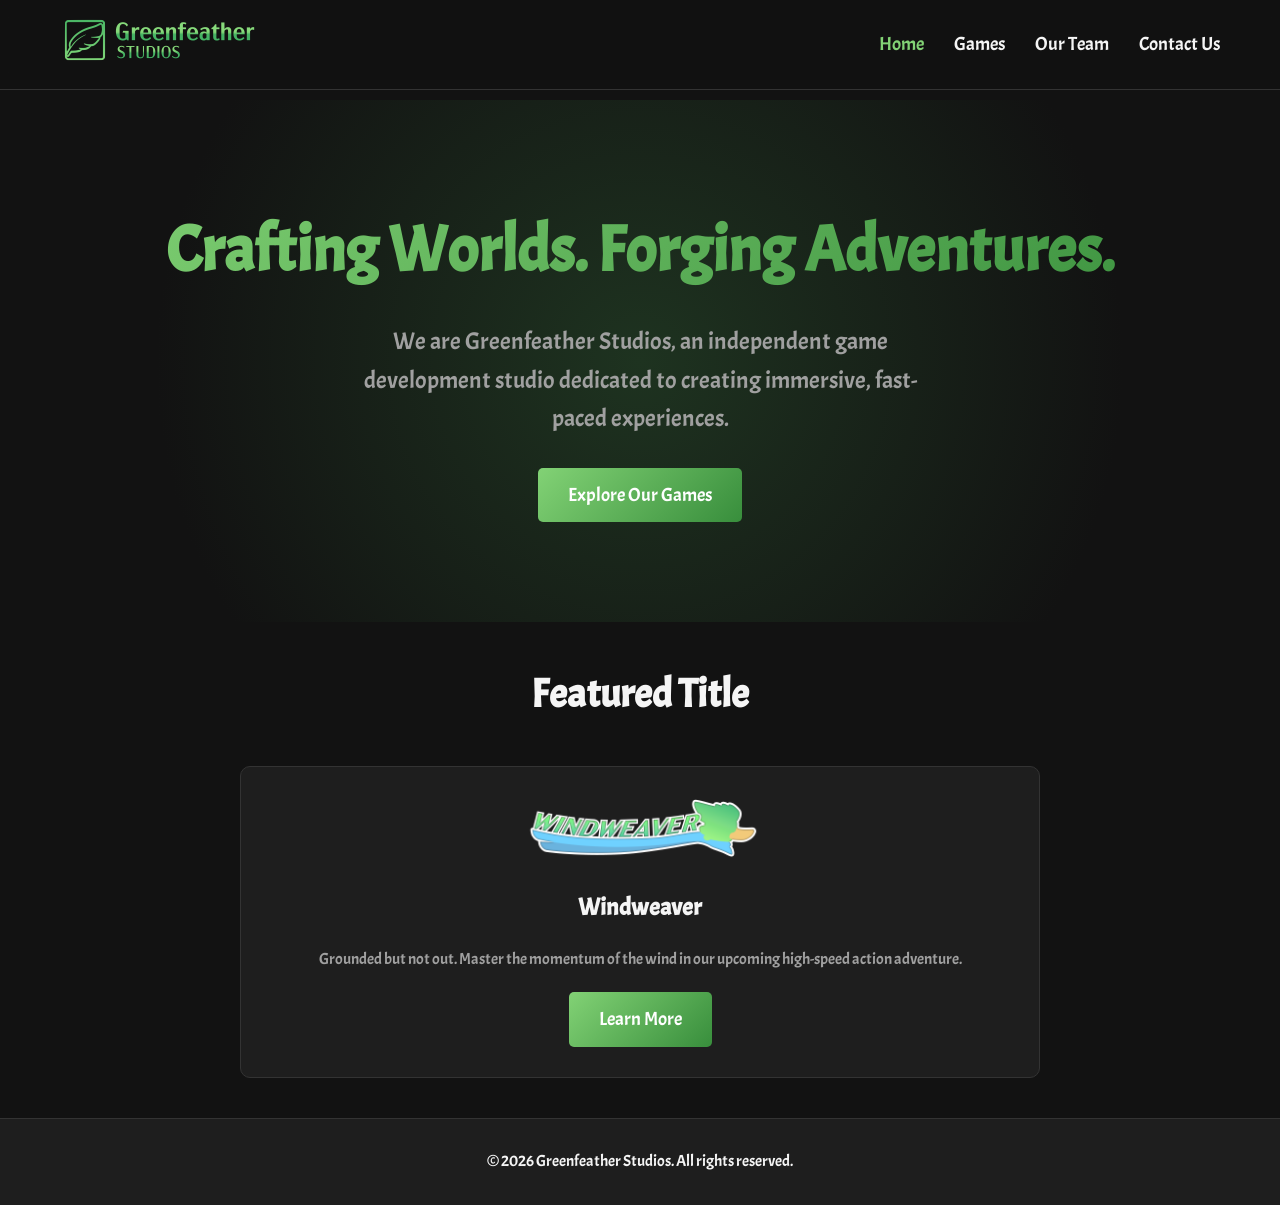
==== index.html @ 0ed8374e "updates" ====
<!DOCTYPE html>
<html lang="en">
<head>
    <meta charset="UTF-8">
    <meta name="viewport" content="width=device-width, initial-scale=1.0">
    <title>Greenfeather Studios</title>
    <link rel="icon" type="image/png" href="assets/images/GFS_Icon_Colored.png">
    <link rel="stylesheet" href="styles.css">
</head>
<body>
    <header>
        <nav>
            <div class="logo">
                <a href="index.html"><img src="assets/images/GFS_LongFull_Colored.png" alt="Greenfeather Studios Logo"></a>
            </div>
            <ul class="nav-links">
                <li><a href="index.html" style="color: var(--green-light);">Home</a></li>
                <li><a href="windweaver.html">Games</a></li>
                <li><a href="team.html">Our Team</a></li>
                <li><a href="contact.html">Contact Us</a></li>
            </ul>
        </nav>
    </header>

    <main>
        <section class="hero hidden">
            <h1>Crafting Worlds. Forging Adventures.</h1>
            <p>We are Greenfeather Studios, an independent game development studio dedicated to creating immersive, fast-paced experiences.</p>
            <a href="windweaver.html" class="btn">Explore Our Games</a>
        </section>

        <section class="container hidden">
            <h2 style="text-align: center; margin-bottom: 40px; font-size: 2.5rem;">Featured Title</h2>
            <div class="card" style="max-width: 800px; margin: 0 auto;">
                <img src="assets/images/Windweaver_FullLogo.png" alt="Windweaver Logo" style="max-width: 250px;">
                <h2>Windweaver</h2>
                <p style="margin: 20px 0; color: var(--text-muted);">Grounded but not out. Master the momentum of the wind in our upcoming high-speed action adventure.</p>
                <a href="windweaver.html" class="btn">Learn More</a>
            </div>
        </section>
    </main>

    <footer>
        <p>&copy; 2026 Greenfeather Studios. All rights reserved.</p>
    </footer>

    <script src="script.js"></script>
</body>
</html>
---- styles.css ----
@import url('https://fonts.googleapis.com/css2?family=Acme&display=swap');

:root {
    --bg-dark: #121212;
    --bg-surface: #1e1e1e;
    --text-main: #f5f5f5;
    --text-muted: #a0a0a0;
    --green-light: #82d275;
    --green-dark: #388e3c;
    --green-gradient: linear-gradient(135deg, var(--green-light), var(--green-dark));
}

* {
    margin: 0;
    padding: 0;
    box-sizing: border-box;
}

body {
    font-family: 'ACME Gothic', 'Acme', sans-serif;
    background-color: var(--bg-dark);
    color: var(--text-main);
    line-height: 1.6;
    overflow-x: hidden;
}

header {
    background-color: rgba(18, 18, 18, 0.95);
    backdrop-filter: blur(10px);
    position: fixed;
    width: 100%;
    top: 0;
    z-index: 1000;
    border-bottom: 1px solid #333;
}

nav {
    display: flex;
    justify-content: space-between;
    align-items: center;
    max-width: 1200px;
    margin: 0 auto;
    padding: 15px 20px;
}

.logo img {
    height: 50px;
    transition: transform 0.3s ease;
}

.logo img:hover {
    transform: scale(1.05);
}

.nav-links {
    list-style: none;
    display: flex;
    gap: 30px;
}

.nav-links a {
    color: var(--text-main);
    text-decoration: none;
    font-size: 1.2rem;
    transition: color 0.3s ease;
}

.nav-links a:hover {
    color: var(--green-light);
}

main {
    padding-top: 100px;
    min-height: calc(100vh - 80px);
}

.hero {
    text-align: center;
    padding: 100px 20px;
    background: radial-gradient(circle at center, #1e3320 0%, var(--bg-dark) 70%);
}

.hero h1 {
    font-size: 4rem;
    margin-bottom: 20px;
    background: var(--green-gradient);
    -webkit-background-clip: text;
    -webkit-text-fill-color: transparent;
}

.hero p {
    font-size: 1.5rem;
    color: var(--text-muted);
    max-width: 600px;
    margin: 0 auto 30px auto;
}

.btn {
    display: inline-block;
    padding: 12px 30px;
    background: var(--green-gradient);
    color: #fff;
    text-decoration: none;
    border-radius: 5px;
    font-size: 1.2rem;
    border: none;
    cursor: pointer;
    transition: transform 0.2s, box-shadow 0.2s;
}

.btn:hover {
    transform: translateY(-3px);
    box-shadow: 0 10px 20px rgba(56, 142, 60, 0.4);
}

.container {
    max-width: 1200px;
    margin: 0 auto;
    padding: 40px 20px;
}

.grid {
    display: grid;
    grid-template-columns: repeat(auto-fit, minmax(300px, 1fr));
    gap: 30px;
}

.card {
    background-color: var(--bg-surface);
    padding: 30px;
    border-radius: 10px;
    text-align: center;
    border: 1px solid #333;
    transition: transform 0.3s ease, border-color 0.3s ease;
}

.card:hover {
    transform: translateY(-10px);
    border-color: var(--green-light);
}

.card img {
    max-width: 100%;
    border-radius: 5px;
    margin-bottom: 20px;
}

.video-container {
    display: flex;
    justify-content: center;
    align-items: center;
    width: 100%;
    max-width: 800px;
    margin: 40px auto 0 auto;
    aspect-ratio: 16 / 9;
    border-radius: 10px;
    box-shadow: 0 10px 30px rgba(0, 0, 0, 0.5);
    overflow: hidden;
    position: relative;
    background-color: #000;
    cursor: pointer;
}

.video-container img {
    width: 100%;
    height: 100%;
    object-fit: cover;
    position: absolute;
    top: 0;
    left: 0;
    transition: opacity 0.3s ease;
}

.video-container:hover img {
    opacity: 0.7;
}

.play-button {
    width: 70px;
    height: 70px;
    background-color: rgba(255, 0, 0, 0.9);
    border-radius: 50%;
    position: relative;
    z-index: 10;
    display: flex;
    justify-content: center;
    align-items: center;
    transition: transform 0.2s ease, background-color 0.2s ease;
}

.play-button::after {
    content: '';
    border-style: solid;
    border-width: 12px 0 12px 20px;
    border-color: transparent transparent transparent white;
    margin-left: 5px;
}

.video-container:hover .play-button {
    transform: scale(1.1);
    background-color: #ff0000;
}

.video-container iframe {
    width: 100%;
    height: 100%;
    border: none;
    position: absolute;
    top: 0;
    left: 0;
}

.feature-section {
    display: flex;
    align-items: center;
    gap: 50px;
    margin-bottom: 80px;
}

.feature-section.reverse {
    flex-direction: row-reverse;
}

.feature-image {
    flex: 0 0 25%;
    display: flex;
    justify-content: center;
    position: relative;
    z-index: 1;
}

.feature-image img {
    width: 100%;
    position: relative;
    z-index: 2;
}

.feature-text {
    flex: 1;
}

.feature-text h2 {
    font-size: 2.5rem;
    margin-bottom: 20px;
    color: var(--green-light);
}

.feature-text p {
    font-size: 1.2rem;
    color: var(--text-muted);
    margin-bottom: 15px;
}

form {
    display: flex;
    flex-direction: column;
    gap: 15px;
    max-width: 600px;
    margin: 0 auto;
}

input, textarea {
    width: 100%;
    padding: 15px;
    background-color: var(--bg-surface);
    border: 1px solid #333;
    color: var(--text-main);
    border-radius: 5px;
    font-family: 'ACME Gothic', 'Acme', sans-serif;
    font-size: 1.1rem;
}

input:focus, textarea:focus {
    outline: none;
    border-color: var(--green-light);
}

footer {
    text-align: center;
    padding: 30px;
    background-color: var(--bg-surface);
    border-top: 1px solid #333;
    margin-top: auto;
}

.hidden {
    opacity: 0;
    transform: translateY(30px);
    transition: opacity 0.8s ease-out, transform 0.8s ease-out;
}

.hidden.slide-left {
    transform: translateX(-100px);
}

.hidden.slide-right {
    transform: translateX(100px);
}

.hidden.show {
    opacity: 1;
    transform: translate(0, 0);
}

.paintbrush-bg::before {
    content: '';
    position: absolute;
    top: 50%;
    left: 50%;
    width: 160%;
    height: 80%;
    z-index: 0;
    filter: blur(40px);
    border-radius: 100px;
    opacity: 0;
    transform: translate(-50%, -50%) scaleX(0);
    transition: transform 1s cubic-bezier(0.2, 0.8, 0.2, 1), opacity 0.8s ease-out;
}

.slide-left.paintbrush-bg::before {
    transform-origin: left center;
}

.slide-right.paintbrush-bg::before {
    transform-origin: right center;
}

.show.paintbrush-bg::before {
    opacity: 0.4;
    transform: translate(-50%, -50%) scaleX(1);
}

.paintbrush-green::before {
    background-color: #91FF82;
}

.paintbrush-orange::before {
    background-color: #FDA86B;
}

.gallery-grid {
    display: grid;
    grid-template-columns: repeat(auto-fit, minmax(300px, 1fr));
    gap: 20px;
}

.gallery-item {
    overflow: hidden;
    border-radius: 10px;
    border: 1px solid #333;
    cursor: pointer;
    transition: border-color 0.3s ease, box-shadow 0.3s ease;
}

.gallery-item img {
    width: 100%;
    height: 100%;
    object-fit: cover;
    aspect-ratio: 16 / 9;
    display: block;
    transition: transform 0.4s ease;
}

.gallery-item:hover {
    border-color: var(--green-light);
    box-shadow: 0 10px 20px rgba(0, 0, 0, 0.4);
}

.gallery-item:hover img {
    transform: scale(1.05);
}

.lightbox {
    position: fixed;
    top: 0;
    left: 0;
    width: 100%;
    height: 100%;
    background-color: rgba(0, 0, 0, 0.9);
    z-index: 2000;
    display: flex;
    justify-content: center;
    align-items: center;
    opacity: 0;
    pointer-events: none;
    transition: opacity 0.3s ease;
}

.lightbox.active {
    opacity: 1;
    pointer-events: auto;
}

.lightbox img {
    max-width: 90%;
    max-height: 90vh;
    border-radius: 5px;
    box-shadow: 0 0 30px rgba(0, 0, 0, 0.8);
    border: 2px solid #333;
}

.lightbox-close {
    position: absolute;
    top: 20px;
    right: 30px;
    color: #fff;
    font-size: 50px;
    font-family: sans-serif;
    cursor: pointer;
    line-height: 1;
    transition: color 0.2s ease;
}

.lightbox-close:hover {
    color: var(--green-light);
}

@media (max-width: 768px) {
    .feature-section, .feature-section.reverse {
        flex-direction: column;
        text-align: center;
    }
    
    .feature-image {
        flex: auto;
        max-width: 50%;
        margin: 0 auto 20px auto;
    }
    
    .feature-text h2 {
        font-size: 2rem;
    }
}
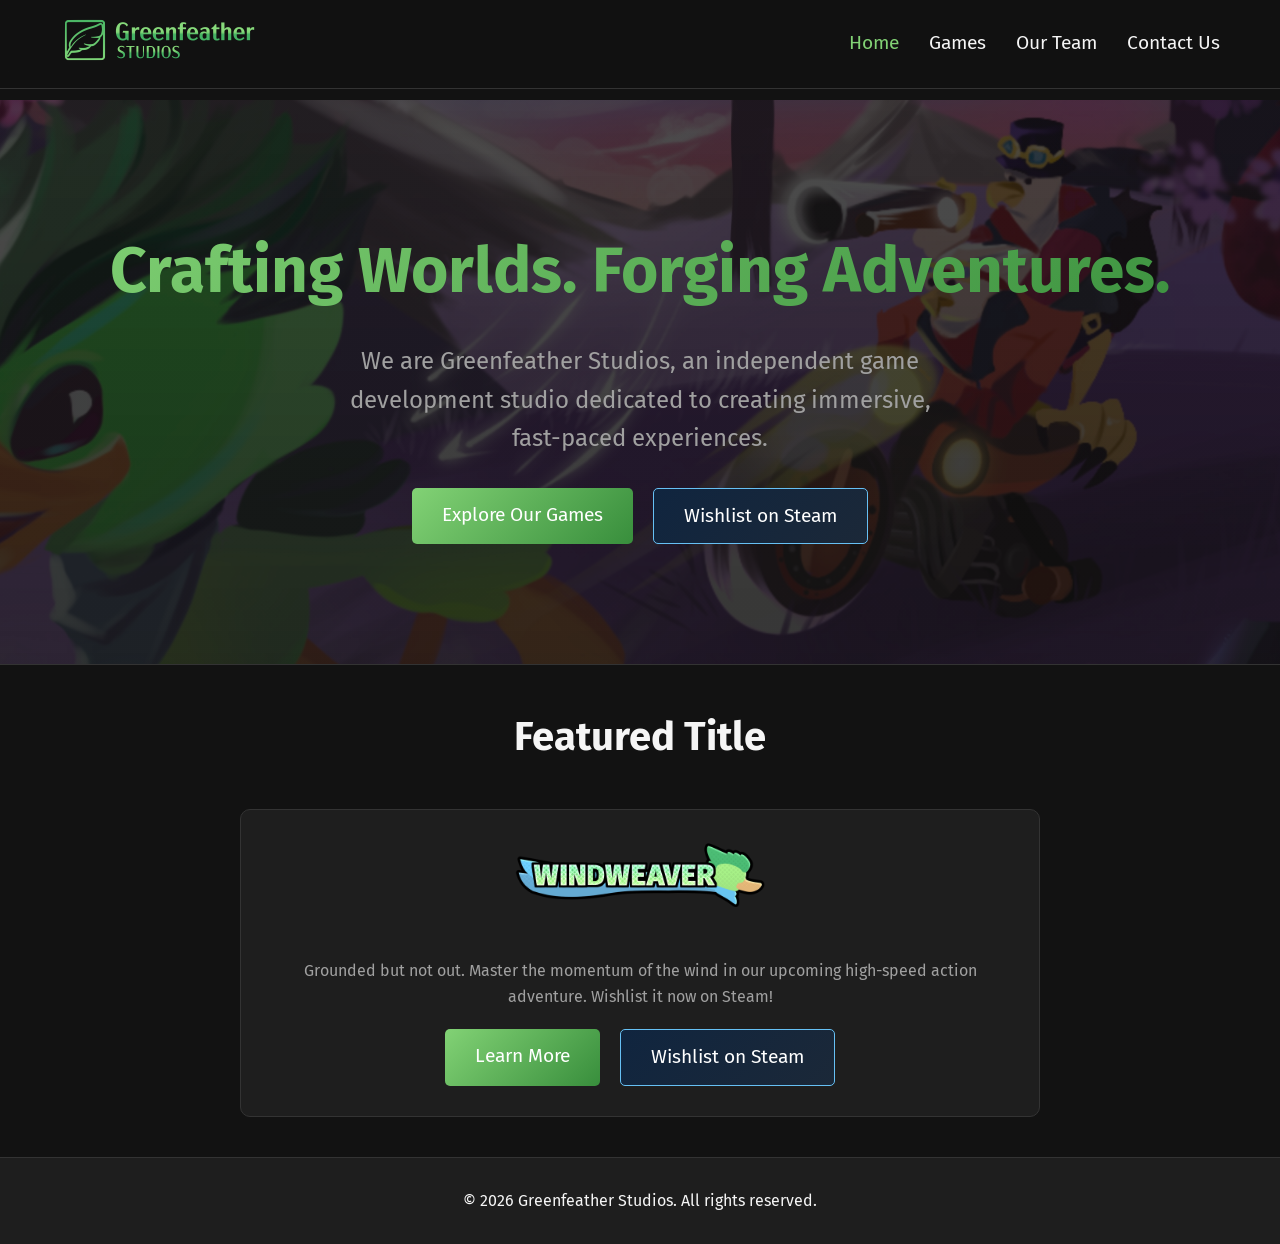
==== commit 1d256cb8: "WEBSITE UPDATE - WISHLIST NOW ON STEAM" ====
--- a/index.html
+++ b/index.html
@@ -26,16 +26,21 @@
         <section class="hero hidden">
             <h1>Crafting Worlds. Forging Adventures.</h1>
             <p>We are Greenfeather Studios, an independent game development studio dedicated to creating immersive, fast-paced experiences.</p>
-            <a href="windweaver.html" class="btn">Explore Our Games</a>
+            <div style="display: flex; justify-content: center; gap: 20px; flex-wrap: wrap;">
+                <a href="windweaver.html" class="btn">Explore Our Games</a>
+                <a href="https://store.steampowered.com/app/4012590/Windweaver/" target="_blank" class="btn btn-steam">Wishlist on Steam</a>
+            </div>
         </section>
 
         <section class="container hidden">
             <h2 style="text-align: center; margin-bottom: 40px; font-size: 2.5rem;">Featured Title</h2>
             <div class="card" style="max-width: 800px; margin: 0 auto;">
                 <img src="assets/images/Windweaver_FullLogo.png" alt="Windweaver Logo" style="max-width: 250px;">
-                <h2>Windweaver</h2>
-                <p style="margin: 20px 0; color: var(--text-muted);">Grounded but not out. Master the momentum of the wind in our upcoming high-speed action adventure.</p>
-                <a href="windweaver.html" class="btn">Learn More</a>
+                <p style="margin: 20px 0; color: var(--text-muted);">Grounded but not out. Master the momentum of the wind in our upcoming high-speed action adventure. Wishlist it now on Steam!</p>
+                <div style="display: flex; justify-content: center; gap: 20px; flex-wrap: wrap;">
+                    <a href="windweaver.html" class="btn">Learn More</a>
+                    <a href="https://store.steampowered.com/app/4012590/Windweaver/" target="_blank" class="btn btn-steam">Wishlist on Steam</a>
+                </div>
             </div>
         </section>
     </main>
--- a/styles.css
+++ b/styles.css
@@ -1,4 +1,4 @@
-@import url('https://fonts.googleapis.com/css2?family=Acme&display=swap');
+@import url('https://fonts.googleapis.com/css2?family=Fira+Sans:ital,wght@0,300;0,400;0,500;0,600;0,700;1,400&display=swap');
 
 :root {
     --bg-dark: #121212;
@@ -17,7 +17,7 @@
 }
 
 body {
-    font-family: 'ACME Gothic', 'Acme', sans-serif;
+    font-family: 'Fira Sans', sans-serif;
     background-color: var(--bg-dark);
     color: var(--text-main);
     line-height: 1.6;
@@ -76,8 +76,9 @@
 
 .hero {
     text-align: center;
-    padding: 100px 20px;
-    background: radial-gradient(circle at center, #1e3320 0%, var(--bg-dark) 70%);
+    padding: 120px 20px;
+    background: linear-gradient(rgba(18, 18, 18, 0.75), rgba(18, 18, 18, 0.85)), url('assets/images/Library_Hero.jpg') center/cover no-repeat;
+    border-bottom: 1px solid #333;
 }
 
 .hero h1 {
@@ -113,6 +114,16 @@
     box-shadow: 0 10px 20px rgba(56, 142, 60, 0.4);
 }
 
+.btn-steam {
+    background: linear-gradient(135deg, #10253F, #1b2838);
+    border: 1px solid #66c0f4;
+}
+
+.btn-steam:hover {
+    background: linear-gradient(135deg, #1b2838, #2a475e);
+    box-shadow: 0 10px 20px rgba(102, 192, 244, 0.3);
+}
+
 .container {
     max-width: 1200px;
     margin: 0 auto;
@@ -143,6 +154,22 @@
     max-width: 100%;
     border-radius: 5px;
     margin-bottom: 20px;
+}
+
+.team-img {
+    width: 150px;
+    height: 150px;
+    border-radius: 50%;
+    object-fit: cover;
+    border: 3px solid var(--green-light);
+    margin: 0 auto 20px auto;
+    display: block;
+    transition: transform 0.3s ease, border-color 0.3s ease;
+}
+
+.card:hover .team-img {
+    transform: scale(1.05);
+    border-color: #fff;
 }
 
 .video-container {
@@ -266,7 +293,7 @@
     border: 1px solid #333;
     color: var(--text-main);
     border-radius: 5px;
-    font-family: 'ACME Gothic', 'Acme', sans-serif;
+    font-family: 'Fira Sans', sans-serif;
     font-size: 1.1rem;
 }
 
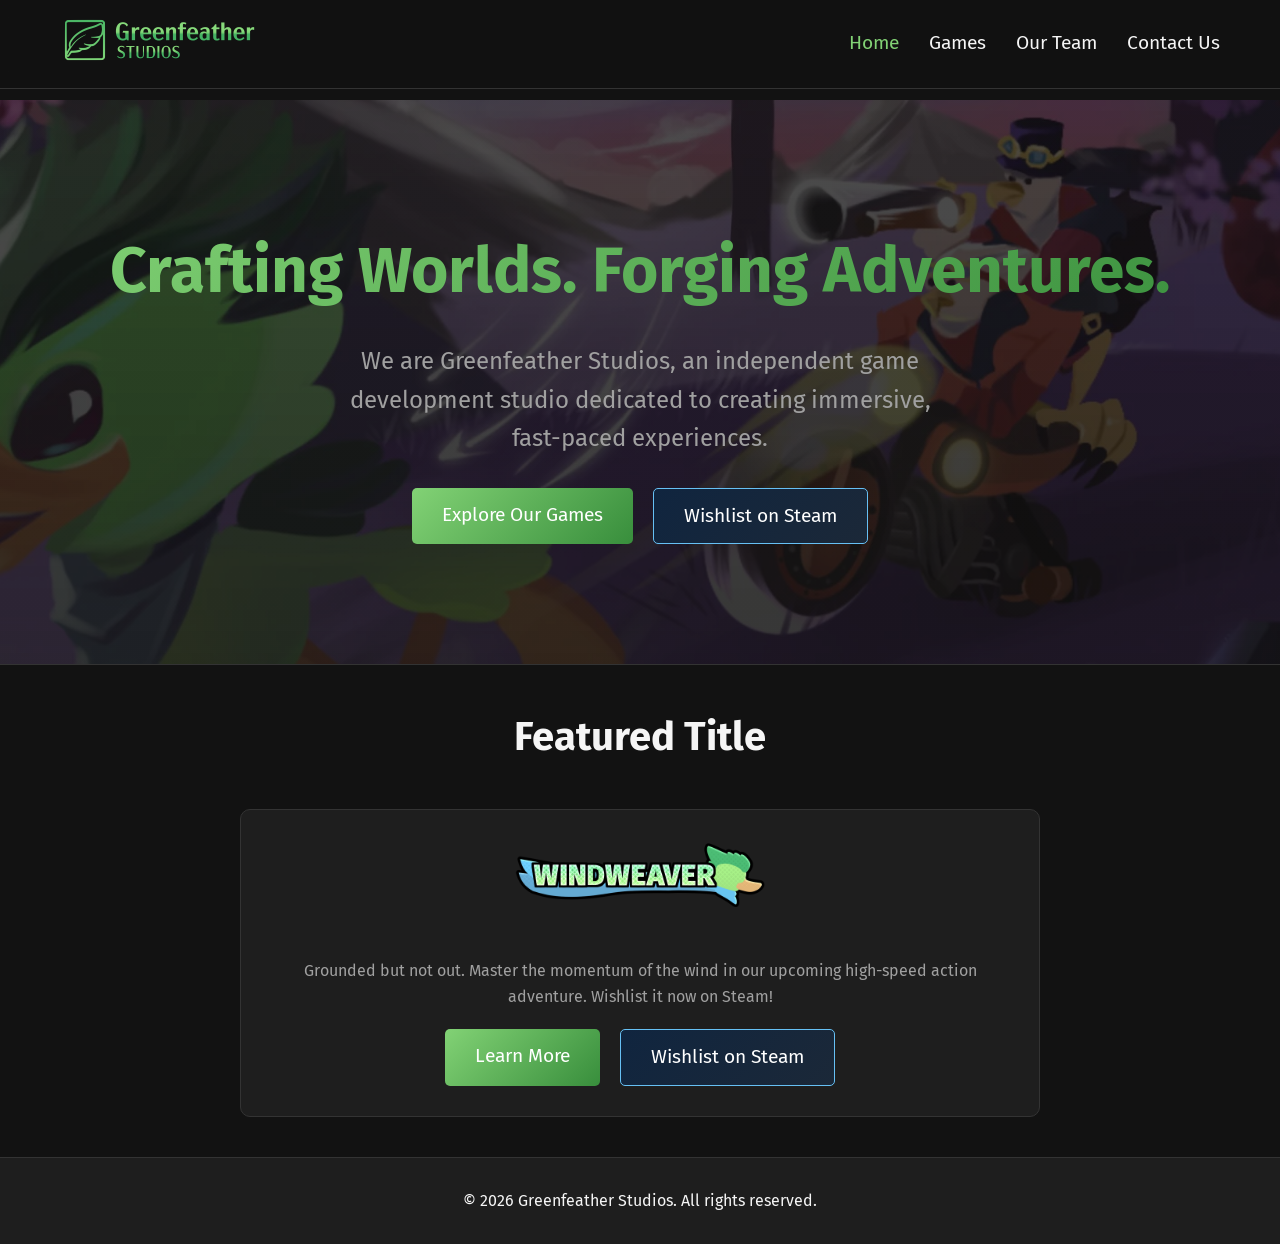
==== commit 7751d080: "Optimize images to WebP and add responsive mobile nav - Convert character renders, screenshots and h" ====
--- a/index.html
+++ b/index.html
@@ -13,7 +13,10 @@
             <div class="logo">
                 <a href="index.html"><img src="assets/images/GFS_LongFull_Colored.png" alt="Greenfeather Studios Logo"></a>
             </div>
-            <ul class="nav-links">
+            <button class="nav-toggle" id="nav-toggle" aria-label="Toggle navigation menu" aria-expanded="false" aria-controls="nav-links">
+                <span></span><span></span><span></span>
+            </button>
+            <ul class="nav-links" id="nav-links">
                 <li><a href="index.html" style="color: var(--green-light);">Home</a></li>
                 <li><a href="windweaver.html">Games</a></li>
                 <li><a href="team.html">Our Team</a></li>
--- a/styles.css
+++ b/styles.css
@@ -69,6 +69,37 @@
     color: var(--green-light);
 }
 
+.nav-toggle {
+    display: none;
+    background: none;
+    border: none;
+    cursor: pointer;
+    padding: 10px;
+    z-index: 1100;
+}
+
+.nav-toggle span {
+    display: block;
+    width: 26px;
+    height: 3px;
+    margin: 5px 0;
+    background-color: var(--text-main);
+    border-radius: 2px;
+    transition: transform 0.3s ease, opacity 0.3s ease;
+}
+
+.nav-toggle[aria-expanded="true"] span:nth-child(1) {
+    transform: translateY(8px) rotate(45deg);
+}
+
+.nav-toggle[aria-expanded="true"] span:nth-child(2) {
+    opacity: 0;
+}
+
+.nav-toggle[aria-expanded="true"] span:nth-child(3) {
+    transform: translateY(-8px) rotate(-45deg);
+}
+
 main {
     padding-top: 100px;
     min-height: calc(100vh - 80px);
@@ -77,7 +108,7 @@
 .hero {
     text-align: center;
     padding: 120px 20px;
-    background: linear-gradient(rgba(18, 18, 18, 0.75), rgba(18, 18, 18, 0.85)), url('assets/images/Library_Hero.jpg') center/cover no-repeat;
+    background: linear-gradient(rgba(18, 18, 18, 0.75), rgba(18, 18, 18, 0.85)), url('assets/images/Library_Hero.webp') center/cover no-repeat;
     border-bottom: 1px solid #333;
 }
 
@@ -443,17 +474,69 @@
 }
 
 @media (max-width: 768px) {
+    .nav-toggle {
+        display: block;
+    }
+
+    .nav-links {
+        position: fixed;
+        top: 81px;
+        left: 0;
+        right: 0;
+        flex-direction: column;
+        align-items: center;
+        gap: 0;
+        background-color: rgba(18, 18, 18, 0.98);
+        backdrop-filter: blur(10px);
+        border-bottom: 1px solid #333;
+        max-height: 0;
+        overflow: hidden;
+        transition: max-height 0.35s ease;
+    }
+
+    .nav-links.open {
+        max-height: 320px;
+    }
+
+    .nav-links li {
+        width: 100%;
+        text-align: center;
+    }
+
+    .nav-links a {
+        display: block;
+        width: 100%;
+        padding: 16px;
+        font-size: 1.3rem;
+    }
+
+    .nav-links li + li a {
+        border-top: 1px solid #262626;
+    }
+
+    .hero {
+        padding: 80px 20px;
+    }
+
+    .hero h1 {
+        font-size: 2.4rem;
+    }
+
+    .hero p {
+        font-size: 1.15rem;
+    }
+
     .feature-section, .feature-section.reverse {
         flex-direction: column;
         text-align: center;
     }
-    
+
     .feature-image {
         flex: auto;
         max-width: 50%;
         margin: 0 auto 20px auto;
     }
-    
+
     .feature-text h2 {
         font-size: 2rem;
     }
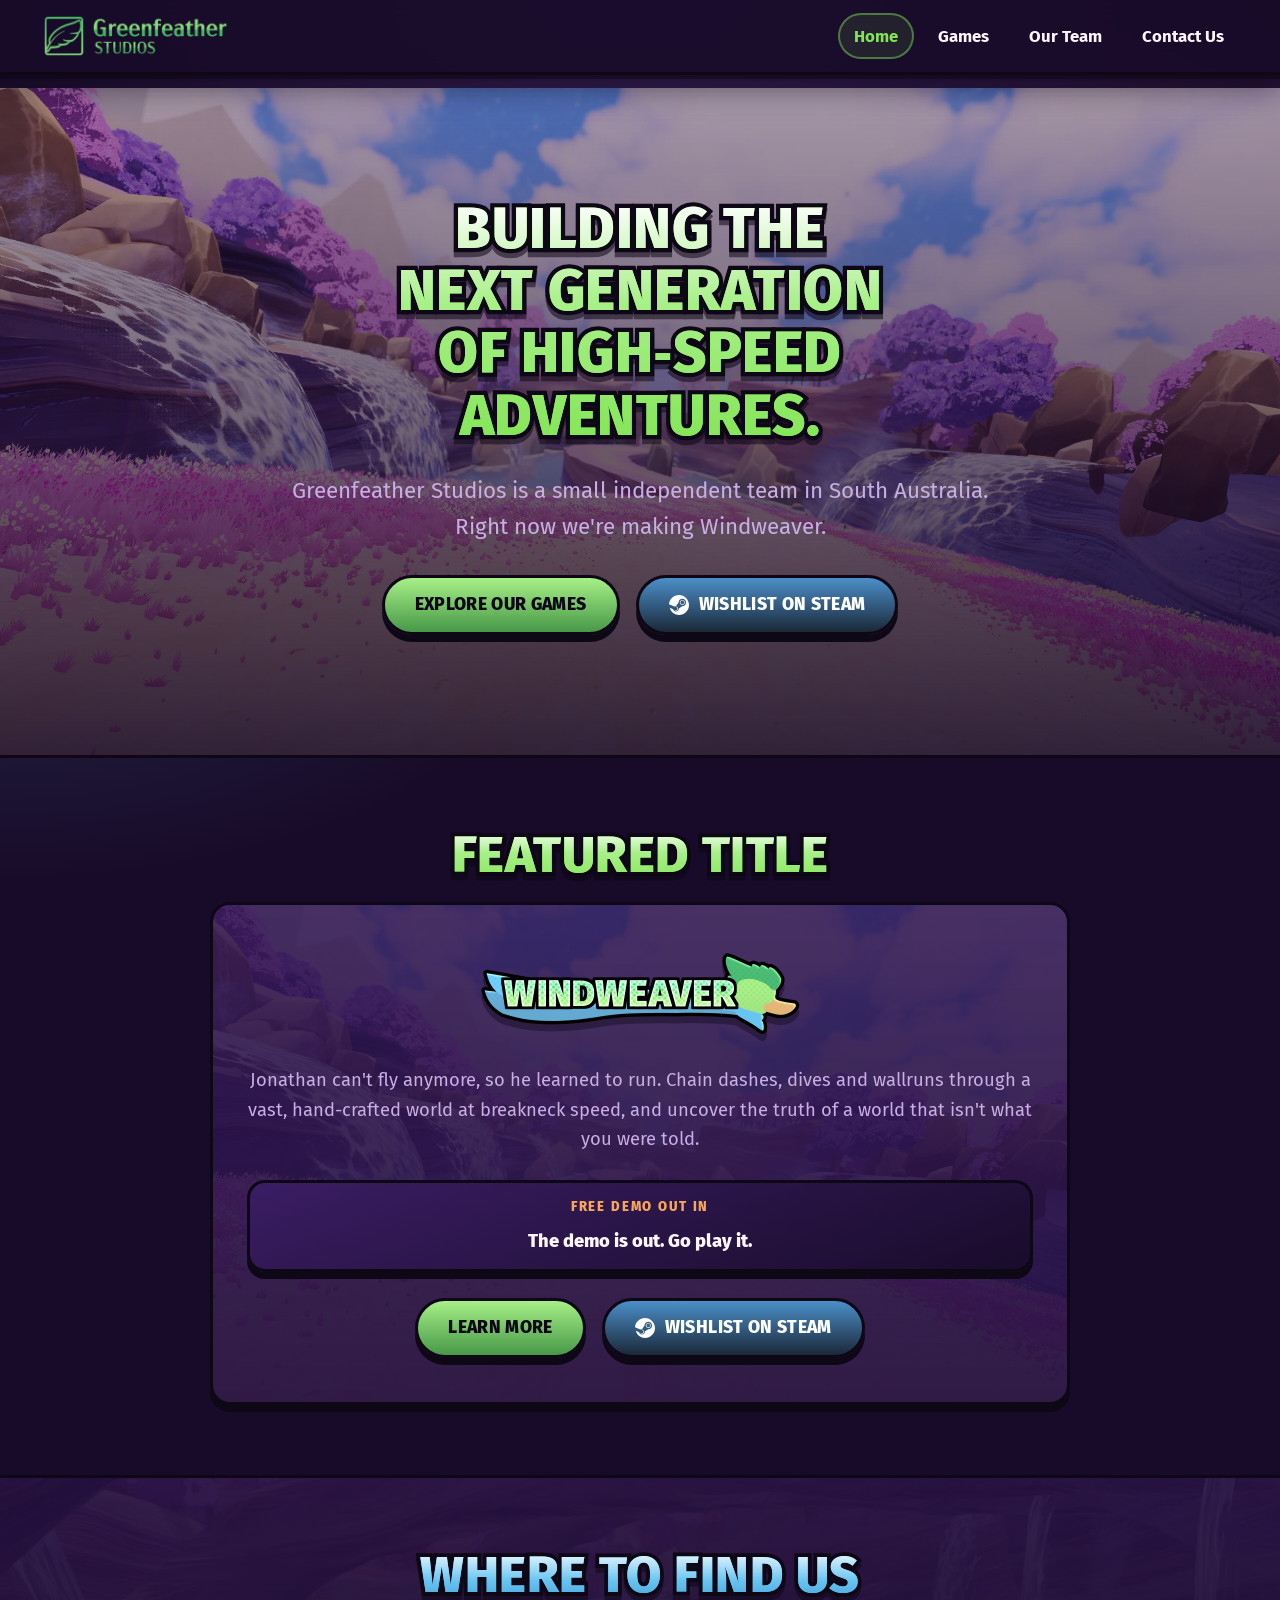
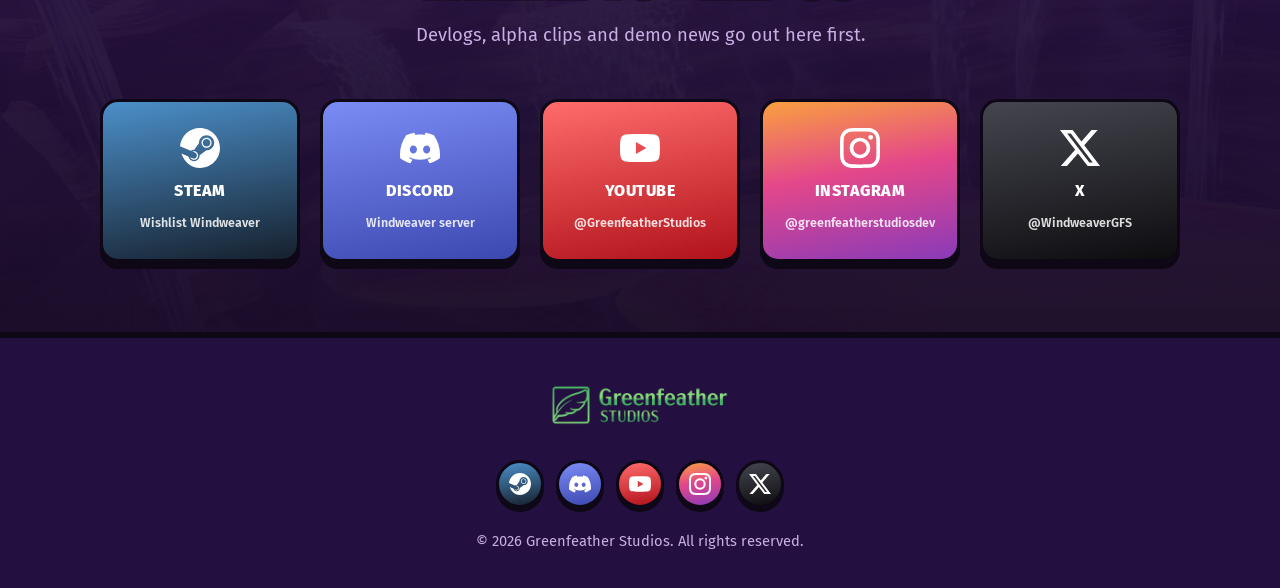
==== commit 4c6a5b93: "new update" ====
--- a/index.html
+++ b/index.html
@@ -4,10 +4,32 @@
     <meta charset="UTF-8">
     <meta name="viewport" content="width=device-width, initial-scale=1.0">
     <title>Greenfeather Studios</title>
+    <meta name="description" content="Greenfeather Studios is an independent game studio from South Australia, making Windweaver, a high-speed 3D platformer. Free demo out 11 September 2026.">
     <link rel="icon" type="image/png" href="assets/images/GFS_Icon_Colored.png">
-    <link rel="stylesheet" href="styles.css">
+
+    <meta property="og:type" content="website">
+    <meta property="og:site_name" content="Greenfeather Studios">
+    <meta property="og:title" content="Greenfeather Studios">
+    <meta property="og:description" content="Independent game studio from South Australia. Makers of Windweaver, a high-speed 3D platformer. Free demo out 11 September 2026.">
+    <meta property="og:url" content="https://www.greenfeatherstudios.com.au/">
+    <meta property="og:image" content="https://www.greenfeatherstudios.com.au/assets/images/og_windweaver.jpg">
+    <meta name="twitter:card" content="summary_large_image">
+    <meta name="twitter:site" content="@WindweaverGFS">
+    <meta name="theme-color" content="#180b29">
+
+    <noscript><style>.hidden{opacity:1;transform:none}</style></noscript>
+    <link rel="stylesheet" href="styles.min.css?v=020bc5cf">
 </head>
 <body>
+
+    <svg style="position:absolute;width:0;height:0;overflow:hidden" aria-hidden="true" focusable="false">
+        <symbol id="i-steam" viewBox="0 0 24 24"><path d="M11.979 0C5.678 0 .511 4.86 0 11.02l6.442 2.662a3.39 3.39 0 0 1 1.912-.59c.063 0 .125.002.188.005l2.866-4.153v-.06c0-2.5 2.034-4.533 4.534-4.533 2.5 0 4.535 2.034 4.535 4.534 0 2.5-2.035 4.535-4.535 4.535h-.105l-4.089 2.917c0 .052.004.105.004.158 0 1.877-1.527 3.404-3.404 3.404-1.646 0-3.022-1.18-3.331-2.74L.9 15.29C2.323 20.316 6.918 24 12.021 24 18.635 24 24 18.635 24 12.021 24 5.407 18.593 0 11.979 0zM7.54 18.21l-1.473-.61c.262.543.714.999 1.314 1.25 1.297.539 2.793-.076 3.332-1.375.263-.63.264-1.319.005-1.949s-.75-1.121-1.377-1.383c-.624-.26-1.29-.249-1.878-.03l1.523.63c.956.4 1.409 1.5 1.009 2.455-.397.957-1.497 1.41-2.454 1.012H7.54zm11.415-9.303c0-1.662-1.353-3.015-3.015-3.015-1.665 0-3.015 1.353-3.015 3.015 0 1.665 1.35 3.015 3.015 3.015 1.663 0 3.015-1.35 3.015-3.015zm-5.273-.005c0-1.252 1.013-2.266 2.265-2.266 1.249 0 2.266 1.014 2.266 2.266 0 1.251-1.017 2.265-2.266 2.265-1.253 0-2.265-1.014-2.265-2.265z"/></symbol>
+        <symbol id="i-discord" viewBox="0 0 24 24"><path d="M20.317 4.3698a19.7913 19.7913 0 00-4.8851-1.5152.0741.0741 0 00-.0785.0371c-.211.3753-.4447.8648-.6083 1.2495-1.8447-.2762-3.68-.2762-5.4868 0-.1636-.3933-.4058-.8742-.6177-1.2495a.077.077 0 00-.0785-.037 19.7363 19.7363 0 00-4.8852 1.515.0699.0699 0 00-.0321.0277C.5334 9.0458-.319 13.5799.0992 18.0578a.0824.0824 0 00.0312.0561c2.0528 1.5076 4.0413 2.4228 5.9929 3.0294a.0777.0777 0 00.0842-.0276c.4616-.6304.8731-1.2952 1.226-1.9942a.076.076 0 00-.0416-.1057c-.6528-.2476-1.2743-.5495-1.8722-.8923a.077.077 0 01-.0076-.1277c.1258-.0943.2517-.1923.3718-.2914a.0743.0743 0 01.0776-.0105c3.9278 1.7933 8.18 1.7933 12.0614 0a.0739.0739 0 01.0785.0095c.1202.099.246.1981.3728.2924a.077.077 0 01-.0066.1276 12.2986 12.2986 0 01-1.873.8914.0766.0766 0 00-.0407.1067c.3604.698.7719 1.3628 1.225 1.9932a.076.076 0 00.0842.0286c1.961-.6067 3.9495-1.5219 6.0023-3.0294a.077.077 0 00.0313-.0552c.5004-5.177-.8382-9.6739-3.5485-13.6604a.061.061 0 00-.0312-.0286zM8.02 15.3312c-1.1825 0-2.1569-1.0857-2.1569-2.419 0-1.3332.9555-2.4189 2.157-2.4189 1.2108 0 2.1757 1.0952 2.1568 2.419 0 1.3332-.9555 2.4189-2.1569 2.4189zm7.9748 0c-1.1825 0-2.1569-1.0857-2.1569-2.419 0-1.3332.9554-2.4189 2.1569-2.4189 1.2108 0 2.1757 1.0952 2.1568 2.419 0 1.3332-.946 2.4189-2.1568 2.4189Z"/></symbol>
+        <symbol id="i-youtube" viewBox="0 0 24 24"><path d="M23.498 6.186a3.016 3.016 0 0 0-2.122-2.136C19.505 3.545 12 3.545 12 3.545s-7.505 0-9.377.505A3.017 3.017 0 0 0 .502 6.186C0 8.07 0 12 0 12s0 3.93.502 5.814a3.016 3.016 0 0 0 2.122 2.136c1.871.505 9.376.505 9.376.505s7.505 0 9.377-.505a3.015 3.015 0 0 0 2.122-2.136C24 15.93 24 12 24 12s0-3.93-.502-5.814zM9.545 15.568V8.432L15.818 12l-6.273 3.568z"/></symbol>
+        <symbol id="i-instagram" viewBox="0 0 24 24"><path d="M7.0301.084c-1.2768.0602-2.1487.264-2.911.5634-.7888.3075-1.4575.72-2.1228 1.3877-.6652.6677-1.075 1.3368-1.3802 2.127-.2954.7638-.4956 1.6365-.552 2.914-.0564 1.2775-.0689 1.6882-.0626 4.947.0062 3.2586.0206 3.6671.0825 4.9473.061 1.2765.264 2.1482.5635 2.9107.308.7889.72 1.4573 1.388 2.1228.6679.6655 1.3365 1.0743 2.1285 1.38.7632.295 1.6361.4961 2.9134.552 1.2773.0559 1.6884.0684 4.9462.0622 3.2578-.0062 3.668-.0207 4.9478-.0814 1.2797-.0607 2.1469-.2652 2.9098-.5633.7889-.3086 1.4578-.72 2.1228-1.3881.665-.6682 1.0745-1.3378 1.3795-2.1284.2957-.7632.4966-1.636.552-2.9124.0555-1.2809.0687-1.6898.0624-4.9483-.0062-3.2585-.0207-3.6668-.0814-4.9465-.0607-1.2797-.264-2.1487-.5635-2.9117-.3084-.7889-.72-1.4568-1.3876-2.1228C21.2982 1.33 20.628.9208 19.8378.6165 19.074.321 18.2017.1197 16.9244.0645 15.6471.0093 15.236-.0044 11.977.0018 8.718.008 8.31.0212 7.0301.084m.1402 21.6932c-1.17-.0509-1.8053-.2453-2.2287-.408-.5606-.216-.96-.4771-1.3819-.895-.422-.4178-.6811-.8186-.9-1.378-.1644-.4234-.3624-1.058-.4171-2.228-.0595-1.2645-.072-1.6442-.079-4.848-.007-3.2037.0053-3.583.0607-4.848.05-1.169.2456-1.805.408-2.2282.216-.5613.4762-.96.895-1.3816.4188-.4217.8184-.6814 1.3783-.9003.423-.1651 1.0575-.3614 2.227-.4171 1.2655-.06 1.6447-.0723 4.848-.0793 3.2033-.007 3.5835.005 4.8495.0608 1.169.0508 1.8053.2445 2.228.408.5608.216.96.4754 1.3816.895.4217.4194.6816.8176.9005 1.3787.1653.4217.3617 1.056.4169 2.2263.0602 1.2655.0739 1.645.0796 4.848.0058 3.203-.0055 3.5834-.061 4.848-.051 1.17-.245 1.8055-.408 2.2294-.216.5604-.4763.96-.8954 1.3814-.419.4215-.8181.6811-1.3783.9-.4224.1649-1.0577.3617-2.2262.4174-1.2656.0595-1.6448.0723-4.8496.0793-3.2047.007-3.5825-.006-4.8483-.0608M16.953 5.5864A1.44 1.44 0 1 0 18.39 4.144a1.44 1.44 0 0 0-1.437 1.4424M5.8385 12.012c.0067 3.4032 2.7706 6.1557 6.173 6.1493 3.4026-.0065 6.1573-2.7701 6.1508-6.1733-.0065-3.4032-2.7714-6.1565-6.1744-6.1498-3.403.0067-6.156 2.771-6.1494 6.1738M8 12.0077a4 4 0 1 1 4.008 3.9921A3.9996 3.9996 0 0 1 8 12.0077"/></symbol>
+        <symbol id="i-x" viewBox="0 0 24 24"><path d="M18.901 1.153h3.68l-8.04 9.19L24 22.846h-7.406l-5.8-7.584-6.638 7.584H.474l8.6-9.83L0 1.154h7.594l5.243 6.932ZM17.61 20.644h2.039L6.486 3.24H4.298Z"/></symbol>
+    </svg>
+
     <header>
         <nav>
             <div class="logo">
@@ -17,7 +39,7 @@
                 <span></span><span></span><span></span>
             </button>
             <ul class="nav-links" id="nav-links">
-                <li><a href="index.html" style="color: var(--green-light);">Home</a></li>
+                <li><a href="index.html" class="active">Home</a></li>
                 <li><a href="windweaver.html">Games</a></li>
                 <li><a href="team.html">Our Team</a></li>
                 <li><a href="contact.html">Contact Us</a></li>
@@ -27,31 +49,73 @@
 
     <main>
         <section class="hero hidden">
-            <h1>Crafting Worlds. Forging Adventures.</h1>
-            <p>We are Greenfeather Studios, an independent game development studio dedicated to creating immersive, fast-paced experiences.</p>
-            <div style="display: flex; justify-content: center; gap: 20px; flex-wrap: wrap;">
+            <h1 class="chunk" data-text="Building the next generation of high‑speed adventures.">Building the next generation of high‑speed adventures.</h1>
+            <p>Greenfeather Studios is a small independent team in South Australia.<br>Right now we're making Windweaver.</p>
+            <div class="btn-row">
                 <a href="windweaver.html" class="btn">Explore Our Games</a>
-                <a href="https://store.steampowered.com/app/4012590/Windweaver/" target="_blank" class="btn btn-steam">Wishlist on Steam</a>
+                <a href="https://store.steampowered.com/app/4012590/Windweaver/" target="_blank" rel="noopener" class="btn btn-steam"><svg aria-hidden="true"><use href="#i-steam"/></svg>Wishlist on Steam</a>
             </div>
         </section>
 
         <section class="container hidden">
-            <h2 style="text-align: center; margin-bottom: 40px; font-size: 2.5rem;">Featured Title</h2>
-            <div class="card" style="max-width: 800px; margin: 0 auto;">
-                <img src="assets/images/Windweaver_FullLogo.png" alt="Windweaver Logo" style="max-width: 250px;">
-                <p style="margin: 20px 0; color: var(--text-muted);">Grounded but not out. Master the momentum of the wind in our upcoming high-speed action adventure. Wishlist it now on Steam!</p>
-                <div style="display: flex; justify-content: center; gap: 20px; flex-wrap: wrap;">
+            <h2 class="section-title chunk" data-text="Featured Title">Featured Title</h2>
+            <div class="card featured">
+                <img src="assets/images/Windweaver_FullLogo.png" alt="Windweaver">
+                <p style="margin-bottom: 26px; font-size: 1.15rem;">Jonathan can't fly anymore, so he learned to run. Chain dashes, dives and wallruns through a vast, hand-crafted world at breakneck speed, and uncover the truth of a world that isn't what you were told.</p>
+                <div class="countdown" data-target="2026-09-11T16:30:00+09:30" style="margin: 0 auto 26px auto;">
+                    <p class="countdown-label">Free demo out in</p>
+                    <div class="countdown-units">
+                        <div class="cd-unit"><span class="cd-num" data-cd="days">&ndash;</span><span class="cd-word">Days</span></div>
+                        <div class="cd-unit"><span class="cd-num" data-cd="hours">&ndash;</span><span class="cd-word">Hrs</span></div>
+                        <div class="cd-unit"><span class="cd-num" data-cd="minutes">&ndash;</span><span class="cd-word">Min</span></div>
+                        <div class="cd-unit"><span class="cd-num" data-cd="seconds">&ndash;</span><span class="cd-word">Sec</span></div>
+                    </div>
+                    <p class="countdown-live">The demo is out. Go play it.</p>
+                </div>
+                <div class="btn-row">
                     <a href="windweaver.html" class="btn">Learn More</a>
-                    <a href="https://store.steampowered.com/app/4012590/Windweaver/" target="_blank" class="btn btn-steam">Wishlist on Steam</a>
+                    <a href="https://store.steampowered.com/app/4012590/Windweaver/" target="_blank" rel="noopener" class="btn btn-steam"><svg aria-hidden="true"><use href="#i-steam"/></svg>Wishlist on Steam</a>
+                </div>
+            </div>
+        </section>
+
+        <section class="socials-band">
+            <div class="container hidden">
+                <h2 class="section-title chunk chunk-sky" data-text="Where To Find Us">Where To Find Us</h2>
+                <p class="section-sub">Devlogs, alpha clips and demo news go out here first.</p>
+                <div class="social-grid">
+                    <a class="social-tile s-steam" href="https://store.steampowered.com/app/4012590/Windweaver/" target="_blank" rel="noopener">
+                        <svg aria-hidden="true"><use href="#i-steam"/></svg>Steam<small>Wishlist Windweaver</small>
+                    </a>
+                    <a class="social-tile s-discord" href="https://discord.com/invite/cyk9uw53G8" target="_blank" rel="noopener">
+                        <svg aria-hidden="true"><use href="#i-discord"/></svg>Discord<small>Windweaver server</small>
+                    </a>
+                    <a class="social-tile s-youtube" href="https://www.youtube.com/@GreenfeatherStudios" target="_blank" rel="noopener">
+                        <svg aria-hidden="true"><use href="#i-youtube"/></svg>YouTube<small>@GreenfeatherStudios</small>
+                    </a>
+                    <a class="social-tile s-instagram" href="https://www.instagram.com/greenfeatherstudiosdev" target="_blank" rel="noopener">
+                        <svg aria-hidden="true"><use href="#i-instagram"/></svg>Instagram<small>@greenfeatherstudiosdev</small>
+                    </a>
+                    <a class="social-tile s-x" href="https://x.com/WindweaverGFS" target="_blank" rel="noopener">
+                        <svg aria-hidden="true"><use href="#i-x"/></svg>X<small>@WindweaverGFS</small>
+                    </a>
                 </div>
             </div>
         </section>
     </main>
 
     <footer>
+        <img src="assets/images/GFS_LongFull_Colored.png" alt="Greenfeather Studios" class="footer-logo">
+        <div class="footer-socials">
+            <a class="s-steam" href="https://store.steampowered.com/app/4012590/Windweaver/" target="_blank" rel="noopener" aria-label="Windweaver on Steam"><svg aria-hidden="true"><use href="#i-steam"/></svg></a>
+            <a class="s-discord" href="https://discord.com/invite/cyk9uw53G8" target="_blank" rel="noopener" aria-label="Windweaver Discord"><svg aria-hidden="true"><use href="#i-discord"/></svg></a>
+            <a class="s-youtube" href="https://www.youtube.com/@GreenfeatherStudios" target="_blank" rel="noopener" aria-label="Greenfeather Studios on YouTube"><svg aria-hidden="true"><use href="#i-youtube"/></svg></a>
+            <a class="s-instagram" href="https://www.instagram.com/greenfeatherstudiosdev" target="_blank" rel="noopener" aria-label="Greenfeather Studios on Instagram"><svg aria-hidden="true"><use href="#i-instagram"/></svg></a>
+            <a class="s-x" href="https://x.com/WindweaverGFS" target="_blank" rel="noopener" aria-label="Windweaver on X"><svg aria-hidden="true"><use href="#i-x"/></svg></a>
+        </div>
         <p>&copy; 2026 Greenfeather Studios. All rights reserved.</p>
     </footer>
 
-    <script src="script.js"></script>
+    <script src="script.min.js?v=de279798"></script>
 </body>
-</html>+</html>
--- a/styles.min.css
+++ b/styles.min.css
@@ -0,0 +1 @@
+@import url('https://fonts.googleapis.com/css2?family=Fira+Sans:ital,wght@0,300;0,400;0,500;0,600;0,700;0,800;0,900;1,400;1,800&display=swap');:root{--ink:#0d0716;--bg-deep:#180b29;--bg-mid:#241040;--bg-surface:#2e1650;--bg-raise:#3a1d64;--violet:#6b3fa0;--violet-light:#9b6bd6;--magenta:#e85bb8;--pink:#f472ce;--pink-soft:#dc87d1;--sand:#e0a868;--sand-light:#f0d3a8;--green:#82e554;--green-pale:#a7f087;--green-deep:#479848;--orange:#f5a65b;--orange-hot:#ff8c3b;--sky:#68c5f1;--sky-deep:#3d9bd6;--text-main:#fff7fd;--text-muted:#c9aee4;--green-gradient:linear-gradient(180deg,#ffffff 0%,var(--green-pale) 42%,var(--green) 100%);--green-btn:linear-gradient(180deg,var(--green-pale),var(--green-deep));--orange-btn:linear-gradient(180deg,#ffc98d,#e07a2c);--sky-gradient:linear-gradient(180deg,var(--sky),var(--sky-deep));--outline:3px;--lift:7px}*{margin:0;padding:0;box-sizing:border-box}html{scroll-behavior:smooth}body{font-family:'Fira Sans',sans-serif;background-color:var(--bg-deep);color:var(--text-main);line-height:1.6;overflow-x:hidden;background-image:radial-gradient(ellipse 80% 50% at 50% 0%,rgba(107,63,160,0.45),transparent 70%),radial-gradient(ellipse 60% 40% at 100% 30%,rgba(232,91,184,0.18),transparent 70%),radial-gradient(ellipse 60% 40% at 0% 70%,rgba(104,197,241,0.12),transparent 70%);background-attachment:fixed}.chunk{position:relative;display:inline-block;font-weight:800;text-transform:uppercase;letter-spacing:0.01em;line-height:1.08;padding:0 0.12em 0.08em;text-wrap:balance;color:var(--chunk-solid,var(--green));-webkit-text-stroke:0.15em var(--ink);paint-order:stroke fill;filter:drop-shadow(0 5px 0 rgba(13,7,22,0.55))}.chunk::after{content:attr(data-text) / "";position:absolute;left:0;top:0;padding:inherit;-webkit-text-stroke:0;color:transparent;background-image:var(--chunk-fill,var(--green-gradient));-webkit-background-clip:text;background-clip:text}.chunk-sky{--chunk-solid:var(--sky);--chunk-fill:linear-gradient(180deg,#ffffff,var(--sky) 55%,var(--sky-deep))}.chunk-sun{--chunk-solid:var(--orange);--chunk-fill:linear-gradient(180deg,#fff2d8,var(--orange) 60%,#e07a2c)}.chunk-pink{--chunk-solid:var(--magenta);--chunk-fill:linear-gradient(180deg,#ffd9f2,var(--magenta) 60%,#b8318c)}.section-title{display:table;margin:0 auto 14px auto;text-align:center;font-size:clamp(2rem,5vw,3.2rem)}.section-sub{text-align:center;color:var(--text-muted);font-size:1.15rem;max-width:780px;margin:0 auto 48px auto}header{background-color:rgba(24,11,41,0.92);backdrop-filter:blur(12px);position:fixed;width:100%;top:0;z-index:1000;border-bottom:var(--outline) solid var(--ink);box-shadow:0 4px 0 rgba(13,7,22,0.5),0 10px 30px rgba(13,7,22,0.6)}nav{display:flex;justify-content:space-between;align-items:center;max-width:1240px;margin:0 auto;padding:12px 20px;gap:20px}.logo img{height:48px;display:block;transition:transform 0.25s cubic-bezier(0.2,1.4,0.4,1)}.logo img:hover{transform:scale(1.06) rotate(-1.5deg)}.nav-links{list-style:none;display:flex;align-items:center;gap:8px}.nav-links a{display:block;color:var(--text-main);text-decoration:none;font-size:1.05rem;font-weight:700;padding:8px 14px;border-radius:999px;border:2px solid transparent;transition:color 0.2s ease,background-color 0.2s ease,border-color 0.2s ease,transform 0.2s ease}.nav-links a:hover{color:var(--ink);background:var(--green);border-color:var(--ink);transform:translateY(-2px)}.nav-links a.active{color:var(--green);border-color:rgba(130,229,84,0.45);background:rgba(130,229,84,0.1)}.nav-links a.active:hover{color:var(--ink)}.nav-toggle{display:none;background:none;border:none;cursor:pointer;padding:10px;z-index:1100}.nav-toggle span{display:block;width:26px;height:3px;margin:5px 0;background-color:var(--text-main);border-radius:2px;transition:transform 0.3s ease,opacity 0.3s ease}.nav-toggle[aria-expanded="true"] span:nth-child(1){transform:translateY(8px) rotate(45deg)}.nav-toggle[aria-expanded="true"] span:nth-child(2){opacity:0}.nav-toggle[aria-expanded="true"] span:nth-child(3){transform:translateY(-8px) rotate(-45deg)}main{padding-top:88px;min-height:calc(100vh - 80px)}.hero{position:relative;overflow:hidden;text-align:center;padding:110px 20px 120px;border-bottom:var(--outline) solid var(--ink);background:linear-gradient(rgba(24,11,41,0.30),rgba(24,11,41,0.55) 45%,rgba(24,11,41,0.88)),url('assets/images/ww_hero_canyon.webp') center/cover no-repeat}.hero-ww{background:linear-gradient(rgba(24,11,41,0.34),rgba(24,11,41,0.6) 45%,rgba(24,11,41,0.9)),url('assets/images/Library_Hero.webp') center/cover no-repeat}.hero-team{background:linear-gradient(rgba(24,11,41,0.42),rgba(24,11,41,0.68) 45%,rgba(24,11,41,0.9)),url('assets/images/ww_ss_plaza.webp') center/cover no-repeat}.hero-contact{background:linear-gradient(rgba(24,11,41,0.42),rgba(24,11,41,0.68) 45%,rgba(24,11,41,0.9)),url('assets/images/ww_ss_bridge.webp') center/cover no-repeat}.hero-short{padding:80px 20px 90px}.hero > *{position:relative;z-index:2}.hero h1{font-size:clamp(2rem,5.2vw,3.6rem);max-width:17ch;margin-bottom:22px}.hero p{font-size:clamp(1.05rem,2.2vw,1.4rem);color:var(--text-muted);max-width:820px;margin:0 auto 30px auto}.hero-logo{max-width:660px;width:92%;margin-bottom:22px;filter:drop-shadow(0 10px 0 rgba(13,7,22,0.45)) drop-shadow(0 18px 34px rgba(13,7,22,0.7));animation:bob 5s ease-in-out infinite}@keyframes bob{0%,100%{transform:translateY(0)}50%{transform:translateY(-9px)}}.btn-row{display:flex;justify-content:center;gap:16px;flex-wrap:wrap}.btn{display:inline-flex;align-items:center;gap:10px;padding:13px 30px;background:var(--green-btn);color:var(--ink);text-decoration:none;border-radius:999px;font-size:1.1rem;font-weight:800;text-transform:uppercase;letter-spacing:0.02em;border:var(--outline) solid var(--ink);box-shadow:0 var(--lift) 0 var(--ink);cursor:pointer;font-family:inherit;transition:transform 0.14s ease,box-shadow 0.14s ease,filter 0.14s ease}.btn:hover{transform:translateY(-3px);box-shadow:0 calc(var(--lift) + 3px) 0 var(--ink);filter:saturate(1.15) brightness(1.05)}.btn:active{transform:translateY(var(--lift));box-shadow:0 0 0 var(--ink)}.btn svg{width:20px;height:20px;fill:currentColor;flex-shrink:0}.btn-steam{background:linear-gradient(180deg,#4b8fc9,#1b2838);color:#fff}.btn-discord{background:linear-gradient(180deg,#7b8cf5,#4453c4);color:#fff}.btn-ghost{background:rgba(255,255,255,0.06);color:var(--text-main);border-color:var(--ink)}.btn-sun{background:var(--orange-btn);color:var(--ink)}.container{max-width:1240px;margin:0 auto;padding:70px 20px}.container-tight{max-width:900px}.grid{display:grid;grid-template-columns:repeat(auto-fit,minmax(290px,1fr));gap:28px}.card{position:relative;background-color:var(--bg-surface);padding:30px;border-radius:20px;text-align:center;border:var(--outline) solid var(--ink);box-shadow:0 var(--lift) 0 var(--ink);transition:transform 0.28s cubic-bezier(0.2,1.2,0.4,1),box-shadow 0.28s ease,background-color 0.28s ease}.card:hover{transform:translateY(-8px) rotate(-0.6deg);box-shadow:0 calc(var(--lift) + 8px) 0 var(--ink);background-color:var(--bg-raise)}.card img{max-width:100%;border-radius:8px;margin-bottom:20px}.card h2{font-size:1.6rem;font-weight:800}.card .card-role{color:var(--green);font-weight:700;font-size:1rem;margin:4px 0 14px 0;text-transform:uppercase;letter-spacing:0.03em}.card p{color:var(--text-muted)}.featured{max-width:860px;margin:0 auto;padding:44px 34px;background:linear-gradient(rgba(46,22,80,0.86),rgba(36,16,64,0.94)),url('assets/images/ww_ss_vista.webp') center/cover no-repeat}.featured img{max-width:320px;width:78%;border-radius:0;filter:drop-shadow(0 7px 0 rgba(13,7,22,0.4))}img.team-img{width:152px;height:152px;border-radius:50%;object-fit:cover;border:var(--outline) solid var(--ink);outline:4px solid var(--green);outline-offset:-7px;margin:0 auto 20px auto;display:block;background-color:var(--bg-mid);box-shadow:0 6px 0 rgba(13,7,22,0.45);transition:transform 0.3s cubic-bezier(0.2,1.4,0.4,1),outline-color 0.3s ease}.card:hover .team-img{transform:scale(1.07) rotate(3deg);outline-color:var(--orange)}.badge-row{display:flex;justify-content:center;flex-wrap:wrap;gap:10px;margin:0 auto 28px auto}.badge{display:inline-flex;align-items:center;gap:7px;padding:6px 16px;border-radius:999px;border:2px solid var(--ink);background:rgba(255,255,255,0.08);font-size:0.9rem;font-weight:700;text-transform:uppercase;letter-spacing:0.04em;color:var(--text-main)}.badge-free{background:var(--green-btn);color:var(--ink)}.badge-mp{background:var(--sky-gradient);color:var(--ink)}.video-container{display:flex;justify-content:center;align-items:center;width:100%;max-width:840px;margin:40px auto 0 auto;aspect-ratio:16 / 9;border-radius:18px;border:var(--outline) solid var(--ink);box-shadow:0 var(--lift) 0 var(--ink),0 22px 44px rgba(13,7,22,0.7);overflow:hidden;position:relative;background-color:#000;cursor:pointer}.video-container img{width:100%;height:100%;object-fit:cover;position:absolute;top:0;left:0;transition:opacity 0.3s ease,transform 0.5s ease}.video-container:hover img{opacity:0.75;transform:scale(1.03)}.play-button{width:78px;height:78px;background:var(--green-btn);border:var(--outline) solid var(--ink);box-shadow:0 5px 0 var(--ink);border-radius:50%;position:relative;z-index:10;display:flex;justify-content:center;align-items:center;transition:transform 0.2s cubic-bezier(0.2,1.4,0.4,1)}.play-button::after{content:'';border-style:solid;border-width:13px 0 13px 21px;border-color:transparent transparent transparent var(--ink);margin-left:6px}.video-container:hover .play-button{transform:scale(1.12)}.video-container iframe{width:100%;height:100%;border:none;position:absolute;top:0;left:0}.feature-section{display:flex;align-items:center;gap:56px;margin-bottom:90px}.feature-section:last-child{margin-bottom:0}.feature-section.reverse{flex-direction:row-reverse}.feature-image{flex:0 0 30%;display:flex;justify-content:center;position:relative;z-index:1}.feature-image img{width:100%;position:relative;z-index:2}.feature-image.framed img{border-radius:18px;border:var(--outline) solid var(--ink);box-shadow:0 var(--lift) 0 var(--ink)}.feature-image.wide{flex:0 0 46%}.feature-text{flex:1}.feature-text h2{font-size:clamp(1.8rem,4vw,2.7rem);margin-bottom:20px}.feature-text p{font-size:1.15rem;color:var(--text-muted);margin-bottom:16px}.move-grid{display:grid;grid-template-columns:repeat(auto-fit,minmax(230px,1fr));gap:24px}.move-card{position:relative;overflow:hidden;padding:28px 24px;border-radius:18px;border:var(--outline) solid var(--ink);box-shadow:0 var(--lift) 0 var(--ink);background-color:var(--bg-surface);text-align:left;transition:transform 0.25s cubic-bezier(0.2,1.2,0.4,1),box-shadow 0.25s ease}.move-card:hover{transform:translateY(-8px);box-shadow:0 calc(var(--lift) + 8px) 0 var(--ink)}.move-card h3{font-size:1.55rem;font-weight:800;text-transform:uppercase;letter-spacing:0.04em;margin-bottom:10px}.move-card p{color:var(--text-muted);font-size:1.02rem;position:relative;z-index:2}.move-num{position:absolute;right:10px;bottom:-18px;font-size:5.5rem;font-weight:900;line-height:1;color:rgba(255,255,255,0.06);z-index:1;pointer-events:none}.move-dash h3{color:var(--green)}.move-dive h3{color:var(--sky)}.move-charge h3{color:var(--orange)}.move-wall h3{color:var(--pink)}.move-dash{background-image:linear-gradient(160deg,rgba(130,229,84,0.16),transparent 60%)}.move-dive{background-image:linear-gradient(160deg,rgba(104,197,241,0.16),transparent 60%)}.move-charge{background-image:linear-gradient(160deg,rgba(245,166,91,0.16),transparent 60%)}.move-wall{background-image:linear-gradient(160deg,rgba(244,114,206,0.16),transparent 60%)}.mode-grid{display:grid;grid-template-columns:repeat(auto-fit,minmax(260px,1fr));gap:24px}.mode-card{position:relative;overflow:hidden;border-radius:18px;border:var(--outline) solid var(--ink);box-shadow:0 var(--lift) 0 var(--ink);min-height:200px;display:flex;flex-direction:column;justify-content:flex-end;padding:20px;text-align:left;background-size:cover;background-position:center;transition:transform 0.25s cubic-bezier(0.2,1.2,0.4,1),box-shadow 0.25s ease}.mode-card::before{content:'';position:absolute;inset:0;background:linear-gradient(transparent 30%,rgba(13,7,22,0.35) 60%,rgba(13,7,22,0.9) 100%);transition:opacity 0.3s ease}.mode-card:hover{transform:translateY(-8px);box-shadow:0 calc(var(--lift) + 8px) 0 var(--ink)}.mode-card > *{position:relative;z-index:2}.mode-card h3{margin-bottom:0;font-size:1.35rem;font-weight:800;text-transform:uppercase;letter-spacing:0.03em;color:var(--text-main);margin-bottom:6px;text-shadow:0 2px 6px rgba(13,7,22,0.9)}.pin-list{display:grid;grid-template-columns:repeat(2,minmax(0,1fr));gap:10px 22px;margin-top:24px;list-style:none}.pin-list li{display:grid;grid-template-columns:40px 1fr;align-items:start;gap:12px;padding:9px 0}.pin-list img{width:40px;height:40px;object-fit:contain;margin:0;border-radius:0;filter:drop-shadow(0 2px 0 rgba(13,7,22,0.5))}.pin-name{display:block;font-weight:800;font-size:0.98rem;color:var(--text-main);line-height:1.3}.pin-list p{margin:1px 0 0 0;font-size:0.88rem;line-height:1.45;color:var(--text-muted)}.pin-note{margin-top:18px;font-size:0.95rem;color:var(--text-muted)}.countdown{display:block;width:100%;max-width:840px;margin-left:auto;margin-right:auto;padding:13px 16px 12px;border-radius:18px;border:var(--outline) solid var(--ink);box-shadow:0 var(--lift) 0 var(--ink);background:linear-gradient(160deg,rgba(58,29,100,0.96),rgba(24,11,41,0.96));text-align:center}.countdown .countdown-label{font-size:0.82rem;font-weight:800;text-transform:uppercase;letter-spacing:0.14em;color:var(--green);margin:0 0 10px 0}.countdown-units{display:flex;justify-content:center;gap:10px}.cd-unit{flex:1 1 0;min-width:0;padding:7px 6px 5px;border-radius:12px;border:2px solid var(--ink);background:rgba(13,7,22,0.55)}.cd-num{display:block;font-size:2rem;font-weight:800;line-height:1;color:var(--text-main);font-variant-numeric:tabular-nums}.cd-word{display:block;margin-top:3px;font-size:0.68rem;font-weight:700;text-transform:uppercase;letter-spacing:0.08em;color:var(--text-muted)}.countdown .countdown-when{margin:11px 0 0 0;font-size:0.86rem;color:var(--text-muted)}.countdown .countdown-live{display:none}.countdown.is-live .countdown-units,.countdown.is-live .countdown-when{display:none}.countdown.is-live .countdown-live{display:block;font-size:1.15rem;font-weight:800;color:var(--text-main)}.countdown.is-live .countdown-label{color:var(--orange)}.countdown-sm{padding:12px 18px 11px}.countdown-sm .cd-unit{min-width:50px;padding:6px 4px 5px}.countdown-sm .cd-num{font-size:1.5rem}.socials-band{border-top:var(--outline) solid var(--ink);border-bottom:var(--outline) solid var(--ink);background:linear-gradient(rgba(36,16,64,0.92),rgba(24,11,41,0.96)),url('assets/images/ww_ss_falls.webp') center/cover no-repeat}.social-grid{display:grid;grid-template-columns:repeat(auto-fit,minmax(190px,1fr));gap:20px;max-width:1080px;margin:0 auto}.social-tile{display:flex;flex-direction:column;align-items:center;gap:10px;padding:26px 18px;border-radius:18px;border:var(--outline) solid var(--ink);box-shadow:0 var(--lift) 0 var(--ink);text-decoration:none;color:#fff;font-weight:800;text-transform:uppercase;letter-spacing:0.03em;transition:transform 0.22s cubic-bezier(0.2,1.3,0.4,1),box-shadow 0.22s ease,filter 0.22s ease}.social-tile:hover{transform:translateY(-7px) rotate(-1deg);box-shadow:0 calc(var(--lift) + 7px) 0 var(--ink);filter:saturate(1.2) brightness(1.08)}.social-tile svg{width:40px;height:40px;fill:currentColor}.social-tile small{display:block;font-size:0.78rem;font-weight:600;text-transform:none;letter-spacing:0;opacity:0.85}.s-steam{background:linear-gradient(170deg,#4b8fc9,#16202d)}.s-discord{background:linear-gradient(170deg,#7b8cf5,#3c48b0)}.s-youtube{background:linear-gradient(170deg,#ff6b6b,#b1121b)}.s-instagram{background:linear-gradient(170deg,#f9a03f 0%,#e4478a 45%,#8a3ab9 100%)}.s-x{background:linear-gradient(170deg,#45454f,#0d0d10)}.footer-socials{display:flex;justify-content:center;gap:12px;flex-wrap:wrap;margin:18px 0 22px 0}.footer-socials a{display:grid;place-items:center;width:48px;height:48px;border-radius:50%;border:var(--outline) solid var(--ink);box-shadow:0 4px 0 var(--ink);color:#fff;transition:transform 0.2s cubic-bezier(0.2,1.4,0.4,1),box-shadow 0.2s ease}.footer-socials a:hover{transform:translateY(-4px);box-shadow:0 8px 0 var(--ink)}.footer-socials svg{width:22px;height:22px;fill:currentColor}.gallery-grid{display:grid;grid-template-columns:repeat(auto-fit,minmax(300px,1fr));gap:20px}.gallery-item{overflow:hidden;border-radius:16px;border:var(--outline) solid var(--ink);box-shadow:0 5px 0 var(--ink);cursor:pointer;transition:transform 0.25s ease,box-shadow 0.25s ease}.gallery-item img{width:100%;height:100%;object-fit:cover;aspect-ratio:16 / 9;display:block;transition:transform 0.45s ease}.gallery-item:hover{transform:translateY(-5px);box-shadow:0 10px 0 var(--ink)}.gallery-item:hover img{transform:scale(1.07)}form{display:flex;flex-direction:column;gap:15px;max-width:620px;margin:0 auto}input,textarea{width:100%;padding:15px;background-color:rgba(13,7,22,0.5);border:var(--outline) solid var(--ink);color:var(--text-main);border-radius:12px;font-family:'Fira Sans',sans-serif;font-size:1.05rem;transition:border-color 0.2s ease,background-color 0.2s ease}input::placeholder,textarea::placeholder{color:rgba(201,174,228,0.65)}input:focus,textarea:focus{outline:none;border-color:var(--green);background-color:rgba(13,7,22,0.75)}footer{text-align:center;padding:44px 20px 34px;background-color:var(--bg-mid);border-top:var(--outline) solid var(--ink);margin-top:auto}.footer-logo{height:46px;margin-bottom:6px}footer p{color:var(--text-muted);font-size:0.92rem}footer a.footer-link{color:var(--green);text-decoration:none;font-weight:600}footer a.footer-link:hover{text-decoration:underline}.hidden{opacity:0;transform:translateY(30px);transition:opacity 0.8s ease-out,transform 0.8s ease-out}.hidden.slide-left{transform:translateX(-90px)}.hidden.slide-right{transform:translateX(90px)}.hidden.show{opacity:1;transform:translate(0,0)}.paintbrush-bg::before{content:'';position:absolute;top:50%;left:50%;width:160%;height:80%;z-index:0;filter:blur(46px);border-radius:100px;opacity:0;transform:translate(-50%,-50%) scaleX(0);transition:transform 1s cubic-bezier(0.2,0.8,0.2,1),opacity 0.8s ease-out}.slide-left.paintbrush-bg::before{transform-origin:left center}.slide-right.paintbrush-bg::before{transform-origin:right center}.show.paintbrush-bg::before{opacity:0.5;transform:translate(-50%,-50%) scaleX(1)}.paintbrush-green::before{background-color:#91ff82}.paintbrush-orange::before{background-color:#fda86b}.paintbrush-pink::before{background-color:#f472ce}.paintbrush-sky::before{background-color:#68c5f1}.lightbox{position:fixed;top:0;left:0;width:100%;height:100%;background-color:rgba(13,7,22,0.94);z-index:2000;display:flex;justify-content:center;align-items:center;opacity:0;pointer-events:none;transition:opacity 0.3s ease}.lightbox.active{opacity:1;pointer-events:auto}.lightbox-stage{display:flex;flex-direction:column;align-items:center;gap:14px;max-width:min(1200px,88vw)}.lightbox img{max-width:100%;max-height:76vh;border-radius:12px;border:var(--outline) solid var(--ink);box-shadow:0 10px 0 var(--ink),0 0 60px rgba(232,91,184,0.25)}.lightbox-meta{display:flex;align-items:center;gap:14px;flex-wrap:wrap;justify-content:center;text-align:center}#lightbox-caption{font-size:1rem;color:var(--text-main);font-weight:600}#lightbox-count{font-size:0.85rem;font-weight:700;color:var(--ink);background:var(--green);border:2px solid var(--ink);border-radius:999px;padding:2px 12px;font-variant-numeric:tabular-nums}.lightbox-close,.lightbox-nav{position:absolute;display:grid;place-items:center;cursor:pointer;color:#fff;background:rgba(13,7,22,0.75);border:var(--outline) solid var(--ink);border-radius:50%;transition:background-color 0.2s ease,transform 0.2s ease,color 0.2s ease;padding:0;font-family:inherit}.lightbox-close{top:20px;right:24px;width:52px;height:52px;font-size:34px;line-height:1}.lightbox-nav{top:50%;margin-top:-30px;width:60px;height:60px}.lightbox-nav svg{width:26px;height:26px;fill:currentColor}#lightbox-prev{left:20px}#lightbox-next{right:20px}.lightbox-close:hover,.lightbox-nav:hover{background:var(--green);color:var(--ink);transform:scale(1.1)}.lightbox-nav:hover{transform:scale(1.1)}.lightbox-close:focus-visible,.lightbox-nav:focus-visible{outline:3px solid var(--green);outline-offset:3px}@media (max-width:768px){.lightbox-nav{width:48px;height:48px;margin-top:-24px}#lightbox-prev{left:8px}#lightbox-next{right:8px}.lightbox-close{width:46px;height:46px;font-size:28px;top:12px;right:12px}.lightbox img{max-height:62vh}}@media (max-width:900px){.feature-image{flex:0 0 38%}}@media (max-width:768px){.nav-toggle{display:block}.nav-links{position:fixed;top:75px;left:0;right:0;flex-direction:column;align-items:stretch;gap:0;background-color:rgba(24,11,41,0.99);backdrop-filter:blur(12px);border-bottom:var(--outline) solid var(--ink);max-height:0;overflow:hidden;transition:max-height 0.35s ease}.nav-links.open{max-height:340px}.nav-links li{width:100%;text-align:center}.nav-links a{border-radius:0;border:none;padding:16px;font-size:1.2rem}.nav-links a:hover{transform:none}.nav-links li + li a{border-top:1px solid rgba(255,255,255,0.08)}.hero{padding:70px 18px 80px}.container{padding:54px 18px}.feature-section,.feature-section.reverse{flex-direction:column;text-align:center}.feature-image,.feature-image.wide{flex:auto;max-width:66%;margin:0 auto 22px auto}.move-card,.mode-card{text-align:center}.pin-list{grid-template-columns:1fr}.pin-list li{text-align:left}.featured{padding:32px 20px}}@media (prefers-reduced-motion:reduce){html{scroll-behavior:auto}.hero::after,.hero-logo{animation:none}.hidden{opacity:1;transform:none;transition:none}.show.paintbrush-bg::before{transition:none}*,*::before,*::after{transition-duration:0.01ms !important}}
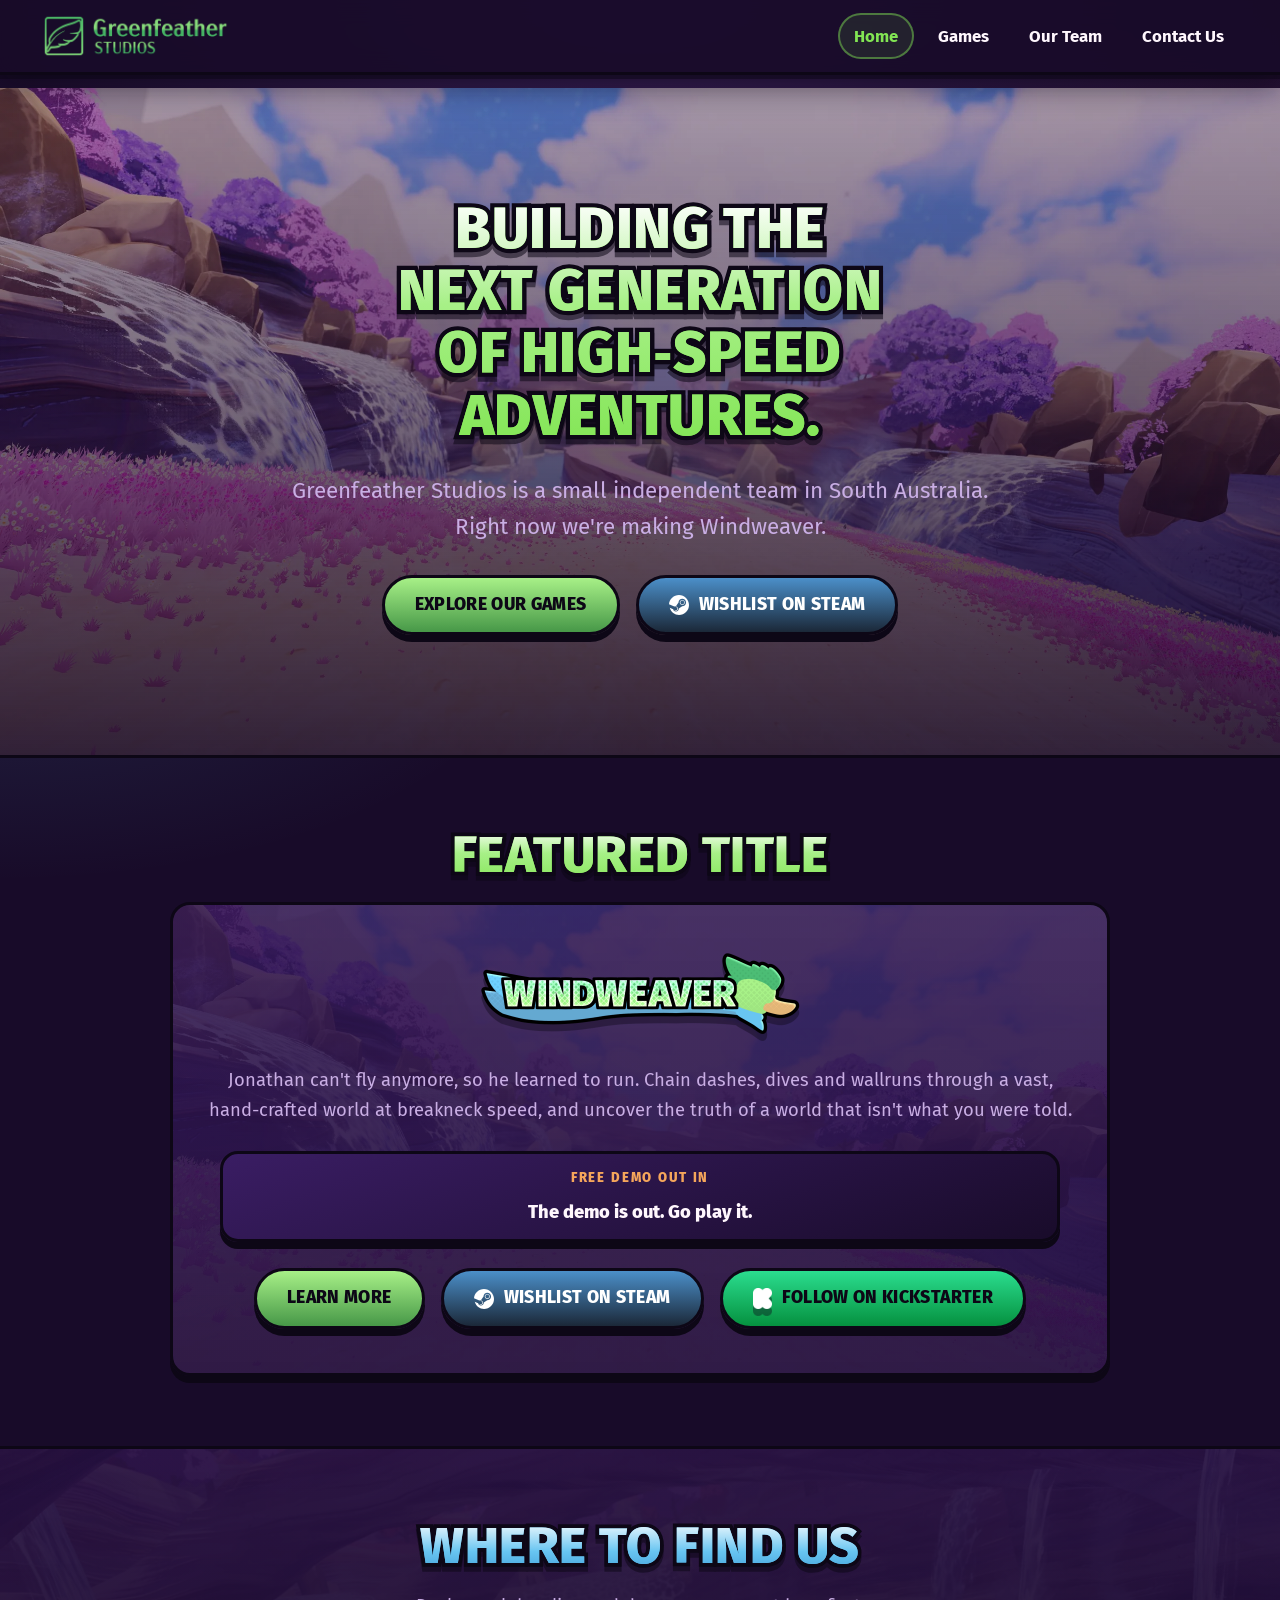
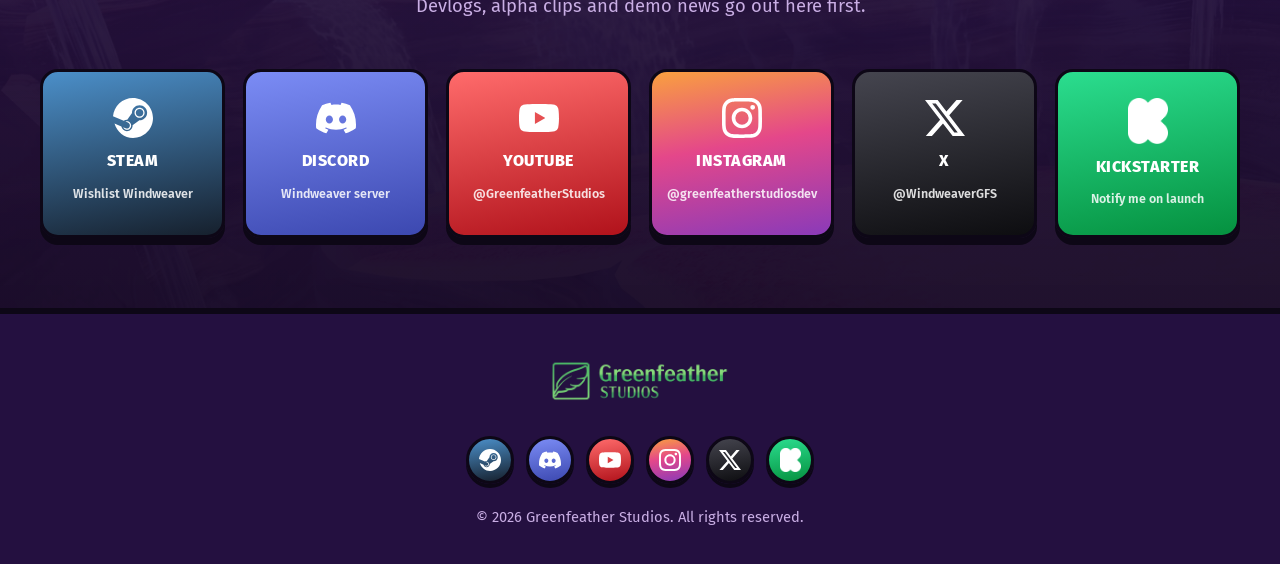
==== commit 7678a8a4: "KICKSTARTER ADDITIONS" ====
--- a/index.html
+++ b/index.html
@@ -18,7 +18,7 @@
     <meta name="theme-color" content="#180b29">
 
     <noscript><style>.hidden{opacity:1;transform:none}</style></noscript>
-    <link rel="stylesheet" href="styles.min.css?v=020bc5cf">
+    <link rel="stylesheet" href="styles.min.css?v=ea09b95b">
 </head>
 <body>
 
@@ -75,6 +75,7 @@
                 <div class="btn-row">
                     <a href="windweaver.html" class="btn">Learn More</a>
                     <a href="https://store.steampowered.com/app/4012590/Windweaver/" target="_blank" rel="noopener" class="btn btn-steam"><svg aria-hidden="true"><use href="#i-steam"/></svg>Wishlist on Steam</a>
+                    <a href="https://www.kickstarter.com/projects/windweaver/windweaver-0/" target="_blank" rel="noopener" class="btn btn-kickstarter"><img src="assets/images/kickstarter-k.png" alt="">Follow on Kickstarter</a>
                 </div>
             </div>
         </section>
@@ -99,6 +100,9 @@
                     <a class="social-tile s-x" href="https://x.com/WindweaverGFS" target="_blank" rel="noopener">
                         <svg aria-hidden="true"><use href="#i-x"/></svg>X<small>@WindweaverGFS</small>
                     </a>
+                    <a class="social-tile s-kickstarter" href="https://www.kickstarter.com/projects/windweaver/windweaver-0/" target="_blank" rel="noopener">
+                        <img src="assets/images/kickstarter-k.png" alt="">Kickstarter<small>Notify me on launch</small>
+                    </a>
                 </div>
             </div>
         </section>
@@ -112,6 +116,7 @@
             <a class="s-youtube" href="https://www.youtube.com/@GreenfeatherStudios" target="_blank" rel="noopener" aria-label="Greenfeather Studios on YouTube"><svg aria-hidden="true"><use href="#i-youtube"/></svg></a>
             <a class="s-instagram" href="https://www.instagram.com/greenfeatherstudiosdev" target="_blank" rel="noopener" aria-label="Greenfeather Studios on Instagram"><svg aria-hidden="true"><use href="#i-instagram"/></svg></a>
             <a class="s-x" href="https://x.com/WindweaverGFS" target="_blank" rel="noopener" aria-label="Windweaver on X"><svg aria-hidden="true"><use href="#i-x"/></svg></a>
+            <a class="s-kickstarter" href="https://www.kickstarter.com/projects/windweaver/windweaver-0/" target="_blank" rel="noopener" aria-label="Windweaver on Kickstarter"><img src="assets/images/kickstarter-k.png" alt=""></a>
         </div>
         <p>&copy; 2026 Greenfeather Studios. All rights reserved.</p>
     </footer>
--- a/styles.min.css
+++ b/styles.min.css
@@ -1 +1 @@
-@import url('https://fonts.googleapis.com/css2?family=Fira+Sans:ital,wght@0,300;0,400;0,500;0,600;0,700;0,800;0,900;1,400;1,800&display=swap');:root{--ink:#0d0716;--bg-deep:#180b29;--bg-mid:#241040;--bg-surface:#2e1650;--bg-raise:#3a1d64;--violet:#6b3fa0;--violet-light:#9b6bd6;--magenta:#e85bb8;--pink:#f472ce;--pink-soft:#dc87d1;--sand:#e0a868;--sand-light:#f0d3a8;--green:#82e554;--green-pale:#a7f087;--green-deep:#479848;--orange:#f5a65b;--orange-hot:#ff8c3b;--sky:#68c5f1;--sky-deep:#3d9bd6;--text-main:#fff7fd;--text-muted:#c9aee4;--green-gradient:linear-gradient(180deg,#ffffff 0%,var(--green-pale) 42%,var(--green) 100%);--green-btn:linear-gradient(180deg,var(--green-pale),var(--green-deep));--orange-btn:linear-gradient(180deg,#ffc98d,#e07a2c);--sky-gradient:linear-gradient(180deg,var(--sky),var(--sky-deep));--outline:3px;--lift:7px}*{margin:0;padding:0;box-sizing:border-box}html{scroll-behavior:smooth}body{font-family:'Fira Sans',sans-serif;background-color:var(--bg-deep);color:var(--text-main);line-height:1.6;overflow-x:hidden;background-image:radial-gradient(ellipse 80% 50% at 50% 0%,rgba(107,63,160,0.45),transparent 70%),radial-gradient(ellipse 60% 40% at 100% 30%,rgba(232,91,184,0.18),transparent 70%),radial-gradient(ellipse 60% 40% at 0% 70%,rgba(104,197,241,0.12),transparent 70%);background-attachment:fixed}.chunk{position:relative;display:inline-block;font-weight:800;text-transform:uppercase;letter-spacing:0.01em;line-height:1.08;padding:0 0.12em 0.08em;text-wrap:balance;color:var(--chunk-solid,var(--green));-webkit-text-stroke:0.15em var(--ink);paint-order:stroke fill;filter:drop-shadow(0 5px 0 rgba(13,7,22,0.55))}.chunk::after{content:attr(data-text) / "";position:absolute;left:0;top:0;padding:inherit;-webkit-text-stroke:0;color:transparent;background-image:var(--chunk-fill,var(--green-gradient));-webkit-background-clip:text;background-clip:text}.chunk-sky{--chunk-solid:var(--sky);--chunk-fill:linear-gradient(180deg,#ffffff,var(--sky) 55%,var(--sky-deep))}.chunk-sun{--chunk-solid:var(--orange);--chunk-fill:linear-gradient(180deg,#fff2d8,var(--orange) 60%,#e07a2c)}.chunk-pink{--chunk-solid:var(--magenta);--chunk-fill:linear-gradient(180deg,#ffd9f2,var(--magenta) 60%,#b8318c)}.section-title{display:table;margin:0 auto 14px auto;text-align:center;font-size:clamp(2rem,5vw,3.2rem)}.section-sub{text-align:center;color:var(--text-muted);font-size:1.15rem;max-width:780px;margin:0 auto 48px auto}header{background-color:rgba(24,11,41,0.92);backdrop-filter:blur(12px);position:fixed;width:100%;top:0;z-index:1000;border-bottom:var(--outline) solid var(--ink);box-shadow:0 4px 0 rgba(13,7,22,0.5),0 10px 30px rgba(13,7,22,0.6)}nav{display:flex;justify-content:space-between;align-items:center;max-width:1240px;margin:0 auto;padding:12px 20px;gap:20px}.logo img{height:48px;display:block;transition:transform 0.25s cubic-bezier(0.2,1.4,0.4,1)}.logo img:hover{transform:scale(1.06) rotate(-1.5deg)}.nav-links{list-style:none;display:flex;align-items:center;gap:8px}.nav-links a{display:block;color:var(--text-main);text-decoration:none;font-size:1.05rem;font-weight:700;padding:8px 14px;border-radius:999px;border:2px solid transparent;transition:color 0.2s ease,background-color 0.2s ease,border-color 0.2s ease,transform 0.2s ease}.nav-links a:hover{color:var(--ink);background:var(--green);border-color:var(--ink);transform:translateY(-2px)}.nav-links a.active{color:var(--green);border-color:rgba(130,229,84,0.45);background:rgba(130,229,84,0.1)}.nav-links a.active:hover{color:var(--ink)}.nav-toggle{display:none;background:none;border:none;cursor:pointer;padding:10px;z-index:1100}.nav-toggle span{display:block;width:26px;height:3px;margin:5px 0;background-color:var(--text-main);border-radius:2px;transition:transform 0.3s ease,opacity 0.3s ease}.nav-toggle[aria-expanded="true"] span:nth-child(1){transform:translateY(8px) rotate(45deg)}.nav-toggle[aria-expanded="true"] span:nth-child(2){opacity:0}.nav-toggle[aria-expanded="true"] span:nth-child(3){transform:translateY(-8px) rotate(-45deg)}main{padding-top:88px;min-height:calc(100vh - 80px)}.hero{position:relative;overflow:hidden;text-align:center;padding:110px 20px 120px;border-bottom:var(--outline) solid var(--ink);background:linear-gradient(rgba(24,11,41,0.30),rgba(24,11,41,0.55) 45%,rgba(24,11,41,0.88)),url('assets/images/ww_hero_canyon.webp') center/cover no-repeat}.hero-ww{background:linear-gradient(rgba(24,11,41,0.34),rgba(24,11,41,0.6) 45%,rgba(24,11,41,0.9)),url('assets/images/Library_Hero.webp') center/cover no-repeat}.hero-team{background:linear-gradient(rgba(24,11,41,0.42),rgba(24,11,41,0.68) 45%,rgba(24,11,41,0.9)),url('assets/images/ww_ss_plaza.webp') center/cover no-repeat}.hero-contact{background:linear-gradient(rgba(24,11,41,0.42),rgba(24,11,41,0.68) 45%,rgba(24,11,41,0.9)),url('assets/images/ww_ss_bridge.webp') center/cover no-repeat}.hero-short{padding:80px 20px 90px}.hero > *{position:relative;z-index:2}.hero h1{font-size:clamp(2rem,5.2vw,3.6rem);max-width:17ch;margin-bottom:22px}.hero p{font-size:clamp(1.05rem,2.2vw,1.4rem);color:var(--text-muted);max-width:820px;margin:0 auto 30px auto}.hero-logo{max-width:660px;width:92%;margin-bottom:22px;filter:drop-shadow(0 10px 0 rgba(13,7,22,0.45)) drop-shadow(0 18px 34px rgba(13,7,22,0.7));animation:bob 5s ease-in-out infinite}@keyframes bob{0%,100%{transform:translateY(0)}50%{transform:translateY(-9px)}}.btn-row{display:flex;justify-content:center;gap:16px;flex-wrap:wrap}.btn{display:inline-flex;align-items:center;gap:10px;padding:13px 30px;background:var(--green-btn);color:var(--ink);text-decoration:none;border-radius:999px;font-size:1.1rem;font-weight:800;text-transform:uppercase;letter-spacing:0.02em;border:var(--outline) solid var(--ink);box-shadow:0 var(--lift) 0 var(--ink);cursor:pointer;font-family:inherit;transition:transform 0.14s ease,box-shadow 0.14s ease,filter 0.14s ease}.btn:hover{transform:translateY(-3px);box-shadow:0 calc(var(--lift) + 3px) 0 var(--ink);filter:saturate(1.15) brightness(1.05)}.btn:active{transform:translateY(var(--lift));box-shadow:0 0 0 var(--ink)}.btn svg{width:20px;height:20px;fill:currentColor;flex-shrink:0}.btn-steam{background:linear-gradient(180deg,#4b8fc9,#1b2838);color:#fff}.btn-discord{background:linear-gradient(180deg,#7b8cf5,#4453c4);color:#fff}.btn-ghost{background:rgba(255,255,255,0.06);color:var(--text-main);border-color:var(--ink)}.btn-sun{background:var(--orange-btn);color:var(--ink)}.container{max-width:1240px;margin:0 auto;padding:70px 20px}.container-tight{max-width:900px}.grid{display:grid;grid-template-columns:repeat(auto-fit,minmax(290px,1fr));gap:28px}.card{position:relative;background-color:var(--bg-surface);padding:30px;border-radius:20px;text-align:center;border:var(--outline) solid var(--ink);box-shadow:0 var(--lift) 0 var(--ink);transition:transform 0.28s cubic-bezier(0.2,1.2,0.4,1),box-shadow 0.28s ease,background-color 0.28s ease}.card:hover{transform:translateY(-8px) rotate(-0.6deg);box-shadow:0 calc(var(--lift) + 8px) 0 var(--ink);background-color:var(--bg-raise)}.card img{max-width:100%;border-radius:8px;margin-bottom:20px}.card h2{font-size:1.6rem;font-weight:800}.card .card-role{color:var(--green);font-weight:700;font-size:1rem;margin:4px 0 14px 0;text-transform:uppercase;letter-spacing:0.03em}.card p{color:var(--text-muted)}.featured{max-width:860px;margin:0 auto;padding:44px 34px;background:linear-gradient(rgba(46,22,80,0.86),rgba(36,16,64,0.94)),url('assets/images/ww_ss_vista.webp') center/cover no-repeat}.featured img{max-width:320px;width:78%;border-radius:0;filter:drop-shadow(0 7px 0 rgba(13,7,22,0.4))}img.team-img{width:152px;height:152px;border-radius:50%;object-fit:cover;border:var(--outline) solid var(--ink);outline:4px solid var(--green);outline-offset:-7px;margin:0 auto 20px auto;display:block;background-color:var(--bg-mid);box-shadow:0 6px 0 rgba(13,7,22,0.45);transition:transform 0.3s cubic-bezier(0.2,1.4,0.4,1),outline-color 0.3s ease}.card:hover .team-img{transform:scale(1.07) rotate(3deg);outline-color:var(--orange)}.badge-row{display:flex;justify-content:center;flex-wrap:wrap;gap:10px;margin:0 auto 28px auto}.badge{display:inline-flex;align-items:center;gap:7px;padding:6px 16px;border-radius:999px;border:2px solid var(--ink);background:rgba(255,255,255,0.08);font-size:0.9rem;font-weight:700;text-transform:uppercase;letter-spacing:0.04em;color:var(--text-main)}.badge-free{background:var(--green-btn);color:var(--ink)}.badge-mp{background:var(--sky-gradient);color:var(--ink)}.video-container{display:flex;justify-content:center;align-items:center;width:100%;max-width:840px;margin:40px auto 0 auto;aspect-ratio:16 / 9;border-radius:18px;border:var(--outline) solid var(--ink);box-shadow:0 var(--lift) 0 var(--ink),0 22px 44px rgba(13,7,22,0.7);overflow:hidden;position:relative;background-color:#000;cursor:pointer}.video-container img{width:100%;height:100%;object-fit:cover;position:absolute;top:0;left:0;transition:opacity 0.3s ease,transform 0.5s ease}.video-container:hover img{opacity:0.75;transform:scale(1.03)}.play-button{width:78px;height:78px;background:var(--green-btn);border:var(--outline) solid var(--ink);box-shadow:0 5px 0 var(--ink);border-radius:50%;position:relative;z-index:10;display:flex;justify-content:center;align-items:center;transition:transform 0.2s cubic-bezier(0.2,1.4,0.4,1)}.play-button::after{content:'';border-style:solid;border-width:13px 0 13px 21px;border-color:transparent transparent transparent var(--ink);margin-left:6px}.video-container:hover .play-button{transform:scale(1.12)}.video-container iframe{width:100%;height:100%;border:none;position:absolute;top:0;left:0}.feature-section{display:flex;align-items:center;gap:56px;margin-bottom:90px}.feature-section:last-child{margin-bottom:0}.feature-section.reverse{flex-direction:row-reverse}.feature-image{flex:0 0 30%;display:flex;justify-content:center;position:relative;z-index:1}.feature-image img{width:100%;position:relative;z-index:2}.feature-image.framed img{border-radius:18px;border:var(--outline) solid var(--ink);box-shadow:0 var(--lift) 0 var(--ink)}.feature-image.wide{flex:0 0 46%}.feature-text{flex:1}.feature-text h2{font-size:clamp(1.8rem,4vw,2.7rem);margin-bottom:20px}.feature-text p{font-size:1.15rem;color:var(--text-muted);margin-bottom:16px}.move-grid{display:grid;grid-template-columns:repeat(auto-fit,minmax(230px,1fr));gap:24px}.move-card{position:relative;overflow:hidden;padding:28px 24px;border-radius:18px;border:var(--outline) solid var(--ink);box-shadow:0 var(--lift) 0 var(--ink);background-color:var(--bg-surface);text-align:left;transition:transform 0.25s cubic-bezier(0.2,1.2,0.4,1),box-shadow 0.25s ease}.move-card:hover{transform:translateY(-8px);box-shadow:0 calc(var(--lift) + 8px) 0 var(--ink)}.move-card h3{font-size:1.55rem;font-weight:800;text-transform:uppercase;letter-spacing:0.04em;margin-bottom:10px}.move-card p{color:var(--text-muted);font-size:1.02rem;position:relative;z-index:2}.move-num{position:absolute;right:10px;bottom:-18px;font-size:5.5rem;font-weight:900;line-height:1;color:rgba(255,255,255,0.06);z-index:1;pointer-events:none}.move-dash h3{color:var(--green)}.move-dive h3{color:var(--sky)}.move-charge h3{color:var(--orange)}.move-wall h3{color:var(--pink)}.move-dash{background-image:linear-gradient(160deg,rgba(130,229,84,0.16),transparent 60%)}.move-dive{background-image:linear-gradient(160deg,rgba(104,197,241,0.16),transparent 60%)}.move-charge{background-image:linear-gradient(160deg,rgba(245,166,91,0.16),transparent 60%)}.move-wall{background-image:linear-gradient(160deg,rgba(244,114,206,0.16),transparent 60%)}.mode-grid{display:grid;grid-template-columns:repeat(auto-fit,minmax(260px,1fr));gap:24px}.mode-card{position:relative;overflow:hidden;border-radius:18px;border:var(--outline) solid var(--ink);box-shadow:0 var(--lift) 0 var(--ink);min-height:200px;display:flex;flex-direction:column;justify-content:flex-end;padding:20px;text-align:left;background-size:cover;background-position:center;transition:transform 0.25s cubic-bezier(0.2,1.2,0.4,1),box-shadow 0.25s ease}.mode-card::before{content:'';position:absolute;inset:0;background:linear-gradient(transparent 30%,rgba(13,7,22,0.35) 60%,rgba(13,7,22,0.9) 100%);transition:opacity 0.3s ease}.mode-card:hover{transform:translateY(-8px);box-shadow:0 calc(var(--lift) + 8px) 0 var(--ink)}.mode-card > *{position:relative;z-index:2}.mode-card h3{margin-bottom:0;font-size:1.35rem;font-weight:800;text-transform:uppercase;letter-spacing:0.03em;color:var(--text-main);margin-bottom:6px;text-shadow:0 2px 6px rgba(13,7,22,0.9)}.pin-list{display:grid;grid-template-columns:repeat(2,minmax(0,1fr));gap:10px 22px;margin-top:24px;list-style:none}.pin-list li{display:grid;grid-template-columns:40px 1fr;align-items:start;gap:12px;padding:9px 0}.pin-list img{width:40px;height:40px;object-fit:contain;margin:0;border-radius:0;filter:drop-shadow(0 2px 0 rgba(13,7,22,0.5))}.pin-name{display:block;font-weight:800;font-size:0.98rem;color:var(--text-main);line-height:1.3}.pin-list p{margin:1px 0 0 0;font-size:0.88rem;line-height:1.45;color:var(--text-muted)}.pin-note{margin-top:18px;font-size:0.95rem;color:var(--text-muted)}.countdown{display:block;width:100%;max-width:840px;margin-left:auto;margin-right:auto;padding:13px 16px 12px;border-radius:18px;border:var(--outline) solid var(--ink);box-shadow:0 var(--lift) 0 var(--ink);background:linear-gradient(160deg,rgba(58,29,100,0.96),rgba(24,11,41,0.96));text-align:center}.countdown .countdown-label{font-size:0.82rem;font-weight:800;text-transform:uppercase;letter-spacing:0.14em;color:var(--green);margin:0 0 10px 0}.countdown-units{display:flex;justify-content:center;gap:10px}.cd-unit{flex:1 1 0;min-width:0;padding:7px 6px 5px;border-radius:12px;border:2px solid var(--ink);background:rgba(13,7,22,0.55)}.cd-num{display:block;font-size:2rem;font-weight:800;line-height:1;color:var(--text-main);font-variant-numeric:tabular-nums}.cd-word{display:block;margin-top:3px;font-size:0.68rem;font-weight:700;text-transform:uppercase;letter-spacing:0.08em;color:var(--text-muted)}.countdown .countdown-when{margin:11px 0 0 0;font-size:0.86rem;color:var(--text-muted)}.countdown .countdown-live{display:none}.countdown.is-live .countdown-units,.countdown.is-live .countdown-when{display:none}.countdown.is-live .countdown-live{display:block;font-size:1.15rem;font-weight:800;color:var(--text-main)}.countdown.is-live .countdown-label{color:var(--orange)}.countdown-sm{padding:12px 18px 11px}.countdown-sm .cd-unit{min-width:50px;padding:6px 4px 5px}.countdown-sm .cd-num{font-size:1.5rem}.socials-band{border-top:var(--outline) solid var(--ink);border-bottom:var(--outline) solid var(--ink);background:linear-gradient(rgba(36,16,64,0.92),rgba(24,11,41,0.96)),url('assets/images/ww_ss_falls.webp') center/cover no-repeat}.social-grid{display:grid;grid-template-columns:repeat(auto-fit,minmax(190px,1fr));gap:20px;max-width:1080px;margin:0 auto}.social-tile{display:flex;flex-direction:column;align-items:center;gap:10px;padding:26px 18px;border-radius:18px;border:var(--outline) solid var(--ink);box-shadow:0 var(--lift) 0 var(--ink);text-decoration:none;color:#fff;font-weight:800;text-transform:uppercase;letter-spacing:0.03em;transition:transform 0.22s cubic-bezier(0.2,1.3,0.4,1),box-shadow 0.22s ease,filter 0.22s ease}.social-tile:hover{transform:translateY(-7px) rotate(-1deg);box-shadow:0 calc(var(--lift) + 7px) 0 var(--ink);filter:saturate(1.2) brightness(1.08)}.social-tile svg{width:40px;height:40px;fill:currentColor}.social-tile small{display:block;font-size:0.78rem;font-weight:600;text-transform:none;letter-spacing:0;opacity:0.85}.s-steam{background:linear-gradient(170deg,#4b8fc9,#16202d)}.s-discord{background:linear-gradient(170deg,#7b8cf5,#3c48b0)}.s-youtube{background:linear-gradient(170deg,#ff6b6b,#b1121b)}.s-instagram{background:linear-gradient(170deg,#f9a03f 0%,#e4478a 45%,#8a3ab9 100%)}.s-x{background:linear-gradient(170deg,#45454f,#0d0d10)}.footer-socials{display:flex;justify-content:center;gap:12px;flex-wrap:wrap;margin:18px 0 22px 0}.footer-socials a{display:grid;place-items:center;width:48px;height:48px;border-radius:50%;border:var(--outline) solid var(--ink);box-shadow:0 4px 0 var(--ink);color:#fff;transition:transform 0.2s cubic-bezier(0.2,1.4,0.4,1),box-shadow 0.2s ease}.footer-socials a:hover{transform:translateY(-4px);box-shadow:0 8px 0 var(--ink)}.footer-socials svg{width:22px;height:22px;fill:currentColor}.gallery-grid{display:grid;grid-template-columns:repeat(auto-fit,minmax(300px,1fr));gap:20px}.gallery-item{overflow:hidden;border-radius:16px;border:var(--outline) solid var(--ink);box-shadow:0 5px 0 var(--ink);cursor:pointer;transition:transform 0.25s ease,box-shadow 0.25s ease}.gallery-item img{width:100%;height:100%;object-fit:cover;aspect-ratio:16 / 9;display:block;transition:transform 0.45s ease}.gallery-item:hover{transform:translateY(-5px);box-shadow:0 10px 0 var(--ink)}.gallery-item:hover img{transform:scale(1.07)}form{display:flex;flex-direction:column;gap:15px;max-width:620px;margin:0 auto}input,textarea{width:100%;padding:15px;background-color:rgba(13,7,22,0.5);border:var(--outline) solid var(--ink);color:var(--text-main);border-radius:12px;font-family:'Fira Sans',sans-serif;font-size:1.05rem;transition:border-color 0.2s ease,background-color 0.2s ease}input::placeholder,textarea::placeholder{color:rgba(201,174,228,0.65)}input:focus,textarea:focus{outline:none;border-color:var(--green);background-color:rgba(13,7,22,0.75)}footer{text-align:center;padding:44px 20px 34px;background-color:var(--bg-mid);border-top:var(--outline) solid var(--ink);margin-top:auto}.footer-logo{height:46px;margin-bottom:6px}footer p{color:var(--text-muted);font-size:0.92rem}footer a.footer-link{color:var(--green);text-decoration:none;font-weight:600}footer a.footer-link:hover{text-decoration:underline}.hidden{opacity:0;transform:translateY(30px);transition:opacity 0.8s ease-out,transform 0.8s ease-out}.hidden.slide-left{transform:translateX(-90px)}.hidden.slide-right{transform:translateX(90px)}.hidden.show{opacity:1;transform:translate(0,0)}.paintbrush-bg::before{content:'';position:absolute;top:50%;left:50%;width:160%;height:80%;z-index:0;filter:blur(46px);border-radius:100px;opacity:0;transform:translate(-50%,-50%) scaleX(0);transition:transform 1s cubic-bezier(0.2,0.8,0.2,1),opacity 0.8s ease-out}.slide-left.paintbrush-bg::before{transform-origin:left center}.slide-right.paintbrush-bg::before{transform-origin:right center}.show.paintbrush-bg::before{opacity:0.5;transform:translate(-50%,-50%) scaleX(1)}.paintbrush-green::before{background-color:#91ff82}.paintbrush-orange::before{background-color:#fda86b}.paintbrush-pink::before{background-color:#f472ce}.paintbrush-sky::before{background-color:#68c5f1}.lightbox{position:fixed;top:0;left:0;width:100%;height:100%;background-color:rgba(13,7,22,0.94);z-index:2000;display:flex;justify-content:center;align-items:center;opacity:0;pointer-events:none;transition:opacity 0.3s ease}.lightbox.active{opacity:1;pointer-events:auto}.lightbox-stage{display:flex;flex-direction:column;align-items:center;gap:14px;max-width:min(1200px,88vw)}.lightbox img{max-width:100%;max-height:76vh;border-radius:12px;border:var(--outline) solid var(--ink);box-shadow:0 10px 0 var(--ink),0 0 60px rgba(232,91,184,0.25)}.lightbox-meta{display:flex;align-items:center;gap:14px;flex-wrap:wrap;justify-content:center;text-align:center}#lightbox-caption{font-size:1rem;color:var(--text-main);font-weight:600}#lightbox-count{font-size:0.85rem;font-weight:700;color:var(--ink);background:var(--green);border:2px solid var(--ink);border-radius:999px;padding:2px 12px;font-variant-numeric:tabular-nums}.lightbox-close,.lightbox-nav{position:absolute;display:grid;place-items:center;cursor:pointer;color:#fff;background:rgba(13,7,22,0.75);border:var(--outline) solid var(--ink);border-radius:50%;transition:background-color 0.2s ease,transform 0.2s ease,color 0.2s ease;padding:0;font-family:inherit}.lightbox-close{top:20px;right:24px;width:52px;height:52px;font-size:34px;line-height:1}.lightbox-nav{top:50%;margin-top:-30px;width:60px;height:60px}.lightbox-nav svg{width:26px;height:26px;fill:currentColor}#lightbox-prev{left:20px}#lightbox-next{right:20px}.lightbox-close:hover,.lightbox-nav:hover{background:var(--green);color:var(--ink);transform:scale(1.1)}.lightbox-nav:hover{transform:scale(1.1)}.lightbox-close:focus-visible,.lightbox-nav:focus-visible{outline:3px solid var(--green);outline-offset:3px}@media (max-width:768px){.lightbox-nav{width:48px;height:48px;margin-top:-24px}#lightbox-prev{left:8px}#lightbox-next{right:8px}.lightbox-close{width:46px;height:46px;font-size:28px;top:12px;right:12px}.lightbox img{max-height:62vh}}@media (max-width:900px){.feature-image{flex:0 0 38%}}@media (max-width:768px){.nav-toggle{display:block}.nav-links{position:fixed;top:75px;left:0;right:0;flex-direction:column;align-items:stretch;gap:0;background-color:rgba(24,11,41,0.99);backdrop-filter:blur(12px);border-bottom:var(--outline) solid var(--ink);max-height:0;overflow:hidden;transition:max-height 0.35s ease}.nav-links.open{max-height:340px}.nav-links li{width:100%;text-align:center}.nav-links a{border-radius:0;border:none;padding:16px;font-size:1.2rem}.nav-links a:hover{transform:none}.nav-links li + li a{border-top:1px solid rgba(255,255,255,0.08)}.hero{padding:70px 18px 80px}.container{padding:54px 18px}.feature-section,.feature-section.reverse{flex-direction:column;text-align:center}.feature-image,.feature-image.wide{flex:auto;max-width:66%;margin:0 auto 22px auto}.move-card,.mode-card{text-align:center}.pin-list{grid-template-columns:1fr}.pin-list li{text-align:left}.featured{padding:32px 20px}}@media (prefers-reduced-motion:reduce){html{scroll-behavior:auto}.hero::after,.hero-logo{animation:none}.hidden{opacity:1;transform:none;transition:none}.show.paintbrush-bg::before{transition:none}*,*::before,*::after{transition-duration:0.01ms !important}}+@import url('https://fonts.googleapis.com/css2?family=Fira+Sans:ital,wght@0,300;0,400;0,500;0,600;0,700;0,800;0,900;1,400;1,800&display=swap');:root{--ink:#0d0716;--bg-deep:#180b29;--bg-mid:#241040;--bg-surface:#2e1650;--bg-raise:#3a1d64;--violet:#6b3fa0;--violet-light:#9b6bd6;--magenta:#e85bb8;--pink:#f472ce;--pink-soft:#dc87d1;--sand:#e0a868;--sand-light:#f0d3a8;--green:#82e554;--green-pale:#a7f087;--green-deep:#479848;--orange:#f5a65b;--orange-hot:#ff8c3b;--sky:#68c5f1;--sky-deep:#3d9bd6;--text-main:#fff7fd;--text-muted:#c9aee4;--green-gradient:linear-gradient(180deg,#ffffff 0%,var(--green-pale) 42%,var(--green) 100%);--green-btn:linear-gradient(180deg,var(--green-pale),var(--green-deep));--orange-btn:linear-gradient(180deg,#ffc98d,#e07a2c);--sky-gradient:linear-gradient(180deg,var(--sky),var(--sky-deep));--outline:3px;--lift:7px}*{margin:0;padding:0;box-sizing:border-box}html{scroll-behavior:smooth}body{font-family:'Fira Sans',sans-serif;background-color:var(--bg-deep);color:var(--text-main);line-height:1.6;overflow-x:hidden;background-image:radial-gradient(ellipse 80% 50% at 50% 0%,rgba(107,63,160,0.45),transparent 70%),radial-gradient(ellipse 60% 40% at 100% 30%,rgba(232,91,184,0.18),transparent 70%),radial-gradient(ellipse 60% 40% at 0% 70%,rgba(104,197,241,0.12),transparent 70%);background-attachment:fixed}.chunk{position:relative;display:inline-block;font-weight:800;text-transform:uppercase;letter-spacing:0.01em;line-height:1.08;padding:0 0.12em 0.08em;text-wrap:balance;color:var(--chunk-solid,var(--green));-webkit-text-stroke:0.15em var(--ink);paint-order:stroke fill;filter:drop-shadow(0 5px 0 rgba(13,7,22,0.55))}.chunk::after{content:attr(data-text) / "";position:absolute;left:0;top:0;padding:inherit;-webkit-text-stroke:0;color:transparent;background-image:var(--chunk-fill,var(--green-gradient));-webkit-background-clip:text;background-clip:text}.chunk-sky{--chunk-solid:var(--sky);--chunk-fill:linear-gradient(180deg,#ffffff,var(--sky) 55%,var(--sky-deep))}.chunk-sun{--chunk-solid:var(--orange);--chunk-fill:linear-gradient(180deg,#fff2d8,var(--orange) 60%,#e07a2c)}.chunk-pink{--chunk-solid:var(--magenta);--chunk-fill:linear-gradient(180deg,#ffd9f2,var(--magenta) 60%,#b8318c)}.section-title{display:table;margin:0 auto 14px auto;text-align:center;font-size:clamp(2rem,5vw,3.2rem)}.section-sub{text-align:center;color:var(--text-muted);font-size:1.15rem;max-width:780px;margin:0 auto 48px auto}header{background-color:rgba(24,11,41,0.92);backdrop-filter:blur(12px);position:fixed;width:100%;top:0;z-index:1000;border-bottom:var(--outline) solid var(--ink);box-shadow:0 4px 0 rgba(13,7,22,0.5),0 10px 30px rgba(13,7,22,0.6)}nav{display:flex;justify-content:space-between;align-items:center;max-width:1240px;margin:0 auto;padding:12px 20px;gap:20px}.logo img{height:48px;display:block;transition:transform 0.25s cubic-bezier(0.2,1.4,0.4,1)}.logo img:hover{transform:scale(1.06) rotate(-1.5deg)}.nav-links{list-style:none;display:flex;align-items:center;gap:8px}.nav-links a{display:block;color:var(--text-main);text-decoration:none;font-size:1.05rem;font-weight:700;padding:8px 14px;border-radius:999px;border:2px solid transparent;transition:color 0.2s ease,background-color 0.2s ease,border-color 0.2s ease,transform 0.2s ease}.nav-links a:hover{color:var(--ink);background:var(--green);border-color:var(--ink);transform:translateY(-2px)}.nav-links a.active{color:var(--green);border-color:rgba(130,229,84,0.45);background:rgba(130,229,84,0.1)}.nav-links a.active:hover{color:var(--ink)}.nav-toggle{display:none;background:none;border:none;cursor:pointer;padding:10px;z-index:1100}.nav-toggle span{display:block;width:26px;height:3px;margin:5px 0;background-color:var(--text-main);border-radius:2px;transition:transform 0.3s ease,opacity 0.3s ease}.nav-toggle[aria-expanded="true"] span:nth-child(1){transform:translateY(8px) rotate(45deg)}.nav-toggle[aria-expanded="true"] span:nth-child(2){opacity:0}.nav-toggle[aria-expanded="true"] span:nth-child(3){transform:translateY(-8px) rotate(-45deg)}main{padding-top:88px;min-height:calc(100vh - 80px)}.hero{position:relative;overflow:hidden;text-align:center;padding:110px 20px 120px;border-bottom:var(--outline) solid var(--ink);background:linear-gradient(rgba(24,11,41,0.30),rgba(24,11,41,0.55) 45%,rgba(24,11,41,0.88)),url('assets/images/ww_hero_canyon.webp') center/cover no-repeat}.hero-ww{background:linear-gradient(rgba(24,11,41,0.34),rgba(24,11,41,0.6) 45%,rgba(24,11,41,0.9)),url('assets/images/Library_Hero.webp') center/cover no-repeat}.hero-team{background:linear-gradient(rgba(24,11,41,0.42),rgba(24,11,41,0.68) 45%,rgba(24,11,41,0.9)),url('assets/images/ww_ss_plaza.webp') center/cover no-repeat}.hero-contact{background:linear-gradient(rgba(24,11,41,0.42),rgba(24,11,41,0.68) 45%,rgba(24,11,41,0.9)),url('assets/images/ww_ss_bridge.webp') center/cover no-repeat}.hero-short{padding:80px 20px 90px}.hero > *{position:relative;z-index:2}.hero h1{font-size:clamp(2rem,5.2vw,3.6rem);max-width:17ch;margin-bottom:22px}.hero p{font-size:clamp(1.05rem,2.2vw,1.4rem);color:var(--text-muted);max-width:820px;margin:0 auto 30px auto}.hero-logo{max-width:660px;width:92%;margin-bottom:22px;filter:drop-shadow(0 10px 0 rgba(13,7,22,0.45)) drop-shadow(0 18px 34px rgba(13,7,22,0.7));animation:bob 5s ease-in-out infinite}@keyframes bob{0%,100%{transform:translateY(0)}50%{transform:translateY(-9px)}}.btn-row{display:flex;justify-content:center;gap:16px;flex-wrap:wrap}.btn{display:inline-flex;align-items:center;gap:10px;padding:13px 30px;background:var(--green-btn);color:var(--ink);text-decoration:none;border-radius:999px;font-size:1.1rem;font-weight:800;text-transform:uppercase;letter-spacing:0.02em;border:var(--outline) solid var(--ink);box-shadow:0 var(--lift) 0 var(--ink);cursor:pointer;font-family:inherit;transition:transform 0.14s ease,box-shadow 0.14s ease,filter 0.14s ease}.btn:hover{transform:translateY(-3px);box-shadow:0 calc(var(--lift) + 3px) 0 var(--ink);filter:saturate(1.15) brightness(1.05)}.btn:active{transform:translateY(var(--lift));box-shadow:0 0 0 var(--ink)}.btn svg{width:20px;height:20px;fill:currentColor;flex-shrink:0}.btn-steam{background:linear-gradient(180deg,#4b8fc9,#1b2838);color:#fff}.btn-discord{background:linear-gradient(180deg,#7b8cf5,#4453c4);color:#fff}.btn-ghost{background:rgba(255,255,255,0.06);color:var(--text-main);border-color:var(--ink)}.btn-sun{background:var(--orange-btn);color:var(--ink)}.container{max-width:1240px;margin:0 auto;padding:70px 20px}.container-tight{max-width:900px}.grid{display:grid;grid-template-columns:repeat(auto-fit,minmax(290px,1fr));gap:28px}.card{position:relative;background-color:var(--bg-surface);padding:30px;border-radius:20px;text-align:center;border:var(--outline) solid var(--ink);box-shadow:0 var(--lift) 0 var(--ink);transition:transform 0.28s cubic-bezier(0.2,1.2,0.4,1),box-shadow 0.28s ease,background-color 0.28s ease}.card:hover{transform:translateY(-8px) rotate(-0.6deg);box-shadow:0 calc(var(--lift) + 8px) 0 var(--ink);background-color:var(--bg-raise)}.card > img{max-width:100%;border-radius:8px;margin-bottom:20px}.card h2{font-size:1.6rem;font-weight:800}.card .card-role{color:var(--green);font-weight:700;font-size:1rem;margin:4px 0 14px 0;text-transform:uppercase;letter-spacing:0.03em}.card p{color:var(--text-muted)}.featured{max-width:940px;margin:0 auto;padding:44px 34px;background:linear-gradient(rgba(46,22,80,0.86),rgba(36,16,64,0.94)),url('assets/images/ww_ss_vista.webp') center/cover no-repeat}.featured img{max-width:320px;width:78%;border-radius:0;filter:drop-shadow(0 7px 0 rgba(13,7,22,0.4))}img.team-img{width:152px;height:152px;border-radius:50%;object-fit:cover;border:var(--outline) solid var(--ink);outline:4px solid var(--green);outline-offset:-7px;margin:0 auto 20px auto;display:block;background-color:var(--bg-mid);box-shadow:0 6px 0 rgba(13,7,22,0.45);transition:transform 0.3s cubic-bezier(0.2,1.4,0.4,1),outline-color 0.3s ease}.card:hover .team-img{transform:scale(1.07) rotate(3deg);outline-color:var(--orange)}.badge-row{display:flex;justify-content:center;flex-wrap:wrap;gap:10px;margin:0 auto 28px auto}.badge{display:inline-flex;align-items:center;gap:7px;padding:6px 16px;border-radius:999px;border:2px solid var(--ink);background:rgba(255,255,255,0.08);font-size:0.9rem;font-weight:700;text-transform:uppercase;letter-spacing:0.04em;color:var(--text-main)}.badge-free{background:var(--green-btn);color:var(--ink)}.badge-mp{background:var(--sky-gradient);color:var(--ink)}.video-container{display:flex;justify-content:center;align-items:center;width:100%;max-width:840px;margin:40px auto 0 auto;aspect-ratio:16 / 9;border-radius:18px;border:var(--outline) solid var(--ink);box-shadow:0 var(--lift) 0 var(--ink),0 22px 44px rgba(13,7,22,0.7);overflow:hidden;position:relative;background-color:#000;cursor:pointer}.video-container img{width:100%;height:100%;object-fit:cover;position:absolute;top:0;left:0;transition:opacity 0.3s ease,transform 0.5s ease}.video-container:hover img{opacity:0.75;transform:scale(1.03)}.play-button{width:78px;height:78px;background:var(--green-btn);border:var(--outline) solid var(--ink);box-shadow:0 5px 0 var(--ink);border-radius:50%;position:relative;z-index:10;display:flex;justify-content:center;align-items:center;transition:transform 0.2s cubic-bezier(0.2,1.4,0.4,1)}.play-button::after{content:'';border-style:solid;border-width:13px 0 13px 21px;border-color:transparent transparent transparent var(--ink);margin-left:6px}.video-container:hover .play-button{transform:scale(1.12)}.video-container iframe{width:100%;height:100%;border:none;position:absolute;top:0;left:0}.feature-section{display:flex;align-items:center;gap:56px;margin-bottom:90px}.feature-section:last-child{margin-bottom:0}.feature-section.reverse{flex-direction:row-reverse}.feature-image{flex:0 0 30%;display:flex;justify-content:center;position:relative;z-index:1}.feature-image img{width:100%;position:relative;z-index:2}.feature-image.framed img{border-radius:18px;border:var(--outline) solid var(--ink);box-shadow:0 var(--lift) 0 var(--ink)}.feature-image.wide{flex:0 0 46%}.feature-text{flex:1}.feature-text h2{font-size:clamp(1.8rem,4vw,2.7rem);margin-bottom:20px}.feature-text p{font-size:1.15rem;color:var(--text-muted);margin-bottom:16px}.move-grid{display:grid;grid-template-columns:repeat(auto-fit,minmax(230px,1fr));gap:24px}.move-card{position:relative;overflow:hidden;padding:28px 24px;border-radius:18px;border:var(--outline) solid var(--ink);box-shadow:0 var(--lift) 0 var(--ink);background-color:var(--bg-surface);text-align:left;transition:transform 0.25s cubic-bezier(0.2,1.2,0.4,1),box-shadow 0.25s ease}.move-card:hover{transform:translateY(-8px);box-shadow:0 calc(var(--lift) + 8px) 0 var(--ink)}.move-card h3{font-size:1.55rem;font-weight:800;text-transform:uppercase;letter-spacing:0.04em;margin-bottom:10px}.move-card p{color:var(--text-muted);font-size:1.02rem;position:relative;z-index:2}.move-num{position:absolute;right:10px;bottom:-18px;font-size:5.5rem;font-weight:900;line-height:1;color:rgba(255,255,255,0.06);z-index:1;pointer-events:none}.move-dash h3{color:var(--green)}.move-dive h3{color:var(--sky)}.move-charge h3{color:var(--orange)}.move-wall h3{color:var(--pink)}.move-dash{background-image:linear-gradient(160deg,rgba(130,229,84,0.16),transparent 60%)}.move-dive{background-image:linear-gradient(160deg,rgba(104,197,241,0.16),transparent 60%)}.move-charge{background-image:linear-gradient(160deg,rgba(245,166,91,0.16),transparent 60%)}.move-wall{background-image:linear-gradient(160deg,rgba(244,114,206,0.16),transparent 60%)}.mode-grid{display:grid;grid-template-columns:repeat(auto-fit,minmax(260px,1fr));gap:24px}.mode-card{position:relative;overflow:hidden;border-radius:18px;border:var(--outline) solid var(--ink);box-shadow:0 var(--lift) 0 var(--ink);min-height:200px;display:flex;flex-direction:column;justify-content:flex-end;padding:20px;text-align:left;background-size:cover;background-position:center;transition:transform 0.25s cubic-bezier(0.2,1.2,0.4,1),box-shadow 0.25s ease}.mode-card::before{content:'';position:absolute;inset:0;background:linear-gradient(transparent 30%,rgba(13,7,22,0.35) 60%,rgba(13,7,22,0.9) 100%);transition:opacity 0.3s ease}.mode-card:hover{transform:translateY(-8px);box-shadow:0 calc(var(--lift) + 8px) 0 var(--ink)}.mode-card > *{position:relative;z-index:2}.mode-card h3{margin-bottom:0;font-size:1.35rem;font-weight:800;text-transform:uppercase;letter-spacing:0.03em;color:var(--text-main);margin-bottom:6px;text-shadow:0 2px 6px rgba(13,7,22,0.9)}.pin-list{display:grid;grid-template-columns:repeat(2,minmax(0,1fr));gap:10px 22px;margin-top:24px;list-style:none}.pin-list li{display:grid;grid-template-columns:40px 1fr;align-items:start;gap:12px;padding:9px 0}.pin-list img{width:40px;height:40px;object-fit:contain;margin:0;border-radius:0;filter:drop-shadow(0 2px 0 rgba(13,7,22,0.5))}.pin-name{display:block;font-weight:800;font-size:0.98rem;color:var(--text-main);line-height:1.3}.pin-list p{margin:1px 0 0 0;font-size:0.88rem;line-height:1.45;color:var(--text-muted)}.pin-note{margin-top:18px;font-size:0.95rem;color:var(--text-muted)}.countdown{display:block;width:100%;max-width:840px;margin-left:auto;margin-right:auto;padding:13px 16px 12px;border-radius:18px;border:var(--outline) solid var(--ink);box-shadow:0 var(--lift) 0 var(--ink);background:linear-gradient(160deg,rgba(58,29,100,0.96),rgba(24,11,41,0.96));text-align:center}.countdown .countdown-label{font-size:0.82rem;font-weight:800;text-transform:uppercase;letter-spacing:0.14em;color:var(--green);margin:0 0 10px 0}.countdown-units{display:flex;justify-content:center;gap:10px}.cd-unit{flex:1 1 0;min-width:0;padding:7px 6px 5px;border-radius:12px;border:2px solid var(--ink);background:rgba(13,7,22,0.55)}.cd-num{display:block;font-size:2rem;font-weight:800;line-height:1;color:var(--text-main);font-variant-numeric:tabular-nums}.cd-word{display:block;margin-top:3px;font-size:0.68rem;font-weight:700;text-transform:uppercase;letter-spacing:0.08em;color:var(--text-muted)}.countdown .countdown-when{margin:11px 0 0 0;font-size:0.86rem;color:var(--text-muted)}.countdown .countdown-live{display:none}.countdown.is-live .countdown-units,.countdown.is-live .countdown-when{display:none}.countdown.is-live .countdown-live{display:block;font-size:1.15rem;font-weight:800;color:var(--text-main)}.countdown.is-live .countdown-label{color:var(--orange)}.countdown-sm{padding:12px 18px 11px}.countdown-sm .cd-unit{min-width:50px;padding:6px 4px 5px}.countdown-sm .cd-num{font-size:1.5rem}.socials-band{border-top:var(--outline) solid var(--ink);border-bottom:var(--outline) solid var(--ink);background:linear-gradient(rgba(36,16,64,0.92),rgba(24,11,41,0.96)),url('assets/images/ww_ss_falls.webp') center/cover no-repeat}.social-grid{display:grid;grid-template-columns:repeat(auto-fit,minmax(176px,1fr));gap:18px;max-width:1240px;margin:0 auto}.social-tile{display:flex;flex-direction:column;align-items:center;gap:10px;padding:26px 18px;border-radius:18px;border:var(--outline) solid var(--ink);box-shadow:0 var(--lift) 0 var(--ink);text-decoration:none;color:#fff;font-weight:800;text-transform:uppercase;letter-spacing:0.03em;transition:transform 0.22s cubic-bezier(0.2,1.3,0.4,1),box-shadow 0.22s ease,filter 0.22s ease}.social-tile:hover{transform:translateY(-7px) rotate(-1deg);box-shadow:0 calc(var(--lift) + 7px) 0 var(--ink);filter:saturate(1.2) brightness(1.08)}.social-tile svg{width:40px;height:40px;fill:currentColor}.social-tile small{display:block;font-size:0.78rem;font-weight:600;text-transform:none;letter-spacing:0;opacity:0.85}.s-steam{background:linear-gradient(170deg,#4b8fc9,#16202d)}.s-discord{background:linear-gradient(170deg,#7b8cf5,#3c48b0)}.s-youtube{background:linear-gradient(170deg,#ff6b6b,#b1121b)}.s-instagram{background:linear-gradient(170deg,#f9a03f 0%,#e4478a 45%,#8a3ab9 100%)}.s-x{background:linear-gradient(170deg,#45454f,#0d0d10)}.s-kickstarter{background:linear-gradient(170deg,#2bdd8f,#05913f)}.social-tile img{width:40px;height:auto}.footer-socials img{width:21px;height:auto}.btn img{width:19px;height:auto;margin:0;border-radius:0;flex-shrink:0}.btn-kickstarter{background:linear-gradient(180deg,#2bdd8f,#05913f);color:var(--ink)}.footer-socials{display:flex;justify-content:center;gap:12px;flex-wrap:wrap;margin:18px 0 22px 0}.footer-socials a{display:grid;place-items:center;width:48px;height:48px;border-radius:50%;border:var(--outline) solid var(--ink);box-shadow:0 4px 0 var(--ink);color:#fff;transition:transform 0.2s cubic-bezier(0.2,1.4,0.4,1),box-shadow 0.2s ease}.footer-socials a:hover{transform:translateY(-4px);box-shadow:0 8px 0 var(--ink)}.footer-socials svg{width:22px;height:22px;fill:currentColor}.gallery-grid{display:grid;grid-template-columns:repeat(auto-fit,minmax(300px,1fr));gap:20px}.gallery-item{overflow:hidden;border-radius:16px;border:var(--outline) solid var(--ink);box-shadow:0 5px 0 var(--ink);cursor:pointer;transition:transform 0.25s ease,box-shadow 0.25s ease}.gallery-item img{width:100%;height:100%;object-fit:cover;aspect-ratio:16 / 9;display:block;transition:transform 0.45s ease}.gallery-item:hover{transform:translateY(-5px);box-shadow:0 10px 0 var(--ink)}.gallery-item:hover img{transform:scale(1.07)}form{display:flex;flex-direction:column;gap:15px;max-width:620px;margin:0 auto}input,textarea{width:100%;padding:15px;background-color:rgba(13,7,22,0.5);border:var(--outline) solid var(--ink);color:var(--text-main);border-radius:12px;font-family:'Fira Sans',sans-serif;font-size:1.05rem;transition:border-color 0.2s ease,background-color 0.2s ease}input::placeholder,textarea::placeholder{color:rgba(201,174,228,0.65)}input:focus,textarea:focus{outline:none;border-color:var(--green);background-color:rgba(13,7,22,0.75)}footer{text-align:center;padding:44px 20px 34px;background-color:var(--bg-mid);border-top:var(--outline) solid var(--ink);margin-top:auto}.footer-logo{height:46px;margin-bottom:6px}footer p{color:var(--text-muted);font-size:0.92rem}footer a.footer-link{color:var(--green);text-decoration:none;font-weight:600}footer a.footer-link:hover{text-decoration:underline}.hidden{opacity:0;transform:translateY(30px);transition:opacity 0.8s ease-out,transform 0.8s ease-out}.hidden.slide-left{transform:translateX(-90px)}.hidden.slide-right{transform:translateX(90px)}.hidden.show{opacity:1;transform:translate(0,0)}.paintbrush-bg::before{content:'';position:absolute;top:50%;left:50%;width:160%;height:80%;z-index:0;filter:blur(46px);border-radius:100px;opacity:0;transform:translate(-50%,-50%) scaleX(0);transition:transform 1s cubic-bezier(0.2,0.8,0.2,1),opacity 0.8s ease-out}.slide-left.paintbrush-bg::before{transform-origin:left center}.slide-right.paintbrush-bg::before{transform-origin:right center}.show.paintbrush-bg::before{opacity:0.5;transform:translate(-50%,-50%) scaleX(1)}.paintbrush-green::before{background-color:#91ff82}.paintbrush-orange::before{background-color:#fda86b}.paintbrush-pink::before{background-color:#f472ce}.paintbrush-sky::before{background-color:#68c5f1}.lightbox{position:fixed;top:0;left:0;width:100%;height:100%;background-color:rgba(13,7,22,0.94);z-index:2000;display:flex;justify-content:center;align-items:center;opacity:0;pointer-events:none;transition:opacity 0.3s ease}.lightbox.active{opacity:1;pointer-events:auto}.lightbox-stage{display:flex;flex-direction:column;align-items:center;gap:14px;max-width:min(1200px,88vw)}.lightbox img{max-width:100%;max-height:76vh;border-radius:12px;border:var(--outline) solid var(--ink);box-shadow:0 10px 0 var(--ink),0 0 60px rgba(232,91,184,0.25)}.lightbox-meta{display:flex;align-items:center;gap:14px;flex-wrap:wrap;justify-content:center;text-align:center}#lightbox-caption{font-size:1rem;color:var(--text-main);font-weight:600}#lightbox-count{font-size:0.85rem;font-weight:700;color:var(--ink);background:var(--green);border:2px solid var(--ink);border-radius:999px;padding:2px 12px;font-variant-numeric:tabular-nums}.lightbox-close,.lightbox-nav{position:absolute;display:grid;place-items:center;cursor:pointer;color:#fff;background:rgba(13,7,22,0.75);border:var(--outline) solid var(--ink);border-radius:50%;transition:background-color 0.2s ease,transform 0.2s ease,color 0.2s ease;padding:0;font-family:inherit}.lightbox-close{top:20px;right:24px;width:52px;height:52px;font-size:34px;line-height:1}.lightbox-nav{top:50%;margin-top:-30px;width:60px;height:60px}.lightbox-nav svg{width:26px;height:26px;fill:currentColor}#lightbox-prev{left:20px}#lightbox-next{right:20px}.lightbox-close:hover,.lightbox-nav:hover{background:var(--green);color:var(--ink);transform:scale(1.1)}.lightbox-nav:hover{transform:scale(1.1)}.lightbox-close:focus-visible,.lightbox-nav:focus-visible{outline:3px solid var(--green);outline-offset:3px}@media (max-width:768px){.lightbox-nav{width:48px;height:48px;margin-top:-24px}#lightbox-prev{left:8px}#lightbox-next{right:8px}.lightbox-close{width:46px;height:46px;font-size:28px;top:12px;right:12px}.lightbox img{max-height:62vh}}@media (max-width:900px){.feature-image{flex:0 0 38%}}@media (max-width:768px){.nav-toggle{display:block}.nav-links{position:fixed;top:75px;left:0;right:0;flex-direction:column;align-items:stretch;gap:0;background-color:rgba(24,11,41,0.99);backdrop-filter:blur(12px);border-bottom:var(--outline) solid var(--ink);max-height:0;overflow:hidden;transition:max-height 0.35s ease}.nav-links.open{max-height:340px}.nav-links li{width:100%;text-align:center}.nav-links a{border-radius:0;border:none;padding:16px;font-size:1.2rem}.nav-links a:hover{transform:none}.nav-links li + li a{border-top:1px solid rgba(255,255,255,0.08)}.hero{padding:70px 18px 80px}.container{padding:54px 18px}.feature-section,.feature-section.reverse{flex-direction:column;text-align:center}.feature-image,.feature-image.wide{flex:auto;max-width:66%;margin:0 auto 22px auto}.move-card,.mode-card{text-align:center}.pin-list{grid-template-columns:1fr}.pin-list li{text-align:left}.featured{padding:32px 20px}}@media (prefers-reduced-motion:reduce){html{scroll-behavior:auto}.hero::after,.hero-logo{animation:none}.hidden{opacity:1;transform:none;transition:none}.show.paintbrush-bg::before{transition:none}*,*::before,*::after{transition-duration:0.01ms !important}}
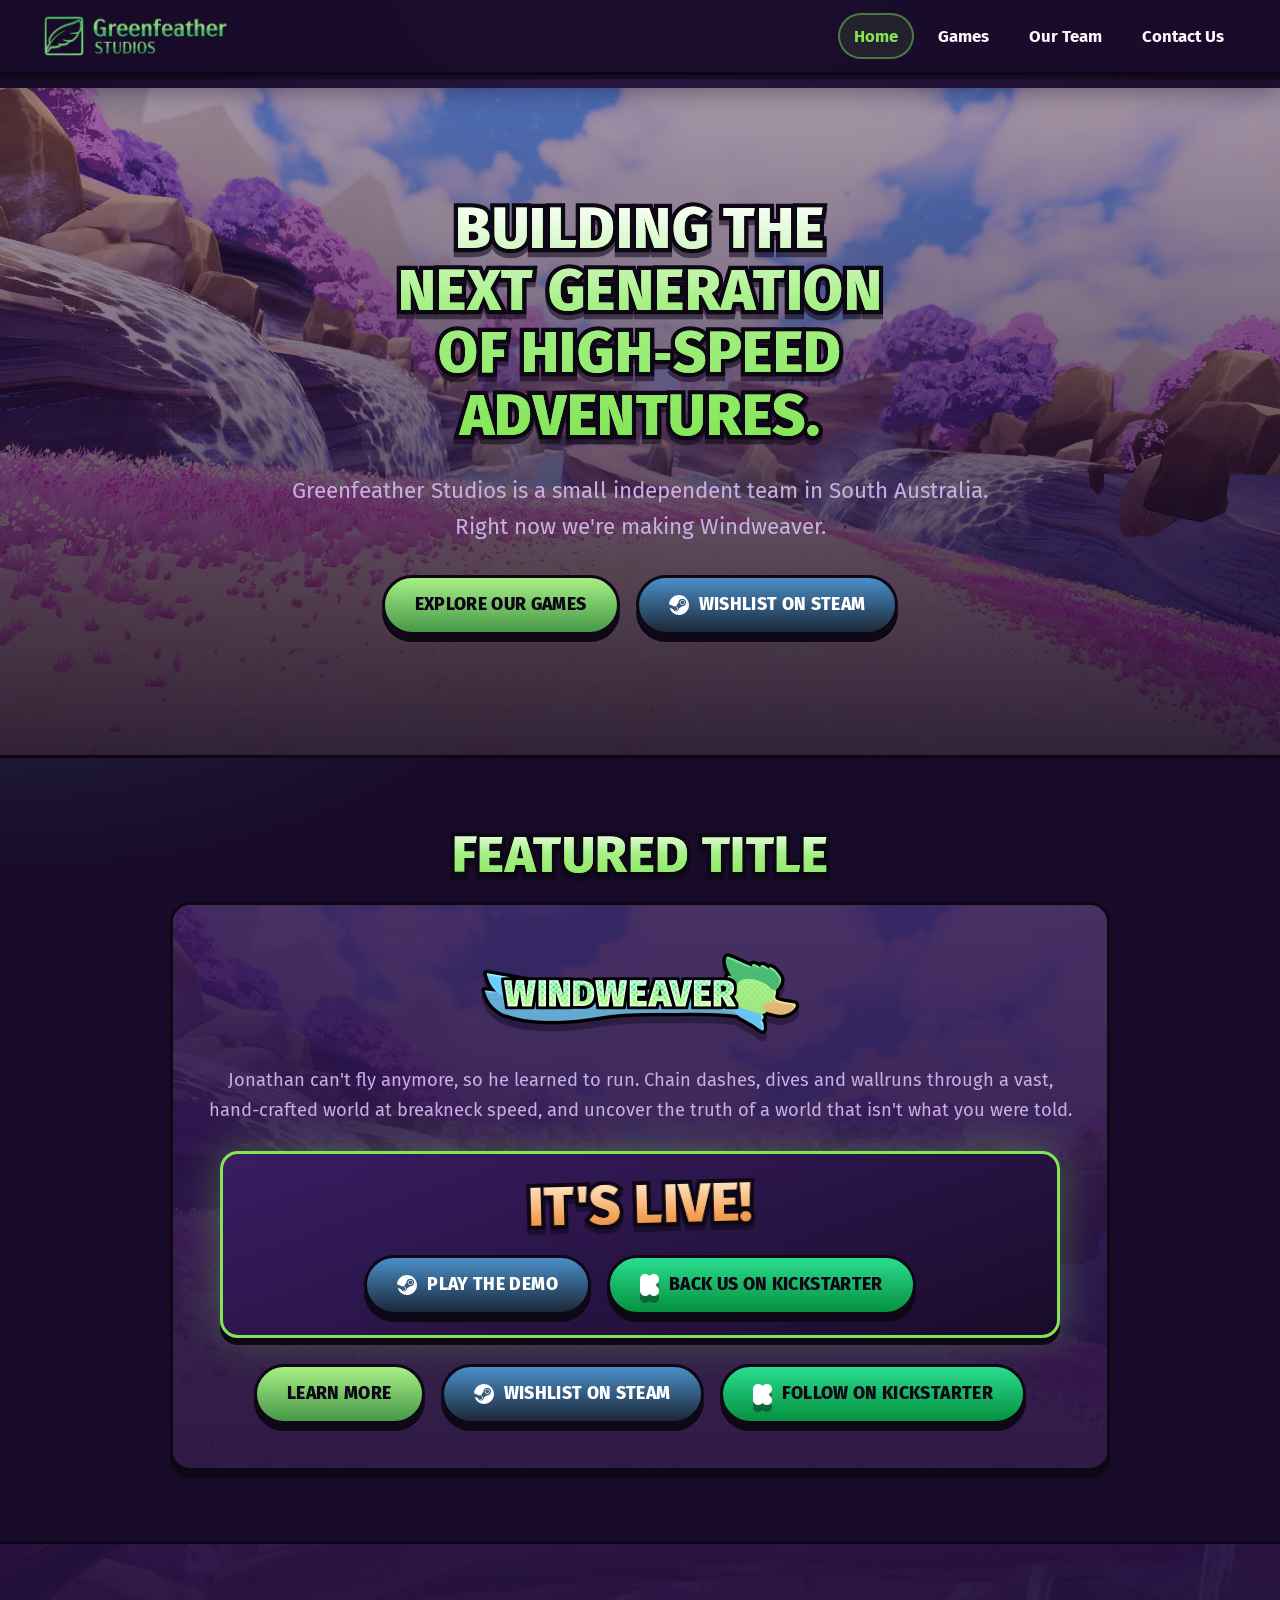
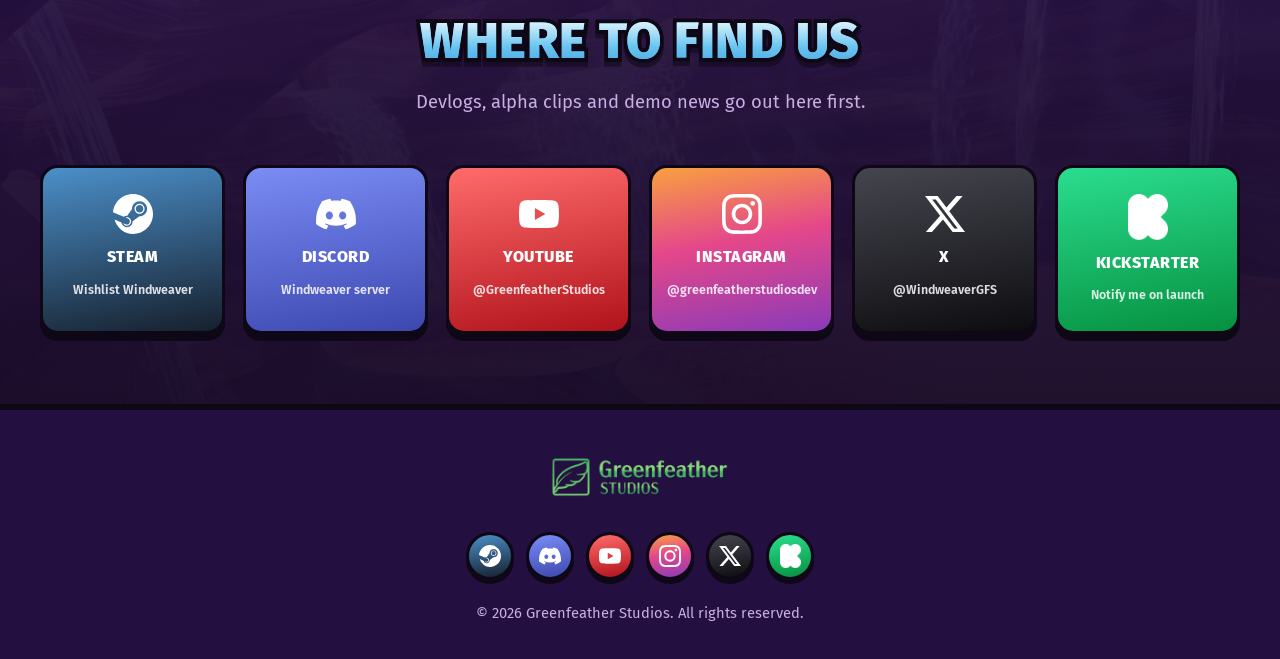
==== commit 108110fb: "Launch takeover + countdown fixes Full-screen takeover in the last 60s (shake + colour flip at 10s)," ====
--- a/index.html
+++ b/index.html
@@ -18,7 +18,7 @@
     <meta name="theme-color" content="#180b29">
 
     <noscript><style>.hidden{opacity:1;transform:none}</style></noscript>
-    <link rel="stylesheet" href="styles.min.css?v=ea09b95b">
+    <link rel="stylesheet" href="styles.min.css?v=62fcf291">
 </head>
 <body>
 
@@ -62,7 +62,7 @@
             <div class="card featured">
                 <img src="assets/images/Windweaver_FullLogo.png" alt="Windweaver">
                 <p style="margin-bottom: 26px; font-size: 1.15rem;">Jonathan can't fly anymore, so he learned to run. Chain dashes, dives and wallruns through a vast, hand-crafted world at breakneck speed, and uncover the truth of a world that isn't what you were told.</p>
-                <div class="countdown" data-target="2026-09-11T16:30:00+09:30" style="margin: 0 auto 26px auto;">
+                <div class="countdown" style="margin: 0 auto 26px auto;">
                     <p class="countdown-label">Free demo out in</p>
                     <div class="countdown-units">
                         <div class="cd-unit"><span class="cd-num" data-cd="days">&ndash;</span><span class="cd-word">Days</span></div>
@@ -70,7 +70,13 @@
                         <div class="cd-unit"><span class="cd-num" data-cd="minutes">&ndash;</span><span class="cd-word">Min</span></div>
                         <div class="cd-unit"><span class="cd-num" data-cd="seconds">&ndash;</span><span class="cd-word">Sec</span></div>
                     </div>
-                    <p class="countdown-live">The demo is out. Go play it.</p>
+                    <div class="countdown-live">
+                        <span class="chunk chunk-sun live-title" data-text="It's Live!">It's Live!</span>
+                        <div class="btn-row">
+                            <a href="https://store.steampowered.com/app/4012590/Windweaver/" target="_blank" rel="noopener" class="btn btn-steam"><svg aria-hidden="true"><use href="#i-steam"/></svg>Play the Demo</a>
+                            <a href="https://www.kickstarter.com/projects/windweaver/windweaver-0/" target="_blank" rel="noopener" class="btn btn-kickstarter"><img src="assets/images/kickstarter-k.png" alt="">Back us on Kickstarter</a>
+                        </div>
+                    </div>
                 </div>
                 <div class="btn-row">
                     <a href="windweaver.html" class="btn">Learn More</a>
@@ -121,6 +127,6 @@
         <p>&copy; 2026 Greenfeather Studios. All rights reserved.</p>
     </footer>
 
-    <script src="script.min.js?v=de279798"></script>
+    <script src="script.min.js?v=7baa77b5"></script>
 </body>
 </html>
--- a/styles.min.css
+++ b/styles.min.css
@@ -1 +1 @@
-@import url('https://fonts.googleapis.com/css2?family=Fira+Sans:ital,wght@0,300;0,400;0,500;0,600;0,700;0,800;0,900;1,400;1,800&display=swap');:root{--ink:#0d0716;--bg-deep:#180b29;--bg-mid:#241040;--bg-surface:#2e1650;--bg-raise:#3a1d64;--violet:#6b3fa0;--violet-light:#9b6bd6;--magenta:#e85bb8;--pink:#f472ce;--pink-soft:#dc87d1;--sand:#e0a868;--sand-light:#f0d3a8;--green:#82e554;--green-pale:#a7f087;--green-deep:#479848;--orange:#f5a65b;--orange-hot:#ff8c3b;--sky:#68c5f1;--sky-deep:#3d9bd6;--text-main:#fff7fd;--text-muted:#c9aee4;--green-gradient:linear-gradient(180deg,#ffffff 0%,var(--green-pale) 42%,var(--green) 100%);--green-btn:linear-gradient(180deg,var(--green-pale),var(--green-deep));--orange-btn:linear-gradient(180deg,#ffc98d,#e07a2c);--sky-gradient:linear-gradient(180deg,var(--sky),var(--sky-deep));--outline:3px;--lift:7px}*{margin:0;padding:0;box-sizing:border-box}html{scroll-behavior:smooth}body{font-family:'Fira Sans',sans-serif;background-color:var(--bg-deep);color:var(--text-main);line-height:1.6;overflow-x:hidden;background-image:radial-gradient(ellipse 80% 50% at 50% 0%,rgba(107,63,160,0.45),transparent 70%),radial-gradient(ellipse 60% 40% at 100% 30%,rgba(232,91,184,0.18),transparent 70%),radial-gradient(ellipse 60% 40% at 0% 70%,rgba(104,197,241,0.12),transparent 70%);background-attachment:fixed}.chunk{position:relative;display:inline-block;font-weight:800;text-transform:uppercase;letter-spacing:0.01em;line-height:1.08;padding:0 0.12em 0.08em;text-wrap:balance;color:var(--chunk-solid,var(--green));-webkit-text-stroke:0.15em var(--ink);paint-order:stroke fill;filter:drop-shadow(0 5px 0 rgba(13,7,22,0.55))}.chunk::after{content:attr(data-text) / "";position:absolute;left:0;top:0;padding:inherit;-webkit-text-stroke:0;color:transparent;background-image:var(--chunk-fill,var(--green-gradient));-webkit-background-clip:text;background-clip:text}.chunk-sky{--chunk-solid:var(--sky);--chunk-fill:linear-gradient(180deg,#ffffff,var(--sky) 55%,var(--sky-deep))}.chunk-sun{--chunk-solid:var(--orange);--chunk-fill:linear-gradient(180deg,#fff2d8,var(--orange) 60%,#e07a2c)}.chunk-pink{--chunk-solid:var(--magenta);--chunk-fill:linear-gradient(180deg,#ffd9f2,var(--magenta) 60%,#b8318c)}.section-title{display:table;margin:0 auto 14px auto;text-align:center;font-size:clamp(2rem,5vw,3.2rem)}.section-sub{text-align:center;color:var(--text-muted);font-size:1.15rem;max-width:780px;margin:0 auto 48px auto}header{background-color:rgba(24,11,41,0.92);backdrop-filter:blur(12px);position:fixed;width:100%;top:0;z-index:1000;border-bottom:var(--outline) solid var(--ink);box-shadow:0 4px 0 rgba(13,7,22,0.5),0 10px 30px rgba(13,7,22,0.6)}nav{display:flex;justify-content:space-between;align-items:center;max-width:1240px;margin:0 auto;padding:12px 20px;gap:20px}.logo img{height:48px;display:block;transition:transform 0.25s cubic-bezier(0.2,1.4,0.4,1)}.logo img:hover{transform:scale(1.06) rotate(-1.5deg)}.nav-links{list-style:none;display:flex;align-items:center;gap:8px}.nav-links a{display:block;color:var(--text-main);text-decoration:none;font-size:1.05rem;font-weight:700;padding:8px 14px;border-radius:999px;border:2px solid transparent;transition:color 0.2s ease,background-color 0.2s ease,border-color 0.2s ease,transform 0.2s ease}.nav-links a:hover{color:var(--ink);background:var(--green);border-color:var(--ink);transform:translateY(-2px)}.nav-links a.active{color:var(--green);border-color:rgba(130,229,84,0.45);background:rgba(130,229,84,0.1)}.nav-links a.active:hover{color:var(--ink)}.nav-toggle{display:none;background:none;border:none;cursor:pointer;padding:10px;z-index:1100}.nav-toggle span{display:block;width:26px;height:3px;margin:5px 0;background-color:var(--text-main);border-radius:2px;transition:transform 0.3s ease,opacity 0.3s ease}.nav-toggle[aria-expanded="true"] span:nth-child(1){transform:translateY(8px) rotate(45deg)}.nav-toggle[aria-expanded="true"] span:nth-child(2){opacity:0}.nav-toggle[aria-expanded="true"] span:nth-child(3){transform:translateY(-8px) rotate(-45deg)}main{padding-top:88px;min-height:calc(100vh - 80px)}.hero{position:relative;overflow:hidden;text-align:center;padding:110px 20px 120px;border-bottom:var(--outline) solid var(--ink);background:linear-gradient(rgba(24,11,41,0.30),rgba(24,11,41,0.55) 45%,rgba(24,11,41,0.88)),url('assets/images/ww_hero_canyon.webp') center/cover no-repeat}.hero-ww{background:linear-gradient(rgba(24,11,41,0.34),rgba(24,11,41,0.6) 45%,rgba(24,11,41,0.9)),url('assets/images/Library_Hero.webp') center/cover no-repeat}.hero-team{background:linear-gradient(rgba(24,11,41,0.42),rgba(24,11,41,0.68) 45%,rgba(24,11,41,0.9)),url('assets/images/ww_ss_plaza.webp') center/cover no-repeat}.hero-contact{background:linear-gradient(rgba(24,11,41,0.42),rgba(24,11,41,0.68) 45%,rgba(24,11,41,0.9)),url('assets/images/ww_ss_bridge.webp') center/cover no-repeat}.hero-short{padding:80px 20px 90px}.hero > *{position:relative;z-index:2}.hero h1{font-size:clamp(2rem,5.2vw,3.6rem);max-width:17ch;margin-bottom:22px}.hero p{font-size:clamp(1.05rem,2.2vw,1.4rem);color:var(--text-muted);max-width:820px;margin:0 auto 30px auto}.hero-logo{max-width:660px;width:92%;margin-bottom:22px;filter:drop-shadow(0 10px 0 rgba(13,7,22,0.45)) drop-shadow(0 18px 34px rgba(13,7,22,0.7));animation:bob 5s ease-in-out infinite}@keyframes bob{0%,100%{transform:translateY(0)}50%{transform:translateY(-9px)}}.btn-row{display:flex;justify-content:center;gap:16px;flex-wrap:wrap}.btn{display:inline-flex;align-items:center;gap:10px;padding:13px 30px;background:var(--green-btn);color:var(--ink);text-decoration:none;border-radius:999px;font-size:1.1rem;font-weight:800;text-transform:uppercase;letter-spacing:0.02em;border:var(--outline) solid var(--ink);box-shadow:0 var(--lift) 0 var(--ink);cursor:pointer;font-family:inherit;transition:transform 0.14s ease,box-shadow 0.14s ease,filter 0.14s ease}.btn:hover{transform:translateY(-3px);box-shadow:0 calc(var(--lift) + 3px) 0 var(--ink);filter:saturate(1.15) brightness(1.05)}.btn:active{transform:translateY(var(--lift));box-shadow:0 0 0 var(--ink)}.btn svg{width:20px;height:20px;fill:currentColor;flex-shrink:0}.btn-steam{background:linear-gradient(180deg,#4b8fc9,#1b2838);color:#fff}.btn-discord{background:linear-gradient(180deg,#7b8cf5,#4453c4);color:#fff}.btn-ghost{background:rgba(255,255,255,0.06);color:var(--text-main);border-color:var(--ink)}.btn-sun{background:var(--orange-btn);color:var(--ink)}.container{max-width:1240px;margin:0 auto;padding:70px 20px}.container-tight{max-width:900px}.grid{display:grid;grid-template-columns:repeat(auto-fit,minmax(290px,1fr));gap:28px}.card{position:relative;background-color:var(--bg-surface);padding:30px;border-radius:20px;text-align:center;border:var(--outline) solid var(--ink);box-shadow:0 var(--lift) 0 var(--ink);transition:transform 0.28s cubic-bezier(0.2,1.2,0.4,1),box-shadow 0.28s ease,background-color 0.28s ease}.card:hover{transform:translateY(-8px) rotate(-0.6deg);box-shadow:0 calc(var(--lift) + 8px) 0 var(--ink);background-color:var(--bg-raise)}.card > img{max-width:100%;border-radius:8px;margin-bottom:20px}.card h2{font-size:1.6rem;font-weight:800}.card .card-role{color:var(--green);font-weight:700;font-size:1rem;margin:4px 0 14px 0;text-transform:uppercase;letter-spacing:0.03em}.card p{color:var(--text-muted)}.featured{max-width:940px;margin:0 auto;padding:44px 34px;background:linear-gradient(rgba(46,22,80,0.86),rgba(36,16,64,0.94)),url('assets/images/ww_ss_vista.webp') center/cover no-repeat}.featured img{max-width:320px;width:78%;border-radius:0;filter:drop-shadow(0 7px 0 rgba(13,7,22,0.4))}img.team-img{width:152px;height:152px;border-radius:50%;object-fit:cover;border:var(--outline) solid var(--ink);outline:4px solid var(--green);outline-offset:-7px;margin:0 auto 20px auto;display:block;background-color:var(--bg-mid);box-shadow:0 6px 0 rgba(13,7,22,0.45);transition:transform 0.3s cubic-bezier(0.2,1.4,0.4,1),outline-color 0.3s ease}.card:hover .team-img{transform:scale(1.07) rotate(3deg);outline-color:var(--orange)}.badge-row{display:flex;justify-content:center;flex-wrap:wrap;gap:10px;margin:0 auto 28px auto}.badge{display:inline-flex;align-items:center;gap:7px;padding:6px 16px;border-radius:999px;border:2px solid var(--ink);background:rgba(255,255,255,0.08);font-size:0.9rem;font-weight:700;text-transform:uppercase;letter-spacing:0.04em;color:var(--text-main)}.badge-free{background:var(--green-btn);color:var(--ink)}.badge-mp{background:var(--sky-gradient);color:var(--ink)}.video-container{display:flex;justify-content:center;align-items:center;width:100%;max-width:840px;margin:40px auto 0 auto;aspect-ratio:16 / 9;border-radius:18px;border:var(--outline) solid var(--ink);box-shadow:0 var(--lift) 0 var(--ink),0 22px 44px rgba(13,7,22,0.7);overflow:hidden;position:relative;background-color:#000;cursor:pointer}.video-container img{width:100%;height:100%;object-fit:cover;position:absolute;top:0;left:0;transition:opacity 0.3s ease,transform 0.5s ease}.video-container:hover img{opacity:0.75;transform:scale(1.03)}.play-button{width:78px;height:78px;background:var(--green-btn);border:var(--outline) solid var(--ink);box-shadow:0 5px 0 var(--ink);border-radius:50%;position:relative;z-index:10;display:flex;justify-content:center;align-items:center;transition:transform 0.2s cubic-bezier(0.2,1.4,0.4,1)}.play-button::after{content:'';border-style:solid;border-width:13px 0 13px 21px;border-color:transparent transparent transparent var(--ink);margin-left:6px}.video-container:hover .play-button{transform:scale(1.12)}.video-container iframe{width:100%;height:100%;border:none;position:absolute;top:0;left:0}.feature-section{display:flex;align-items:center;gap:56px;margin-bottom:90px}.feature-section:last-child{margin-bottom:0}.feature-section.reverse{flex-direction:row-reverse}.feature-image{flex:0 0 30%;display:flex;justify-content:center;position:relative;z-index:1}.feature-image img{width:100%;position:relative;z-index:2}.feature-image.framed img{border-radius:18px;border:var(--outline) solid var(--ink);box-shadow:0 var(--lift) 0 var(--ink)}.feature-image.wide{flex:0 0 46%}.feature-text{flex:1}.feature-text h2{font-size:clamp(1.8rem,4vw,2.7rem);margin-bottom:20px}.feature-text p{font-size:1.15rem;color:var(--text-muted);margin-bottom:16px}.move-grid{display:grid;grid-template-columns:repeat(auto-fit,minmax(230px,1fr));gap:24px}.move-card{position:relative;overflow:hidden;padding:28px 24px;border-radius:18px;border:var(--outline) solid var(--ink);box-shadow:0 var(--lift) 0 var(--ink);background-color:var(--bg-surface);text-align:left;transition:transform 0.25s cubic-bezier(0.2,1.2,0.4,1),box-shadow 0.25s ease}.move-card:hover{transform:translateY(-8px);box-shadow:0 calc(var(--lift) + 8px) 0 var(--ink)}.move-card h3{font-size:1.55rem;font-weight:800;text-transform:uppercase;letter-spacing:0.04em;margin-bottom:10px}.move-card p{color:var(--text-muted);font-size:1.02rem;position:relative;z-index:2}.move-num{position:absolute;right:10px;bottom:-18px;font-size:5.5rem;font-weight:900;line-height:1;color:rgba(255,255,255,0.06);z-index:1;pointer-events:none}.move-dash h3{color:var(--green)}.move-dive h3{color:var(--sky)}.move-charge h3{color:var(--orange)}.move-wall h3{color:var(--pink)}.move-dash{background-image:linear-gradient(160deg,rgba(130,229,84,0.16),transparent 60%)}.move-dive{background-image:linear-gradient(160deg,rgba(104,197,241,0.16),transparent 60%)}.move-charge{background-image:linear-gradient(160deg,rgba(245,166,91,0.16),transparent 60%)}.move-wall{background-image:linear-gradient(160deg,rgba(244,114,206,0.16),transparent 60%)}.mode-grid{display:grid;grid-template-columns:repeat(auto-fit,minmax(260px,1fr));gap:24px}.mode-card{position:relative;overflow:hidden;border-radius:18px;border:var(--outline) solid var(--ink);box-shadow:0 var(--lift) 0 var(--ink);min-height:200px;display:flex;flex-direction:column;justify-content:flex-end;padding:20px;text-align:left;background-size:cover;background-position:center;transition:transform 0.25s cubic-bezier(0.2,1.2,0.4,1),box-shadow 0.25s ease}.mode-card::before{content:'';position:absolute;inset:0;background:linear-gradient(transparent 30%,rgba(13,7,22,0.35) 60%,rgba(13,7,22,0.9) 100%);transition:opacity 0.3s ease}.mode-card:hover{transform:translateY(-8px);box-shadow:0 calc(var(--lift) + 8px) 0 var(--ink)}.mode-card > *{position:relative;z-index:2}.mode-card h3{margin-bottom:0;font-size:1.35rem;font-weight:800;text-transform:uppercase;letter-spacing:0.03em;color:var(--text-main);margin-bottom:6px;text-shadow:0 2px 6px rgba(13,7,22,0.9)}.pin-list{display:grid;grid-template-columns:repeat(2,minmax(0,1fr));gap:10px 22px;margin-top:24px;list-style:none}.pin-list li{display:grid;grid-template-columns:40px 1fr;align-items:start;gap:12px;padding:9px 0}.pin-list img{width:40px;height:40px;object-fit:contain;margin:0;border-radius:0;filter:drop-shadow(0 2px 0 rgba(13,7,22,0.5))}.pin-name{display:block;font-weight:800;font-size:0.98rem;color:var(--text-main);line-height:1.3}.pin-list p{margin:1px 0 0 0;font-size:0.88rem;line-height:1.45;color:var(--text-muted)}.pin-note{margin-top:18px;font-size:0.95rem;color:var(--text-muted)}.countdown{display:block;width:100%;max-width:840px;margin-left:auto;margin-right:auto;padding:13px 16px 12px;border-radius:18px;border:var(--outline) solid var(--ink);box-shadow:0 var(--lift) 0 var(--ink);background:linear-gradient(160deg,rgba(58,29,100,0.96),rgba(24,11,41,0.96));text-align:center}.countdown .countdown-label{font-size:0.82rem;font-weight:800;text-transform:uppercase;letter-spacing:0.14em;color:var(--green);margin:0 0 10px 0}.countdown-units{display:flex;justify-content:center;gap:10px}.cd-unit{flex:1 1 0;min-width:0;padding:7px 6px 5px;border-radius:12px;border:2px solid var(--ink);background:rgba(13,7,22,0.55)}.cd-num{display:block;font-size:2rem;font-weight:800;line-height:1;color:var(--text-main);font-variant-numeric:tabular-nums}.cd-word{display:block;margin-top:3px;font-size:0.68rem;font-weight:700;text-transform:uppercase;letter-spacing:0.08em;color:var(--text-muted)}.countdown .countdown-when{margin:11px 0 0 0;font-size:0.86rem;color:var(--text-muted)}.countdown .countdown-live{display:none}.countdown.is-live .countdown-units,.countdown.is-live .countdown-when{display:none}.countdown.is-live .countdown-live{display:block;font-size:1.15rem;font-weight:800;color:var(--text-main)}.countdown.is-live .countdown-label{color:var(--orange)}.countdown-sm{padding:12px 18px 11px}.countdown-sm .cd-unit{min-width:50px;padding:6px 4px 5px}.countdown-sm .cd-num{font-size:1.5rem}.socials-band{border-top:var(--outline) solid var(--ink);border-bottom:var(--outline) solid var(--ink);background:linear-gradient(rgba(36,16,64,0.92),rgba(24,11,41,0.96)),url('assets/images/ww_ss_falls.webp') center/cover no-repeat}.social-grid{display:grid;grid-template-columns:repeat(auto-fit,minmax(176px,1fr));gap:18px;max-width:1240px;margin:0 auto}.social-tile{display:flex;flex-direction:column;align-items:center;gap:10px;padding:26px 18px;border-radius:18px;border:var(--outline) solid var(--ink);box-shadow:0 var(--lift) 0 var(--ink);text-decoration:none;color:#fff;font-weight:800;text-transform:uppercase;letter-spacing:0.03em;transition:transform 0.22s cubic-bezier(0.2,1.3,0.4,1),box-shadow 0.22s ease,filter 0.22s ease}.social-tile:hover{transform:translateY(-7px) rotate(-1deg);box-shadow:0 calc(var(--lift) + 7px) 0 var(--ink);filter:saturate(1.2) brightness(1.08)}.social-tile svg{width:40px;height:40px;fill:currentColor}.social-tile small{display:block;font-size:0.78rem;font-weight:600;text-transform:none;letter-spacing:0;opacity:0.85}.s-steam{background:linear-gradient(170deg,#4b8fc9,#16202d)}.s-discord{background:linear-gradient(170deg,#7b8cf5,#3c48b0)}.s-youtube{background:linear-gradient(170deg,#ff6b6b,#b1121b)}.s-instagram{background:linear-gradient(170deg,#f9a03f 0%,#e4478a 45%,#8a3ab9 100%)}.s-x{background:linear-gradient(170deg,#45454f,#0d0d10)}.s-kickstarter{background:linear-gradient(170deg,#2bdd8f,#05913f)}.social-tile img{width:40px;height:auto}.footer-socials img{width:21px;height:auto}.btn img{width:19px;height:auto;margin:0;border-radius:0;flex-shrink:0}.btn-kickstarter{background:linear-gradient(180deg,#2bdd8f,#05913f);color:var(--ink)}.footer-socials{display:flex;justify-content:center;gap:12px;flex-wrap:wrap;margin:18px 0 22px 0}.footer-socials a{display:grid;place-items:center;width:48px;height:48px;border-radius:50%;border:var(--outline) solid var(--ink);box-shadow:0 4px 0 var(--ink);color:#fff;transition:transform 0.2s cubic-bezier(0.2,1.4,0.4,1),box-shadow 0.2s ease}.footer-socials a:hover{transform:translateY(-4px);box-shadow:0 8px 0 var(--ink)}.footer-socials svg{width:22px;height:22px;fill:currentColor}.gallery-grid{display:grid;grid-template-columns:repeat(auto-fit,minmax(300px,1fr));gap:20px}.gallery-item{overflow:hidden;border-radius:16px;border:var(--outline) solid var(--ink);box-shadow:0 5px 0 var(--ink);cursor:pointer;transition:transform 0.25s ease,box-shadow 0.25s ease}.gallery-item img{width:100%;height:100%;object-fit:cover;aspect-ratio:16 / 9;display:block;transition:transform 0.45s ease}.gallery-item:hover{transform:translateY(-5px);box-shadow:0 10px 0 var(--ink)}.gallery-item:hover img{transform:scale(1.07)}form{display:flex;flex-direction:column;gap:15px;max-width:620px;margin:0 auto}input,textarea{width:100%;padding:15px;background-color:rgba(13,7,22,0.5);border:var(--outline) solid var(--ink);color:var(--text-main);border-radius:12px;font-family:'Fira Sans',sans-serif;font-size:1.05rem;transition:border-color 0.2s ease,background-color 0.2s ease}input::placeholder,textarea::placeholder{color:rgba(201,174,228,0.65)}input:focus,textarea:focus{outline:none;border-color:var(--green);background-color:rgba(13,7,22,0.75)}footer{text-align:center;padding:44px 20px 34px;background-color:var(--bg-mid);border-top:var(--outline) solid var(--ink);margin-top:auto}.footer-logo{height:46px;margin-bottom:6px}footer p{color:var(--text-muted);font-size:0.92rem}footer a.footer-link{color:var(--green);text-decoration:none;font-weight:600}footer a.footer-link:hover{text-decoration:underline}.hidden{opacity:0;transform:translateY(30px);transition:opacity 0.8s ease-out,transform 0.8s ease-out}.hidden.slide-left{transform:translateX(-90px)}.hidden.slide-right{transform:translateX(90px)}.hidden.show{opacity:1;transform:translate(0,0)}.paintbrush-bg::before{content:'';position:absolute;top:50%;left:50%;width:160%;height:80%;z-index:0;filter:blur(46px);border-radius:100px;opacity:0;transform:translate(-50%,-50%) scaleX(0);transition:transform 1s cubic-bezier(0.2,0.8,0.2,1),opacity 0.8s ease-out}.slide-left.paintbrush-bg::before{transform-origin:left center}.slide-right.paintbrush-bg::before{transform-origin:right center}.show.paintbrush-bg::before{opacity:0.5;transform:translate(-50%,-50%) scaleX(1)}.paintbrush-green::before{background-color:#91ff82}.paintbrush-orange::before{background-color:#fda86b}.paintbrush-pink::before{background-color:#f472ce}.paintbrush-sky::before{background-color:#68c5f1}.lightbox{position:fixed;top:0;left:0;width:100%;height:100%;background-color:rgba(13,7,22,0.94);z-index:2000;display:flex;justify-content:center;align-items:center;opacity:0;pointer-events:none;transition:opacity 0.3s ease}.lightbox.active{opacity:1;pointer-events:auto}.lightbox-stage{display:flex;flex-direction:column;align-items:center;gap:14px;max-width:min(1200px,88vw)}.lightbox img{max-width:100%;max-height:76vh;border-radius:12px;border:var(--outline) solid var(--ink);box-shadow:0 10px 0 var(--ink),0 0 60px rgba(232,91,184,0.25)}.lightbox-meta{display:flex;align-items:center;gap:14px;flex-wrap:wrap;justify-content:center;text-align:center}#lightbox-caption{font-size:1rem;color:var(--text-main);font-weight:600}#lightbox-count{font-size:0.85rem;font-weight:700;color:var(--ink);background:var(--green);border:2px solid var(--ink);border-radius:999px;padding:2px 12px;font-variant-numeric:tabular-nums}.lightbox-close,.lightbox-nav{position:absolute;display:grid;place-items:center;cursor:pointer;color:#fff;background:rgba(13,7,22,0.75);border:var(--outline) solid var(--ink);border-radius:50%;transition:background-color 0.2s ease,transform 0.2s ease,color 0.2s ease;padding:0;font-family:inherit}.lightbox-close{top:20px;right:24px;width:52px;height:52px;font-size:34px;line-height:1}.lightbox-nav{top:50%;margin-top:-30px;width:60px;height:60px}.lightbox-nav svg{width:26px;height:26px;fill:currentColor}#lightbox-prev{left:20px}#lightbox-next{right:20px}.lightbox-close:hover,.lightbox-nav:hover{background:var(--green);color:var(--ink);transform:scale(1.1)}.lightbox-nav:hover{transform:scale(1.1)}.lightbox-close:focus-visible,.lightbox-nav:focus-visible{outline:3px solid var(--green);outline-offset:3px}@media (max-width:768px){.lightbox-nav{width:48px;height:48px;margin-top:-24px}#lightbox-prev{left:8px}#lightbox-next{right:8px}.lightbox-close{width:46px;height:46px;font-size:28px;top:12px;right:12px}.lightbox img{max-height:62vh}}@media (max-width:900px){.feature-image{flex:0 0 38%}}@media (max-width:768px){.nav-toggle{display:block}.nav-links{position:fixed;top:75px;left:0;right:0;flex-direction:column;align-items:stretch;gap:0;background-color:rgba(24,11,41,0.99);backdrop-filter:blur(12px);border-bottom:var(--outline) solid var(--ink);max-height:0;overflow:hidden;transition:max-height 0.35s ease}.nav-links.open{max-height:340px}.nav-links li{width:100%;text-align:center}.nav-links a{border-radius:0;border:none;padding:16px;font-size:1.2rem}.nav-links a:hover{transform:none}.nav-links li + li a{border-top:1px solid rgba(255,255,255,0.08)}.hero{padding:70px 18px 80px}.container{padding:54px 18px}.feature-section,.feature-section.reverse{flex-direction:column;text-align:center}.feature-image,.feature-image.wide{flex:auto;max-width:66%;margin:0 auto 22px auto}.move-card,.mode-card{text-align:center}.pin-list{grid-template-columns:1fr}.pin-list li{text-align:left}.featured{padding:32px 20px}}@media (prefers-reduced-motion:reduce){html{scroll-behavior:auto}.hero::after,.hero-logo{animation:none}.hidden{opacity:1;transform:none;transition:none}.show.paintbrush-bg::before{transition:none}*,*::before,*::after{transition-duration:0.01ms !important}}+@import url('https://fonts.googleapis.com/css2?family=Fira+Sans:ital,wght@0,300;0,400;0,500;0,600;0,700;0,800;0,900;1,400;1,800&display=swap');:root{--ink:#0d0716;--bg-deep:#180b29;--bg-mid:#241040;--bg-surface:#2e1650;--bg-raise:#3a1d64;--violet:#6b3fa0;--violet-light:#9b6bd6;--magenta:#e85bb8;--pink:#f472ce;--pink-soft:#dc87d1;--sand:#e0a868;--sand-light:#f0d3a8;--green:#82e554;--green-pale:#a7f087;--green-deep:#479848;--orange:#f5a65b;--orange-hot:#ff8c3b;--sky:#68c5f1;--sky-deep:#3d9bd6;--text-main:#fff7fd;--text-muted:#c9aee4;--green-gradient:linear-gradient(180deg,#ffffff 0%,var(--green-pale) 42%,var(--green) 100%);--green-btn:linear-gradient(180deg,var(--green-pale),var(--green-deep));--orange-btn:linear-gradient(180deg,#ffc98d,#e07a2c);--sky-gradient:linear-gradient(180deg,var(--sky),var(--sky-deep));--outline:3px;--lift:7px}*{margin:0;padding:0;box-sizing:border-box}html{scroll-behavior:smooth}body{font-family:'Fira Sans',sans-serif;background-color:var(--bg-deep);color:var(--text-main);line-height:1.6;overflow-x:hidden;background-image:radial-gradient(ellipse 80% 50% at 50% 0%,rgba(107,63,160,0.45),transparent 70%),radial-gradient(ellipse 60% 40% at 100% 30%,rgba(232,91,184,0.18),transparent 70%),radial-gradient(ellipse 60% 40% at 0% 70%,rgba(104,197,241,0.12),transparent 70%);background-attachment:fixed}.chunk{position:relative;display:inline-block;font-weight:800;text-transform:uppercase;letter-spacing:0.01em;line-height:1.08;padding:0 0.12em 0.08em;text-wrap:balance;color:var(--chunk-solid,var(--green));-webkit-text-stroke:0.15em var(--ink);paint-order:stroke fill;filter:drop-shadow(0 5px 0 rgba(13,7,22,0.55))}.chunk::after{content:attr(data-text) / "";position:absolute;left:0;top:0;padding:inherit;-webkit-text-stroke:0;color:transparent;background-image:var(--chunk-fill,var(--green-gradient));-webkit-background-clip:text;background-clip:text}.chunk-sky{--chunk-solid:var(--sky);--chunk-fill:linear-gradient(180deg,#ffffff,var(--sky) 55%,var(--sky-deep))}.chunk-sun{--chunk-solid:var(--orange);--chunk-fill:linear-gradient(180deg,#fff2d8,var(--orange) 60%,#e07a2c)}.chunk-pink{--chunk-solid:var(--magenta);--chunk-fill:linear-gradient(180deg,#ffd9f2,var(--magenta) 60%,#b8318c)}.section-title{display:table;margin:0 auto 14px auto;text-align:center;font-size:clamp(2rem,5vw,3.2rem)}.section-sub{text-align:center;color:var(--text-muted);font-size:1.15rem;max-width:780px;margin:0 auto 48px auto}header{background-color:rgba(24,11,41,0.92);backdrop-filter:blur(12px);position:fixed;width:100%;top:0;z-index:1000;border-bottom:var(--outline) solid var(--ink);box-shadow:0 4px 0 rgba(13,7,22,0.5),0 10px 30px rgba(13,7,22,0.6)}nav{display:flex;justify-content:space-between;align-items:center;max-width:1240px;margin:0 auto;padding:12px 20px;gap:20px}.logo img{height:48px;display:block;transition:transform 0.25s cubic-bezier(0.2,1.4,0.4,1)}.logo img:hover{transform:scale(1.06) rotate(-1.5deg)}.nav-links{list-style:none;display:flex;align-items:center;gap:8px}.nav-links a{display:block;color:var(--text-main);text-decoration:none;font-size:1.05rem;font-weight:700;padding:8px 14px;border-radius:999px;border:2px solid transparent;transition:color 0.2s ease,background-color 0.2s ease,border-color 0.2s ease,transform 0.2s ease}.nav-links a:hover{color:var(--ink);background:var(--green);border-color:var(--ink);transform:translateY(-2px)}.nav-links a.active{color:var(--green);border-color:rgba(130,229,84,0.45);background:rgba(130,229,84,0.1)}.nav-links a.active:hover{color:var(--ink)}.nav-toggle{display:none;background:none;border:none;cursor:pointer;padding:10px;z-index:1100}.nav-toggle span{display:block;width:26px;height:3px;margin:5px 0;background-color:var(--text-main);border-radius:2px;transition:transform 0.3s ease,opacity 0.3s ease}.nav-toggle[aria-expanded="true"] span:nth-child(1){transform:translateY(8px) rotate(45deg)}.nav-toggle[aria-expanded="true"] span:nth-child(2){opacity:0}.nav-toggle[aria-expanded="true"] span:nth-child(3){transform:translateY(-8px) rotate(-45deg)}main{padding-top:88px;min-height:calc(100vh - 80px)}.hero{position:relative;overflow:hidden;text-align:center;padding:110px 20px 120px;border-bottom:var(--outline) solid var(--ink);background:linear-gradient(rgba(24,11,41,0.30),rgba(24,11,41,0.55) 45%,rgba(24,11,41,0.88)),url('assets/images/ww_hero_canyon.webp') center/cover no-repeat}.hero-ww{background:linear-gradient(rgba(24,11,41,0.34),rgba(24,11,41,0.6) 45%,rgba(24,11,41,0.9)),url('assets/images/Library_Hero.webp') center/cover no-repeat}.hero-team{background:linear-gradient(rgba(24,11,41,0.42),rgba(24,11,41,0.68) 45%,rgba(24,11,41,0.9)),url('assets/images/ww_ss_plaza.webp') center/cover no-repeat}.hero-contact{background:linear-gradient(rgba(24,11,41,0.42),rgba(24,11,41,0.68) 45%,rgba(24,11,41,0.9)),url('assets/images/ww_ss_bridge.webp') center/cover no-repeat}.hero-short{padding:80px 20px 90px}.hero > *{position:relative;z-index:2}.hero h1{font-size:clamp(2rem,5.2vw,3.6rem);max-width:17ch;margin-bottom:22px}.hero p{font-size:clamp(1.05rem,2.2vw,1.4rem);color:var(--text-muted);max-width:820px;margin:0 auto 30px auto}.hero-logo{max-width:660px;width:92%;margin-bottom:22px;filter:drop-shadow(0 10px 0 rgba(13,7,22,0.45)) drop-shadow(0 18px 34px rgba(13,7,22,0.7));animation:bob 5s ease-in-out infinite}@keyframes bob{0%,100%{transform:translateY(0)}50%{transform:translateY(-9px)}}.btn-row{display:flex;justify-content:center;gap:16px;flex-wrap:wrap}.btn{display:inline-flex;align-items:center;gap:10px;padding:13px 30px;background:var(--green-btn);color:var(--ink);text-decoration:none;border-radius:999px;font-size:1.1rem;font-weight:800;text-transform:uppercase;letter-spacing:0.02em;border:var(--outline) solid var(--ink);box-shadow:0 var(--lift) 0 var(--ink);cursor:pointer;font-family:inherit;transition:transform 0.14s ease,box-shadow 0.14s ease,filter 0.14s ease}.btn:hover{transform:translateY(-3px);box-shadow:0 calc(var(--lift) + 3px) 0 var(--ink);filter:saturate(1.15) brightness(1.05)}.btn:active{transform:translateY(var(--lift));box-shadow:0 0 0 var(--ink)}.btn svg{width:20px;height:20px;fill:currentColor;flex-shrink:0}.btn-steam{background:linear-gradient(180deg,#4b8fc9,#1b2838);color:#fff}.btn-discord{background:linear-gradient(180deg,#7b8cf5,#4453c4);color:#fff}.btn-ghost{background:rgba(255,255,255,0.06);color:var(--text-main);border-color:var(--ink)}.btn-sun{background:var(--orange-btn);color:var(--ink)}.container{max-width:1240px;margin:0 auto;padding:70px 20px}.container-tight{max-width:900px}.grid{display:grid;grid-template-columns:repeat(auto-fit,minmax(290px,1fr));gap:28px}.card{position:relative;background-color:var(--bg-surface);padding:30px;border-radius:20px;text-align:center;border:var(--outline) solid var(--ink);box-shadow:0 var(--lift) 0 var(--ink);transition:transform 0.28s cubic-bezier(0.2,1.2,0.4,1),box-shadow 0.28s ease,background-color 0.28s ease}.card:hover{transform:translateY(-8px) rotate(-0.6deg);box-shadow:0 calc(var(--lift) + 8px) 0 var(--ink);background-color:var(--bg-raise)}.card > img{max-width:100%;border-radius:8px;margin-bottom:20px}.card h2{font-size:1.6rem;font-weight:800}.card .card-role{color:var(--green);font-weight:700;font-size:1rem;margin:4px 0 14px 0;text-transform:uppercase;letter-spacing:0.03em}.card p{color:var(--text-muted)}.featured{max-width:940px;margin:0 auto;padding:44px 34px;background:linear-gradient(rgba(46,22,80,0.86),rgba(36,16,64,0.94)),url('assets/images/ww_ss_vista.webp') center/cover no-repeat}.featured img{max-width:320px;width:78%;border-radius:0;filter:drop-shadow(0 7px 0 rgba(13,7,22,0.4))}img.team-img{width:152px;height:152px;border-radius:50%;object-fit:cover;border:var(--outline) solid var(--ink);outline:4px solid var(--green);outline-offset:-7px;margin:0 auto 20px auto;display:block;background-color:var(--bg-mid);box-shadow:0 6px 0 rgba(13,7,22,0.45);transition:transform 0.3s cubic-bezier(0.2,1.4,0.4,1),outline-color 0.3s ease}.card:hover .team-img{transform:scale(1.07) rotate(3deg);outline-color:var(--orange)}.badge-row{display:flex;justify-content:center;flex-wrap:wrap;gap:10px;margin:0 auto 28px auto}.badge{display:inline-flex;align-items:center;gap:7px;padding:6px 16px;border-radius:999px;border:2px solid var(--ink);background:rgba(255,255,255,0.08);font-size:0.9rem;font-weight:700;text-transform:uppercase;letter-spacing:0.04em;color:var(--text-main)}.badge-free{background:var(--green-btn);color:var(--ink)}.badge-mp{background:var(--sky-gradient);color:var(--ink)}.video-container{display:flex;justify-content:center;align-items:center;width:100%;max-width:840px;margin:40px auto 0 auto;aspect-ratio:16 / 9;border-radius:18px;border:var(--outline) solid var(--ink);box-shadow:0 var(--lift) 0 var(--ink),0 22px 44px rgba(13,7,22,0.7);overflow:hidden;position:relative;background-color:#000;cursor:pointer}.video-container img{width:100%;height:100%;object-fit:cover;position:absolute;top:0;left:0;transition:opacity 0.3s ease,transform 0.5s ease}.video-container:hover img{opacity:0.75;transform:scale(1.03)}.play-button{width:78px;height:78px;background:var(--green-btn);border:var(--outline) solid var(--ink);box-shadow:0 5px 0 var(--ink);border-radius:50%;position:relative;z-index:10;display:flex;justify-content:center;align-items:center;transition:transform 0.2s cubic-bezier(0.2,1.4,0.4,1)}.play-button::after{content:'';border-style:solid;border-width:13px 0 13px 21px;border-color:transparent transparent transparent var(--ink);margin-left:6px}.video-container:hover .play-button{transform:scale(1.12)}.video-container iframe{width:100%;height:100%;border:none;position:absolute;top:0;left:0}.feature-section{display:flex;align-items:center;gap:56px;margin-bottom:90px}.feature-section:last-child{margin-bottom:0}.feature-section.reverse{flex-direction:row-reverse}.feature-image{flex:0 0 30%;display:flex;justify-content:center;position:relative;z-index:1}.feature-image img{width:100%;position:relative;z-index:2}.feature-image.framed img{border-radius:18px;border:var(--outline) solid var(--ink);box-shadow:0 var(--lift) 0 var(--ink)}.feature-image.wide{flex:0 0 46%}.feature-text{flex:1}.feature-text h2{font-size:clamp(1.8rem,4vw,2.7rem);margin-bottom:20px}.feature-text p{font-size:1.15rem;color:var(--text-muted);margin-bottom:16px}.move-grid{display:grid;grid-template-columns:repeat(auto-fit,minmax(230px,1fr));gap:24px}.move-card{position:relative;overflow:hidden;padding:28px 24px;border-radius:18px;border:var(--outline) solid var(--ink);box-shadow:0 var(--lift) 0 var(--ink);background-color:var(--bg-surface);text-align:left;transition:transform 0.25s cubic-bezier(0.2,1.2,0.4,1),box-shadow 0.25s ease}.move-card:hover{transform:translateY(-8px);box-shadow:0 calc(var(--lift) + 8px) 0 var(--ink)}.move-card h3{font-size:1.55rem;font-weight:800;text-transform:uppercase;letter-spacing:0.04em;margin-bottom:10px}.move-card p{color:var(--text-muted);font-size:1.02rem;position:relative;z-index:2}.move-num{position:absolute;right:10px;bottom:-18px;font-size:5.5rem;font-weight:900;line-height:1;color:rgba(255,255,255,0.06);z-index:1;pointer-events:none}.move-dash h3{color:var(--green)}.move-dive h3{color:var(--sky)}.move-charge h3{color:var(--orange)}.move-wall h3{color:var(--pink)}.move-dash{background-image:linear-gradient(160deg,rgba(130,229,84,0.16),transparent 60%)}.move-dive{background-image:linear-gradient(160deg,rgba(104,197,241,0.16),transparent 60%)}.move-charge{background-image:linear-gradient(160deg,rgba(245,166,91,0.16),transparent 60%)}.move-wall{background-image:linear-gradient(160deg,rgba(244,114,206,0.16),transparent 60%)}.mode-grid{display:grid;grid-template-columns:repeat(auto-fit,minmax(260px,1fr));gap:24px}.mode-card{position:relative;overflow:hidden;border-radius:18px;border:var(--outline) solid var(--ink);box-shadow:0 var(--lift) 0 var(--ink);min-height:200px;display:flex;flex-direction:column;justify-content:flex-end;padding:20px;text-align:left;background-size:cover;background-position:center;transition:transform 0.25s cubic-bezier(0.2,1.2,0.4,1),box-shadow 0.25s ease}.mode-card::before{content:'';position:absolute;inset:0;background:linear-gradient(transparent 30%,rgba(13,7,22,0.35) 60%,rgba(13,7,22,0.9) 100%);transition:opacity 0.3s ease}.mode-card:hover{transform:translateY(-8px);box-shadow:0 calc(var(--lift) + 8px) 0 var(--ink)}.mode-card > *{position:relative;z-index:2}.mode-card h3{margin-bottom:0;font-size:1.35rem;font-weight:800;text-transform:uppercase;letter-spacing:0.03em;color:var(--text-main);margin-bottom:6px;text-shadow:0 2px 6px rgba(13,7,22,0.9)}.pin-list{display:grid;grid-template-columns:repeat(2,minmax(0,1fr));gap:10px 22px;margin-top:24px;list-style:none}.pin-list li{display:grid;grid-template-columns:40px 1fr;align-items:start;gap:12px;padding:9px 0}.pin-list img{width:40px;height:40px;object-fit:contain;margin:0;border-radius:0;filter:drop-shadow(0 2px 0 rgba(13,7,22,0.5))}.pin-name{display:block;font-weight:800;font-size:0.98rem;color:var(--text-main);line-height:1.3}.pin-list p{margin:1px 0 0 0;font-size:0.88rem;line-height:1.45;color:var(--text-muted)}.pin-note{margin-top:18px;font-size:0.95rem;color:var(--text-muted)}.countdown{display:block;width:100%;max-width:840px;margin-left:auto;margin-right:auto;padding:13px 16px 12px;border-radius:18px;border:var(--outline) solid var(--ink);box-shadow:0 var(--lift) 0 var(--ink);background:linear-gradient(160deg,rgba(58,29,100,0.96),rgba(24,11,41,0.96));text-align:center}.countdown .countdown-label{font-size:0.82rem;font-weight:800;text-transform:uppercase;letter-spacing:0.14em;color:var(--green);margin:0 0 10px 0}.countdown-units{display:flex;justify-content:center;gap:10px}.cd-unit{flex:1 1 0;min-width:0;padding:7px 6px 5px;border-radius:12px;border:2px solid var(--ink);background:rgba(13,7,22,0.55)}.cd-num{display:block;font-size:2rem;font-weight:800;line-height:1;color:var(--text-main);font-variant-numeric:tabular-nums}.cd-word{display:block;margin-top:3px;font-size:0.68rem;font-weight:700;text-transform:uppercase;letter-spacing:0.08em;color:var(--text-muted)}.countdown .countdown-when{margin:11px 0 0 0;font-size:0.86rem;color:var(--text-muted)}.countdown .countdown-live{display:none}.countdown.is-live .countdown-units,.countdown.is-live .countdown-when{display:none}.countdown.is-live{padding:22px 16px 20px;border-color:var(--green);box-shadow:0 var(--lift) 0 var(--ink),0 0 42px rgba(130,229,84,0.35)}.countdown.is-live .countdown-live{display:block}.live-title{font-size:clamp(2.1rem,5.5vw,3.4rem);animation:livePop 0.7s cubic-bezier(0.2,1.6,0.4,1) both}.countdown.is-live .btn-row{margin-top:16px}@keyframes livePop{0%{opacity:0;transform:scale(0.4) rotate(-8deg)}70%{opacity:1;transform:scale(1.08) rotate(3deg)}100%{opacity:1;transform:scale(1) rotate(-1.5deg)}}.countdown.is-live .countdown-label{display:none}.countdown-sm{padding:12px 18px 11px}.countdown-sm .cd-unit{min-width:50px;padding:6px 4px 5px}.countdown-sm .cd-num{font-size:1.5rem}.socials-band{border-top:var(--outline) solid var(--ink);border-bottom:var(--outline) solid var(--ink);background:linear-gradient(rgba(36,16,64,0.92),rgba(24,11,41,0.96)),url('assets/images/ww_ss_falls.webp') center/cover no-repeat}.social-grid{display:grid;grid-template-columns:repeat(auto-fit,minmax(176px,1fr));gap:18px;max-width:1240px;margin:0 auto}.social-tile{display:flex;flex-direction:column;align-items:center;gap:10px;padding:26px 18px;border-radius:18px;border:var(--outline) solid var(--ink);box-shadow:0 var(--lift) 0 var(--ink);text-decoration:none;color:#fff;font-weight:800;text-transform:uppercase;letter-spacing:0.03em;transition:transform 0.22s cubic-bezier(0.2,1.3,0.4,1),box-shadow 0.22s ease,filter 0.22s ease}.social-tile:hover{transform:translateY(-7px) rotate(-1deg);box-shadow:0 calc(var(--lift) + 7px) 0 var(--ink);filter:saturate(1.2) brightness(1.08)}.social-tile svg{width:40px;height:40px;fill:currentColor}.social-tile small{display:block;font-size:0.78rem;font-weight:600;text-transform:none;letter-spacing:0;opacity:0.85}.s-steam{background:linear-gradient(170deg,#4b8fc9,#16202d)}.s-discord{background:linear-gradient(170deg,#7b8cf5,#3c48b0)}.s-youtube{background:linear-gradient(170deg,#ff6b6b,#b1121b)}.s-instagram{background:linear-gradient(170deg,#f9a03f 0%,#e4478a 45%,#8a3ab9 100%)}.s-x{background:linear-gradient(170deg,#45454f,#0d0d10)}.s-kickstarter{background:linear-gradient(170deg,#2bdd8f,#05913f)}.social-tile img{width:40px;height:auto}.footer-socials img{width:21px;height:auto}.btn img{width:19px;height:auto;margin:0;border-radius:0;flex-shrink:0}.btn-kickstarter{background:linear-gradient(180deg,#2bdd8f,#05913f);color:var(--ink)}.footer-socials{display:flex;justify-content:center;gap:12px;flex-wrap:wrap;margin:18px 0 22px 0}.footer-socials a{display:grid;place-items:center;width:48px;height:48px;border-radius:50%;border:var(--outline) solid var(--ink);box-shadow:0 4px 0 var(--ink);color:#fff;transition:transform 0.2s cubic-bezier(0.2,1.4,0.4,1),box-shadow 0.2s ease}.footer-socials a:hover{transform:translateY(-4px);box-shadow:0 8px 0 var(--ink)}.footer-socials svg{width:22px;height:22px;fill:currentColor}.gallery-grid{display:grid;grid-template-columns:repeat(auto-fit,minmax(300px,1fr));gap:20px}.gallery-item{overflow:hidden;border-radius:16px;border:var(--outline) solid var(--ink);box-shadow:0 5px 0 var(--ink);cursor:pointer;transition:transform 0.25s ease,box-shadow 0.25s ease}.gallery-item img{width:100%;height:100%;object-fit:cover;aspect-ratio:16 / 9;display:block;transition:transform 0.45s ease}.gallery-item:hover{transform:translateY(-5px);box-shadow:0 10px 0 var(--ink)}.gallery-item:hover img{transform:scale(1.07)}form{display:flex;flex-direction:column;gap:15px;max-width:620px;margin:0 auto}input,textarea{width:100%;padding:15px;background-color:rgba(13,7,22,0.5);border:var(--outline) solid var(--ink);color:var(--text-main);border-radius:12px;font-family:'Fira Sans',sans-serif;font-size:1.05rem;transition:border-color 0.2s ease,background-color 0.2s ease}input::placeholder,textarea::placeholder{color:rgba(201,174,228,0.65)}input:focus,textarea:focus{outline:none;border-color:var(--green);background-color:rgba(13,7,22,0.75)}footer{text-align:center;padding:44px 20px 34px;background-color:var(--bg-mid);border-top:var(--outline) solid var(--ink);margin-top:auto}.footer-logo{height:46px;margin-bottom:6px}footer p{color:var(--text-muted);font-size:0.92rem}footer a.footer-link{color:var(--green);text-decoration:none;font-weight:600}footer a.footer-link:hover{text-decoration:underline}.hidden{opacity:0;transform:translateY(30px);transition:opacity 0.8s ease-out,transform 0.8s ease-out}.hidden.slide-left{transform:translateX(-90px)}.hidden.slide-right{transform:translateX(90px)}.hidden.show{opacity:1;transform:translate(0,0)}.paintbrush-bg::before{content:'';position:absolute;top:50%;left:50%;width:160%;height:80%;z-index:0;filter:blur(46px);border-radius:100px;opacity:0;transform:translate(-50%,-50%) scaleX(0);transition:transform 1s cubic-bezier(0.2,0.8,0.2,1),opacity 0.8s ease-out}.slide-left.paintbrush-bg::before{transform-origin:left center}.slide-right.paintbrush-bg::before{transform-origin:right center}.show.paintbrush-bg::before{opacity:0.5;transform:translate(-50%,-50%) scaleX(1)}.paintbrush-green::before{background-color:#91ff82}.paintbrush-orange::before{background-color:#fda86b}.paintbrush-pink::before{background-color:#f472ce}.paintbrush-sky::before{background-color:#68c5f1}.lightbox{position:fixed;top:0;left:0;width:100%;height:100%;background-color:rgba(13,7,22,0.94);z-index:2000;display:flex;justify-content:center;align-items:center;opacity:0;pointer-events:none;transition:opacity 0.3s ease}.lightbox.active{opacity:1;pointer-events:auto}.lightbox-stage{display:flex;flex-direction:column;align-items:center;gap:14px;max-width:min(1200px,88vw)}.lightbox img{max-width:100%;max-height:76vh;border-radius:12px;border:var(--outline) solid var(--ink);box-shadow:0 10px 0 var(--ink),0 0 60px rgba(232,91,184,0.25)}.lightbox-meta{display:flex;align-items:center;gap:14px;flex-wrap:wrap;justify-content:center;text-align:center}#lightbox-caption{font-size:1rem;color:var(--text-main);font-weight:600}#lightbox-count{font-size:0.85rem;font-weight:700;color:var(--ink);background:var(--green);border:2px solid var(--ink);border-radius:999px;padding:2px 12px;font-variant-numeric:tabular-nums}.lightbox-close,.lightbox-nav{position:absolute;display:grid;place-items:center;cursor:pointer;color:#fff;background:rgba(13,7,22,0.75);border:var(--outline) solid var(--ink);border-radius:50%;transition:background-color 0.2s ease,transform 0.2s ease,color 0.2s ease;padding:0;font-family:inherit}.lightbox-close{top:20px;right:24px;width:52px;height:52px;font-size:34px;line-height:1}.lightbox-nav{top:50%;margin-top:-30px;width:60px;height:60px}.lightbox-nav svg{width:26px;height:26px;fill:currentColor}#lightbox-prev{left:20px}#lightbox-next{right:20px}.lightbox-close:hover,.lightbox-nav:hover{background:var(--green);color:var(--ink);transform:scale(1.1)}.lightbox-nav:hover{transform:scale(1.1)}.lightbox-close:focus-visible,.lightbox-nav:focus-visible{outline:3px solid var(--green);outline-offset:3px}@media (max-width:768px){.lightbox-nav{width:48px;height:48px;margin-top:-24px}#lightbox-prev{left:8px}#lightbox-next{right:8px}.lightbox-close{width:46px;height:46px;font-size:28px;top:12px;right:12px}.lightbox img{max-height:62vh}}@media (max-width:900px){.feature-image{flex:0 0 38%}}@media (max-width:768px){.nav-toggle{display:block}.nav-links{position:fixed;top:75px;left:0;right:0;flex-direction:column;align-items:stretch;gap:0;background-color:rgba(24,11,41,0.99);backdrop-filter:blur(12px);border-bottom:var(--outline) solid var(--ink);max-height:0;overflow:hidden;transition:max-height 0.35s ease}.nav-links.open{max-height:340px}.nav-links li{width:100%;text-align:center}.nav-links a{border-radius:0;border:none;padding:16px;font-size:1.2rem}.nav-links a:hover{transform:none}.nav-links li + li a{border-top:1px solid rgba(255,255,255,0.08)}.hero{padding:70px 18px 80px}.container{padding:54px 18px}.feature-section,.feature-section.reverse{flex-direction:column;text-align:center}.feature-image,.feature-image.wide{flex:auto;max-width:66%;margin:0 auto 22px auto}.move-card,.mode-card{text-align:center}.pin-list{grid-template-columns:1fr}.pin-list li{text-align:left}.featured{padding:32px 20px}}@media (prefers-reduced-motion:reduce){html{scroll-behavior:auto}.hero::after,.hero-logo,.live-title{animation:none}.hidden{opacity:1;transform:none;transition:none}.show.paintbrush-bg::before{transition:none}*,*::before,*::after{transition-duration:0.01ms !important}}#launch-takeover{position:fixed;inset:0;z-index:3000;display:none;place-items:center;text-align:center;padding:24px;background:radial-gradient(circle at 50% 45%,rgba(58,29,100,0.97),rgba(13,7,22,0.99) 68%);backdrop-filter:blur(8px)}#launch-takeover.on{display:grid;animation:ltFade 0.45s ease both}@keyframes ltFade{from{opacity:0}to{opacity:1}}.lt-inner{position:relative;max-width:900px}.lt-sub,.lt-count,.lt-live{position:relative;z-index:1}.lt-sub{font-size:clamp(0.95rem,2.4vw,1.4rem);font-weight:800;text-transform:uppercase;letter-spacing:0.22em;color:var(--green);margin-bottom:6px}.lt-count .chunk{font-size:clamp(7rem,30vw,20rem);line-height:0.95}.lt-count{animation:ltPop 0.85s cubic-bezier(0.2,1.5,0.4,1)}@keyframes ltPop{0%{transform:scale(1.5);opacity:0.15}45%{transform:scale(0.96);opacity:1}100%{transform:scale(1);opacity:1}}#launch-takeover.tense .lt-count .chunk{--chunk-solid:var(--orange);--chunk-fill:linear-gradient(180deg,#fff2d8,var(--orange) 60%,#e07a2c)}#launch-takeover.tense .lt-inner{animation:ltShake 0.42s infinite}@keyframes ltShake{0%,100%{transform:translate(0,0)}25%{transform:translate(-5px,3px)}50%{transform:translate(4px,-4px)}75%{transform:translate(-3px,-2px)}}.lt-live{display:none}#launch-takeover.live .lt-live{display:block;animation:ltPop 0.7s cubic-bezier(0.2,1.6,0.4,1) both}#launch-takeover.live .lt-sub,#launch-takeover.live .lt-count{display:none}.lt-live .chunk{font-size:clamp(3rem,13vw,8rem)}.lt-live .btn-row{margin-top:26px}.lt-ring{position:absolute;left:50%;top:50%;width:340px;height:340px;margin:-170px 0 0 -170px;border:5px solid var(--green);border-radius:50%;opacity:0;pointer-events:none}#launch-takeover.live .lt-ring{animation:ltRing 1.8s ease-out infinite}.lt-ring:nth-child(2){animation-delay:0.6s}.lt-ring:nth-child(3){animation-delay:1.2s}@keyframes ltRing{0%{transform:scale(0.3);opacity:0.75}100%{transform:scale(4.2);opacity:0}}.lt-close{position:absolute;top:22px;right:24px;width:46px;height:46px;display:grid;place-items:center;font-size:30px;line-height:1;color:var(--text-muted);background:rgba(13,7,22,0.7);border:2px solid var(--ink);border-radius:50%;cursor:pointer;font-family:inherit}.lt-close:hover{color:var(--ink);background:var(--green)}@media (prefers-reduced-motion:reduce){#launch-takeover.on,.lt-count,#launch-takeover.tense .lt-inner,#launch-takeover.live .lt-live,#launch-takeover.live .lt-ring{animation:none}.lt-ring{display:none}}
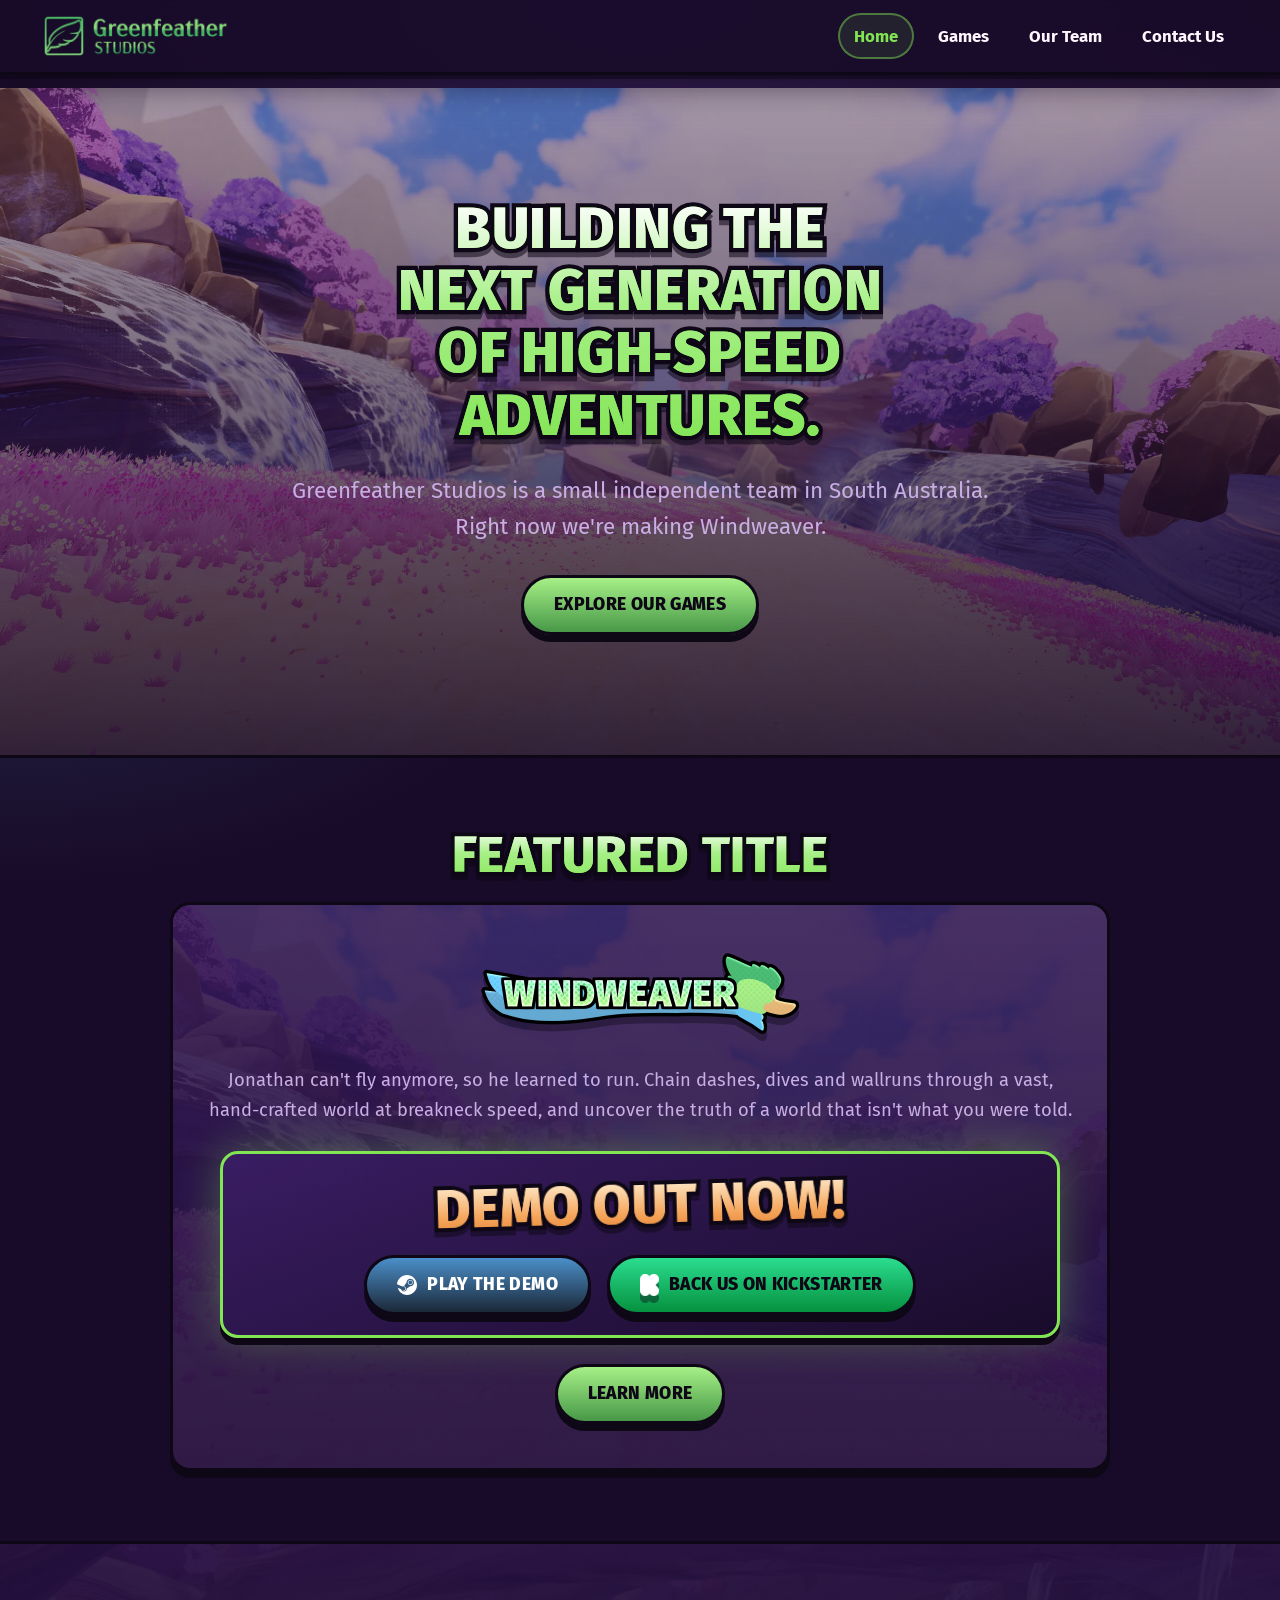
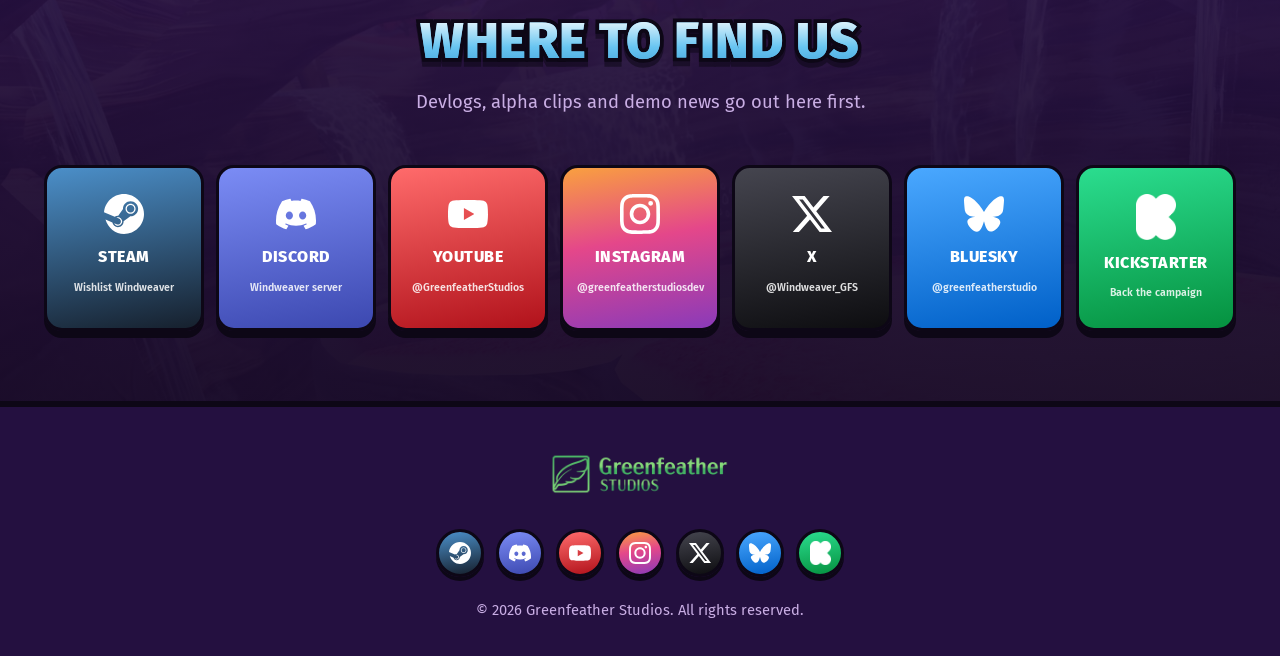
==== commit 59f2c1b6: "bvcf g" ====
--- a/index.html
+++ b/index.html
@@ -14,11 +14,11 @@
     <meta property="og:url" content="https://www.greenfeatherstudios.com.au/">
     <meta property="og:image" content="https://www.greenfeatherstudios.com.au/assets/images/og_windweaver.jpg">
     <meta name="twitter:card" content="summary_large_image">
-    <meta name="twitter:site" content="@WindweaverGFS">
+    <meta name="twitter:site" content="@Windweaver_GFS">
     <meta name="theme-color" content="#180b29">
 
     <noscript><style>.hidden{opacity:1;transform:none}</style></noscript>
-    <link rel="stylesheet" href="styles.min.css?v=62fcf291">
+    <link rel="stylesheet" href="styles.min.css?v=3d0e6d86">
 </head>
 <body>
 
@@ -28,6 +28,7 @@
         <symbol id="i-youtube" viewBox="0 0 24 24"><path d="M23.498 6.186a3.016 3.016 0 0 0-2.122-2.136C19.505 3.545 12 3.545 12 3.545s-7.505 0-9.377.505A3.017 3.017 0 0 0 .502 6.186C0 8.07 0 12 0 12s0 3.93.502 5.814a3.016 3.016 0 0 0 2.122 2.136c1.871.505 9.376.505 9.376.505s7.505 0 9.377-.505a3.015 3.015 0 0 0 2.122-2.136C24 15.93 24 12 24 12s0-3.93-.502-5.814zM9.545 15.568V8.432L15.818 12l-6.273 3.568z"/></symbol>
         <symbol id="i-instagram" viewBox="0 0 24 24"><path d="M7.0301.084c-1.2768.0602-2.1487.264-2.911.5634-.7888.3075-1.4575.72-2.1228 1.3877-.6652.6677-1.075 1.3368-1.3802 2.127-.2954.7638-.4956 1.6365-.552 2.914-.0564 1.2775-.0689 1.6882-.0626 4.947.0062 3.2586.0206 3.6671.0825 4.9473.061 1.2765.264 2.1482.5635 2.9107.308.7889.72 1.4573 1.388 2.1228.6679.6655 1.3365 1.0743 2.1285 1.38.7632.295 1.6361.4961 2.9134.552 1.2773.0559 1.6884.0684 4.9462.0622 3.2578-.0062 3.668-.0207 4.9478-.0814 1.2797-.0607 2.1469-.2652 2.9098-.5633.7889-.3086 1.4578-.72 2.1228-1.3881.665-.6682 1.0745-1.3378 1.3795-2.1284.2957-.7632.4966-1.636.552-2.9124.0555-1.2809.0687-1.6898.0624-4.9483-.0062-3.2585-.0207-3.6668-.0814-4.9465-.0607-1.2797-.264-2.1487-.5635-2.9117-.3084-.7889-.72-1.4568-1.3876-2.1228C21.2982 1.33 20.628.9208 19.8378.6165 19.074.321 18.2017.1197 16.9244.0645 15.6471.0093 15.236-.0044 11.977.0018 8.718.008 8.31.0212 7.0301.084m.1402 21.6932c-1.17-.0509-1.8053-.2453-2.2287-.408-.5606-.216-.96-.4771-1.3819-.895-.422-.4178-.6811-.8186-.9-1.378-.1644-.4234-.3624-1.058-.4171-2.228-.0595-1.2645-.072-1.6442-.079-4.848-.007-3.2037.0053-3.583.0607-4.848.05-1.169.2456-1.805.408-2.2282.216-.5613.4762-.96.895-1.3816.4188-.4217.8184-.6814 1.3783-.9003.423-.1651 1.0575-.3614 2.227-.4171 1.2655-.06 1.6447-.0723 4.848-.0793 3.2033-.007 3.5835.005 4.8495.0608 1.169.0508 1.8053.2445 2.228.408.5608.216.96.4754 1.3816.895.4217.4194.6816.8176.9005 1.3787.1653.4217.3617 1.056.4169 2.2263.0602 1.2655.0739 1.645.0796 4.848.0058 3.203-.0055 3.5834-.061 4.848-.051 1.17-.245 1.8055-.408 2.2294-.216.5604-.4763.96-.8954 1.3814-.419.4215-.8181.6811-1.3783.9-.4224.1649-1.0577.3617-2.2262.4174-1.2656.0595-1.6448.0723-4.8496.0793-3.2047.007-3.5825-.006-4.8483-.0608M16.953 5.5864A1.44 1.44 0 1 0 18.39 4.144a1.44 1.44 0 0 0-1.437 1.4424M5.8385 12.012c.0067 3.4032 2.7706 6.1557 6.173 6.1493 3.4026-.0065 6.1573-2.7701 6.1508-6.1733-.0065-3.4032-2.7714-6.1565-6.1744-6.1498-3.403.0067-6.156 2.771-6.1494 6.1738M8 12.0077a4 4 0 1 1 4.008 3.9921A3.9996 3.9996 0 0 1 8 12.0077"/></symbol>
         <symbol id="i-x" viewBox="0 0 24 24"><path d="M18.901 1.153h3.68l-8.04 9.19L24 22.846h-7.406l-5.8-7.584-6.638 7.584H.474l8.6-9.83L0 1.154h7.594l5.243 6.932ZM17.61 20.644h2.039L6.486 3.24H4.298Z"/></symbol>
+        <symbol id="i-bluesky" viewBox="0 0 24 24"><path d="M12 10.8c-1.087-2.114-4.046-6.053-6.798-7.995C2.566.944 1.561 1.266.902 1.565.139 1.908 0 3.08 0 3.768c0 .69.378 5.65.624 6.479.815 2.736 3.713 3.66 6.383 3.364.136-.02.275-.039.415-.056-.138.022-.276.04-.415.056-3.912.58-7.387 2.005-2.83 7.078 5.013 5.19 6.87-1.113 7.823-4.308.953 3.195 2.05 9.271 7.733 4.308 4.267-4.308 1.172-6.498-2.74-7.078a8.741 8.741 0 0 1-.415-.056c.14.017.279.036.415.056 2.67.297 5.568-.628 6.383-3.364.246-.828.624-5.79.624-6.478 0-.69-.139-1.861-.902-2.206-.659-.298-1.664-.62-4.3 1.24C16.046 4.748 13.087 8.687 12 10.8Z"/></symbol>
     </svg>
 
     <header>
@@ -71,10 +72,10 @@
                         <div class="cd-unit"><span class="cd-num" data-cd="seconds">&ndash;</span><span class="cd-word">Sec</span></div>
                     </div>
                     <div class="countdown-live">
-                        <span class="chunk chunk-sun live-title" data-text="It's Live!">It's Live!</span>
+                        <span class="chunk chunk-sun live-title" data-text="Demo Out Now!">Demo Out Now!</span>
                         <div class="btn-row">
-                            <a href="https://store.steampowered.com/app/4012590/Windweaver/" target="_blank" rel="noopener" class="btn btn-steam"><svg aria-hidden="true"><use href="#i-steam"/></svg>Play the Demo</a>
-                            <a href="https://www.kickstarter.com/projects/windweaver/windweaver-0/" target="_blank" rel="noopener" class="btn btn-kickstarter"><img src="assets/images/kickstarter-k.png" alt="">Back us on Kickstarter</a>
+                            <a href="https://store.steampowered.com/app/4012590/Windweaver/" target="_blank" rel="noopener" class="btn btn-steam btn-live"><svg aria-hidden="true"><use href="#i-steam"/></svg>Play the Demo</a>
+                            <a href="https://www.kickstarter.com/projects/windweaver/windweaver-0/" target="_blank" rel="noopener" class="btn btn-kickstarter btn-live"><img src="assets/images/kickstarter-k.png" alt="">Back us on Kickstarter</a>
                         </div>
                     </div>
                 </div>
@@ -103,11 +104,14 @@
                     <a class="social-tile s-instagram" href="https://www.instagram.com/greenfeatherstudiosdev" target="_blank" rel="noopener">
                         <svg aria-hidden="true"><use href="#i-instagram"/></svg>Instagram<small>@greenfeatherstudiosdev</small>
                     </a>
-                    <a class="social-tile s-x" href="https://x.com/WindweaverGFS" target="_blank" rel="noopener">
-                        <svg aria-hidden="true"><use href="#i-x"/></svg>X<small>@WindweaverGFS</small>
+                    <a class="social-tile s-x" href="https://x.com/Windweaver_GFS" target="_blank" rel="noopener">
+                        <svg aria-hidden="true"><use href="#i-x"/></svg>X<small>@Windweaver_GFS</small>
+                    </a>
+                    <a class="social-tile s-bluesky" href="https://bsky.app/profile/greenfeatherstudio.bsky.social" target="_blank" rel="noopener">
+                        <svg aria-hidden="true"><use href="#i-bluesky"/></svg>Bluesky<small>@greenfeatherstudio</small>
                     </a>
                     <a class="social-tile s-kickstarter" href="https://www.kickstarter.com/projects/windweaver/windweaver-0/" target="_blank" rel="noopener">
-                        <img src="assets/images/kickstarter-k.png" alt="">Kickstarter<small>Notify me on launch</small>
+                        <img src="assets/images/kickstarter-k.png" alt="">Kickstarter<small>Back the campaign</small>
                     </a>
                 </div>
             </div>
@@ -121,12 +125,13 @@
             <a class="s-discord" href="https://discord.com/invite/cyk9uw53G8" target="_blank" rel="noopener" aria-label="Windweaver Discord"><svg aria-hidden="true"><use href="#i-discord"/></svg></a>
             <a class="s-youtube" href="https://www.youtube.com/@GreenfeatherStudios" target="_blank" rel="noopener" aria-label="Greenfeather Studios on YouTube"><svg aria-hidden="true"><use href="#i-youtube"/></svg></a>
             <a class="s-instagram" href="https://www.instagram.com/greenfeatherstudiosdev" target="_blank" rel="noopener" aria-label="Greenfeather Studios on Instagram"><svg aria-hidden="true"><use href="#i-instagram"/></svg></a>
-            <a class="s-x" href="https://x.com/WindweaverGFS" target="_blank" rel="noopener" aria-label="Windweaver on X"><svg aria-hidden="true"><use href="#i-x"/></svg></a>
+            <a class="s-x" href="https://x.com/Windweaver_GFS" target="_blank" rel="noopener" aria-label="Windweaver on X"><svg aria-hidden="true"><use href="#i-x"/></svg></a>
+            <a class="s-bluesky" href="https://bsky.app/profile/greenfeatherstudio.bsky.social" target="_blank" rel="noopener" aria-label="Greenfeather Studios on Bluesky"><svg aria-hidden="true"><use href="#i-bluesky"/></svg></a>
             <a class="s-kickstarter" href="https://www.kickstarter.com/projects/windweaver/windweaver-0/" target="_blank" rel="noopener" aria-label="Windweaver on Kickstarter"><img src="assets/images/kickstarter-k.png" alt=""></a>
         </div>
         <p>&copy; 2026 Greenfeather Studios. All rights reserved.</p>
     </footer>
 
-    <script src="script.min.js?v=7baa77b5"></script>
+    <script src="script.min.js?v=ee0491c8"></script>
 </body>
 </html>
--- a/styles.min.css
+++ b/styles.min.css
@@ -1 +1 @@
-@import url('https://fonts.googleapis.com/css2?family=Fira+Sans:ital,wght@0,300;0,400;0,500;0,600;0,700;0,800;0,900;1,400;1,800&display=swap');:root{--ink:#0d0716;--bg-deep:#180b29;--bg-mid:#241040;--bg-surface:#2e1650;--bg-raise:#3a1d64;--violet:#6b3fa0;--violet-light:#9b6bd6;--magenta:#e85bb8;--pink:#f472ce;--pink-soft:#dc87d1;--sand:#e0a868;--sand-light:#f0d3a8;--green:#82e554;--green-pale:#a7f087;--green-deep:#479848;--orange:#f5a65b;--orange-hot:#ff8c3b;--sky:#68c5f1;--sky-deep:#3d9bd6;--text-main:#fff7fd;--text-muted:#c9aee4;--green-gradient:linear-gradient(180deg,#ffffff 0%,var(--green-pale) 42%,var(--green) 100%);--green-btn:linear-gradient(180deg,var(--green-pale),var(--green-deep));--orange-btn:linear-gradient(180deg,#ffc98d,#e07a2c);--sky-gradient:linear-gradient(180deg,var(--sky),var(--sky-deep));--outline:3px;--lift:7px}*{margin:0;padding:0;box-sizing:border-box}html{scroll-behavior:smooth}body{font-family:'Fira Sans',sans-serif;background-color:var(--bg-deep);color:var(--text-main);line-height:1.6;overflow-x:hidden;background-image:radial-gradient(ellipse 80% 50% at 50% 0%,rgba(107,63,160,0.45),transparent 70%),radial-gradient(ellipse 60% 40% at 100% 30%,rgba(232,91,184,0.18),transparent 70%),radial-gradient(ellipse 60% 40% at 0% 70%,rgba(104,197,241,0.12),transparent 70%);background-attachment:fixed}.chunk{position:relative;display:inline-block;font-weight:800;text-transform:uppercase;letter-spacing:0.01em;line-height:1.08;padding:0 0.12em 0.08em;text-wrap:balance;color:var(--chunk-solid,var(--green));-webkit-text-stroke:0.15em var(--ink);paint-order:stroke fill;filter:drop-shadow(0 5px 0 rgba(13,7,22,0.55))}.chunk::after{content:attr(data-text) / "";position:absolute;left:0;top:0;padding:inherit;-webkit-text-stroke:0;color:transparent;background-image:var(--chunk-fill,var(--green-gradient));-webkit-background-clip:text;background-clip:text}.chunk-sky{--chunk-solid:var(--sky);--chunk-fill:linear-gradient(180deg,#ffffff,var(--sky) 55%,var(--sky-deep))}.chunk-sun{--chunk-solid:var(--orange);--chunk-fill:linear-gradient(180deg,#fff2d8,var(--orange) 60%,#e07a2c)}.chunk-pink{--chunk-solid:var(--magenta);--chunk-fill:linear-gradient(180deg,#ffd9f2,var(--magenta) 60%,#b8318c)}.section-title{display:table;margin:0 auto 14px auto;text-align:center;font-size:clamp(2rem,5vw,3.2rem)}.section-sub{text-align:center;color:var(--text-muted);font-size:1.15rem;max-width:780px;margin:0 auto 48px auto}header{background-color:rgba(24,11,41,0.92);backdrop-filter:blur(12px);position:fixed;width:100%;top:0;z-index:1000;border-bottom:var(--outline) solid var(--ink);box-shadow:0 4px 0 rgba(13,7,22,0.5),0 10px 30px rgba(13,7,22,0.6)}nav{display:flex;justify-content:space-between;align-items:center;max-width:1240px;margin:0 auto;padding:12px 20px;gap:20px}.logo img{height:48px;display:block;transition:transform 0.25s cubic-bezier(0.2,1.4,0.4,1)}.logo img:hover{transform:scale(1.06) rotate(-1.5deg)}.nav-links{list-style:none;display:flex;align-items:center;gap:8px}.nav-links a{display:block;color:var(--text-main);text-decoration:none;font-size:1.05rem;font-weight:700;padding:8px 14px;border-radius:999px;border:2px solid transparent;transition:color 0.2s ease,background-color 0.2s ease,border-color 0.2s ease,transform 0.2s ease}.nav-links a:hover{color:var(--ink);background:var(--green);border-color:var(--ink);transform:translateY(-2px)}.nav-links a.active{color:var(--green);border-color:rgba(130,229,84,0.45);background:rgba(130,229,84,0.1)}.nav-links a.active:hover{color:var(--ink)}.nav-toggle{display:none;background:none;border:none;cursor:pointer;padding:10px;z-index:1100}.nav-toggle span{display:block;width:26px;height:3px;margin:5px 0;background-color:var(--text-main);border-radius:2px;transition:transform 0.3s ease,opacity 0.3s ease}.nav-toggle[aria-expanded="true"] span:nth-child(1){transform:translateY(8px) rotate(45deg)}.nav-toggle[aria-expanded="true"] span:nth-child(2){opacity:0}.nav-toggle[aria-expanded="true"] span:nth-child(3){transform:translateY(-8px) rotate(-45deg)}main{padding-top:88px;min-height:calc(100vh - 80px)}.hero{position:relative;overflow:hidden;text-align:center;padding:110px 20px 120px;border-bottom:var(--outline) solid var(--ink);background:linear-gradient(rgba(24,11,41,0.30),rgba(24,11,41,0.55) 45%,rgba(24,11,41,0.88)),url('assets/images/ww_hero_canyon.webp') center/cover no-repeat}.hero-ww{background:linear-gradient(rgba(24,11,41,0.34),rgba(24,11,41,0.6) 45%,rgba(24,11,41,0.9)),url('assets/images/Library_Hero.webp') center/cover no-repeat}.hero-team{background:linear-gradient(rgba(24,11,41,0.42),rgba(24,11,41,0.68) 45%,rgba(24,11,41,0.9)),url('assets/images/ww_ss_plaza.webp') center/cover no-repeat}.hero-contact{background:linear-gradient(rgba(24,11,41,0.42),rgba(24,11,41,0.68) 45%,rgba(24,11,41,0.9)),url('assets/images/ww_ss_bridge.webp') center/cover no-repeat}.hero-short{padding:80px 20px 90px}.hero > *{position:relative;z-index:2}.hero h1{font-size:clamp(2rem,5.2vw,3.6rem);max-width:17ch;margin-bottom:22px}.hero p{font-size:clamp(1.05rem,2.2vw,1.4rem);color:var(--text-muted);max-width:820px;margin:0 auto 30px auto}.hero-logo{max-width:660px;width:92%;margin-bottom:22px;filter:drop-shadow(0 10px 0 rgba(13,7,22,0.45)) drop-shadow(0 18px 34px rgba(13,7,22,0.7));animation:bob 5s ease-in-out infinite}@keyframes bob{0%,100%{transform:translateY(0)}50%{transform:translateY(-9px)}}.btn-row{display:flex;justify-content:center;gap:16px;flex-wrap:wrap}.btn{display:inline-flex;align-items:center;gap:10px;padding:13px 30px;background:var(--green-btn);color:var(--ink);text-decoration:none;border-radius:999px;font-size:1.1rem;font-weight:800;text-transform:uppercase;letter-spacing:0.02em;border:var(--outline) solid var(--ink);box-shadow:0 var(--lift) 0 var(--ink);cursor:pointer;font-family:inherit;transition:transform 0.14s ease,box-shadow 0.14s ease,filter 0.14s ease}.btn:hover{transform:translateY(-3px);box-shadow:0 calc(var(--lift) + 3px) 0 var(--ink);filter:saturate(1.15) brightness(1.05)}.btn:active{transform:translateY(var(--lift));box-shadow:0 0 0 var(--ink)}.btn svg{width:20px;height:20px;fill:currentColor;flex-shrink:0}.btn-steam{background:linear-gradient(180deg,#4b8fc9,#1b2838);color:#fff}.btn-discord{background:linear-gradient(180deg,#7b8cf5,#4453c4);color:#fff}.btn-ghost{background:rgba(255,255,255,0.06);color:var(--text-main);border-color:var(--ink)}.btn-sun{background:var(--orange-btn);color:var(--ink)}.container{max-width:1240px;margin:0 auto;padding:70px 20px}.container-tight{max-width:900px}.grid{display:grid;grid-template-columns:repeat(auto-fit,minmax(290px,1fr));gap:28px}.card{position:relative;background-color:var(--bg-surface);padding:30px;border-radius:20px;text-align:center;border:var(--outline) solid var(--ink);box-shadow:0 var(--lift) 0 var(--ink);transition:transform 0.28s cubic-bezier(0.2,1.2,0.4,1),box-shadow 0.28s ease,background-color 0.28s ease}.card:hover{transform:translateY(-8px) rotate(-0.6deg);box-shadow:0 calc(var(--lift) + 8px) 0 var(--ink);background-color:var(--bg-raise)}.card > img{max-width:100%;border-radius:8px;margin-bottom:20px}.card h2{font-size:1.6rem;font-weight:800}.card .card-role{color:var(--green);font-weight:700;font-size:1rem;margin:4px 0 14px 0;text-transform:uppercase;letter-spacing:0.03em}.card p{color:var(--text-muted)}.featured{max-width:940px;margin:0 auto;padding:44px 34px;background:linear-gradient(rgba(46,22,80,0.86),rgba(36,16,64,0.94)),url('assets/images/ww_ss_vista.webp') center/cover no-repeat}.featured img{max-width:320px;width:78%;border-radius:0;filter:drop-shadow(0 7px 0 rgba(13,7,22,0.4))}img.team-img{width:152px;height:152px;border-radius:50%;object-fit:cover;border:var(--outline) solid var(--ink);outline:4px solid var(--green);outline-offset:-7px;margin:0 auto 20px auto;display:block;background-color:var(--bg-mid);box-shadow:0 6px 0 rgba(13,7,22,0.45);transition:transform 0.3s cubic-bezier(0.2,1.4,0.4,1),outline-color 0.3s ease}.card:hover .team-img{transform:scale(1.07) rotate(3deg);outline-color:var(--orange)}.badge-row{display:flex;justify-content:center;flex-wrap:wrap;gap:10px;margin:0 auto 28px auto}.badge{display:inline-flex;align-items:center;gap:7px;padding:6px 16px;border-radius:999px;border:2px solid var(--ink);background:rgba(255,255,255,0.08);font-size:0.9rem;font-weight:700;text-transform:uppercase;letter-spacing:0.04em;color:var(--text-main)}.badge-free{background:var(--green-btn);color:var(--ink)}.badge-mp{background:var(--sky-gradient);color:var(--ink)}.video-container{display:flex;justify-content:center;align-items:center;width:100%;max-width:840px;margin:40px auto 0 auto;aspect-ratio:16 / 9;border-radius:18px;border:var(--outline) solid var(--ink);box-shadow:0 var(--lift) 0 var(--ink),0 22px 44px rgba(13,7,22,0.7);overflow:hidden;position:relative;background-color:#000;cursor:pointer}.video-container img{width:100%;height:100%;object-fit:cover;position:absolute;top:0;left:0;transition:opacity 0.3s ease,transform 0.5s ease}.video-container:hover img{opacity:0.75;transform:scale(1.03)}.play-button{width:78px;height:78px;background:var(--green-btn);border:var(--outline) solid var(--ink);box-shadow:0 5px 0 var(--ink);border-radius:50%;position:relative;z-index:10;display:flex;justify-content:center;align-items:center;transition:transform 0.2s cubic-bezier(0.2,1.4,0.4,1)}.play-button::after{content:'';border-style:solid;border-width:13px 0 13px 21px;border-color:transparent transparent transparent var(--ink);margin-left:6px}.video-container:hover .play-button{transform:scale(1.12)}.video-container iframe{width:100%;height:100%;border:none;position:absolute;top:0;left:0}.feature-section{display:flex;align-items:center;gap:56px;margin-bottom:90px}.feature-section:last-child{margin-bottom:0}.feature-section.reverse{flex-direction:row-reverse}.feature-image{flex:0 0 30%;display:flex;justify-content:center;position:relative;z-index:1}.feature-image img{width:100%;position:relative;z-index:2}.feature-image.framed img{border-radius:18px;border:var(--outline) solid var(--ink);box-shadow:0 var(--lift) 0 var(--ink)}.feature-image.wide{flex:0 0 46%}.feature-text{flex:1}.feature-text h2{font-size:clamp(1.8rem,4vw,2.7rem);margin-bottom:20px}.feature-text p{font-size:1.15rem;color:var(--text-muted);margin-bottom:16px}.move-grid{display:grid;grid-template-columns:repeat(auto-fit,minmax(230px,1fr));gap:24px}.move-card{position:relative;overflow:hidden;padding:28px 24px;border-radius:18px;border:var(--outline) solid var(--ink);box-shadow:0 var(--lift) 0 var(--ink);background-color:var(--bg-surface);text-align:left;transition:transform 0.25s cubic-bezier(0.2,1.2,0.4,1),box-shadow 0.25s ease}.move-card:hover{transform:translateY(-8px);box-shadow:0 calc(var(--lift) + 8px) 0 var(--ink)}.move-card h3{font-size:1.55rem;font-weight:800;text-transform:uppercase;letter-spacing:0.04em;margin-bottom:10px}.move-card p{color:var(--text-muted);font-size:1.02rem;position:relative;z-index:2}.move-num{position:absolute;right:10px;bottom:-18px;font-size:5.5rem;font-weight:900;line-height:1;color:rgba(255,255,255,0.06);z-index:1;pointer-events:none}.move-dash h3{color:var(--green)}.move-dive h3{color:var(--sky)}.move-charge h3{color:var(--orange)}.move-wall h3{color:var(--pink)}.move-dash{background-image:linear-gradient(160deg,rgba(130,229,84,0.16),transparent 60%)}.move-dive{background-image:linear-gradient(160deg,rgba(104,197,241,0.16),transparent 60%)}.move-charge{background-image:linear-gradient(160deg,rgba(245,166,91,0.16),transparent 60%)}.move-wall{background-image:linear-gradient(160deg,rgba(244,114,206,0.16),transparent 60%)}.mode-grid{display:grid;grid-template-columns:repeat(auto-fit,minmax(260px,1fr));gap:24px}.mode-card{position:relative;overflow:hidden;border-radius:18px;border:var(--outline) solid var(--ink);box-shadow:0 var(--lift) 0 var(--ink);min-height:200px;display:flex;flex-direction:column;justify-content:flex-end;padding:20px;text-align:left;background-size:cover;background-position:center;transition:transform 0.25s cubic-bezier(0.2,1.2,0.4,1),box-shadow 0.25s ease}.mode-card::before{content:'';position:absolute;inset:0;background:linear-gradient(transparent 30%,rgba(13,7,22,0.35) 60%,rgba(13,7,22,0.9) 100%);transition:opacity 0.3s ease}.mode-card:hover{transform:translateY(-8px);box-shadow:0 calc(var(--lift) + 8px) 0 var(--ink)}.mode-card > *{position:relative;z-index:2}.mode-card h3{margin-bottom:0;font-size:1.35rem;font-weight:800;text-transform:uppercase;letter-spacing:0.03em;color:var(--text-main);margin-bottom:6px;text-shadow:0 2px 6px rgba(13,7,22,0.9)}.pin-list{display:grid;grid-template-columns:repeat(2,minmax(0,1fr));gap:10px 22px;margin-top:24px;list-style:none}.pin-list li{display:grid;grid-template-columns:40px 1fr;align-items:start;gap:12px;padding:9px 0}.pin-list img{width:40px;height:40px;object-fit:contain;margin:0;border-radius:0;filter:drop-shadow(0 2px 0 rgba(13,7,22,0.5))}.pin-name{display:block;font-weight:800;font-size:0.98rem;color:var(--text-main);line-height:1.3}.pin-list p{margin:1px 0 0 0;font-size:0.88rem;line-height:1.45;color:var(--text-muted)}.pin-note{margin-top:18px;font-size:0.95rem;color:var(--text-muted)}.countdown{display:block;width:100%;max-width:840px;margin-left:auto;margin-right:auto;padding:13px 16px 12px;border-radius:18px;border:var(--outline) solid var(--ink);box-shadow:0 var(--lift) 0 var(--ink);background:linear-gradient(160deg,rgba(58,29,100,0.96),rgba(24,11,41,0.96));text-align:center}.countdown .countdown-label{font-size:0.82rem;font-weight:800;text-transform:uppercase;letter-spacing:0.14em;color:var(--green);margin:0 0 10px 0}.countdown-units{display:flex;justify-content:center;gap:10px}.cd-unit{flex:1 1 0;min-width:0;padding:7px 6px 5px;border-radius:12px;border:2px solid var(--ink);background:rgba(13,7,22,0.55)}.cd-num{display:block;font-size:2rem;font-weight:800;line-height:1;color:var(--text-main);font-variant-numeric:tabular-nums}.cd-word{display:block;margin-top:3px;font-size:0.68rem;font-weight:700;text-transform:uppercase;letter-spacing:0.08em;color:var(--text-muted)}.countdown .countdown-when{margin:11px 0 0 0;font-size:0.86rem;color:var(--text-muted)}.countdown .countdown-live{display:none}.countdown.is-live .countdown-units,.countdown.is-live .countdown-when{display:none}.countdown.is-live{padding:22px 16px 20px;border-color:var(--green);box-shadow:0 var(--lift) 0 var(--ink),0 0 42px rgba(130,229,84,0.35)}.countdown.is-live .countdown-live{display:block}.live-title{font-size:clamp(2.1rem,5.5vw,3.4rem);animation:livePop 0.7s cubic-bezier(0.2,1.6,0.4,1) both}.countdown.is-live .btn-row{margin-top:16px}@keyframes livePop{0%{opacity:0;transform:scale(0.4) rotate(-8deg)}70%{opacity:1;transform:scale(1.08) rotate(3deg)}100%{opacity:1;transform:scale(1) rotate(-1.5deg)}}.countdown.is-live .countdown-label{display:none}.countdown-sm{padding:12px 18px 11px}.countdown-sm .cd-unit{min-width:50px;padding:6px 4px 5px}.countdown-sm .cd-num{font-size:1.5rem}.socials-band{border-top:var(--outline) solid var(--ink);border-bottom:var(--outline) solid var(--ink);background:linear-gradient(rgba(36,16,64,0.92),rgba(24,11,41,0.96)),url('assets/images/ww_ss_falls.webp') center/cover no-repeat}.social-grid{display:grid;grid-template-columns:repeat(auto-fit,minmax(176px,1fr));gap:18px;max-width:1240px;margin:0 auto}.social-tile{display:flex;flex-direction:column;align-items:center;gap:10px;padding:26px 18px;border-radius:18px;border:var(--outline) solid var(--ink);box-shadow:0 var(--lift) 0 var(--ink);text-decoration:none;color:#fff;font-weight:800;text-transform:uppercase;letter-spacing:0.03em;transition:transform 0.22s cubic-bezier(0.2,1.3,0.4,1),box-shadow 0.22s ease,filter 0.22s ease}.social-tile:hover{transform:translateY(-7px) rotate(-1deg);box-shadow:0 calc(var(--lift) + 7px) 0 var(--ink);filter:saturate(1.2) brightness(1.08)}.social-tile svg{width:40px;height:40px;fill:currentColor}.social-tile small{display:block;font-size:0.78rem;font-weight:600;text-transform:none;letter-spacing:0;opacity:0.85}.s-steam{background:linear-gradient(170deg,#4b8fc9,#16202d)}.s-discord{background:linear-gradient(170deg,#7b8cf5,#3c48b0)}.s-youtube{background:linear-gradient(170deg,#ff6b6b,#b1121b)}.s-instagram{background:linear-gradient(170deg,#f9a03f 0%,#e4478a 45%,#8a3ab9 100%)}.s-x{background:linear-gradient(170deg,#45454f,#0d0d10)}.s-kickstarter{background:linear-gradient(170deg,#2bdd8f,#05913f)}.social-tile img{width:40px;height:auto}.footer-socials img{width:21px;height:auto}.btn img{width:19px;height:auto;margin:0;border-radius:0;flex-shrink:0}.btn-kickstarter{background:linear-gradient(180deg,#2bdd8f,#05913f);color:var(--ink)}.footer-socials{display:flex;justify-content:center;gap:12px;flex-wrap:wrap;margin:18px 0 22px 0}.footer-socials a{display:grid;place-items:center;width:48px;height:48px;border-radius:50%;border:var(--outline) solid var(--ink);box-shadow:0 4px 0 var(--ink);color:#fff;transition:transform 0.2s cubic-bezier(0.2,1.4,0.4,1),box-shadow 0.2s ease}.footer-socials a:hover{transform:translateY(-4px);box-shadow:0 8px 0 var(--ink)}.footer-socials svg{width:22px;height:22px;fill:currentColor}.gallery-grid{display:grid;grid-template-columns:repeat(auto-fit,minmax(300px,1fr));gap:20px}.gallery-item{overflow:hidden;border-radius:16px;border:var(--outline) solid var(--ink);box-shadow:0 5px 0 var(--ink);cursor:pointer;transition:transform 0.25s ease,box-shadow 0.25s ease}.gallery-item img{width:100%;height:100%;object-fit:cover;aspect-ratio:16 / 9;display:block;transition:transform 0.45s ease}.gallery-item:hover{transform:translateY(-5px);box-shadow:0 10px 0 var(--ink)}.gallery-item:hover img{transform:scale(1.07)}form{display:flex;flex-direction:column;gap:15px;max-width:620px;margin:0 auto}input,textarea{width:100%;padding:15px;background-color:rgba(13,7,22,0.5);border:var(--outline) solid var(--ink);color:var(--text-main);border-radius:12px;font-family:'Fira Sans',sans-serif;font-size:1.05rem;transition:border-color 0.2s ease,background-color 0.2s ease}input::placeholder,textarea::placeholder{color:rgba(201,174,228,0.65)}input:focus,textarea:focus{outline:none;border-color:var(--green);background-color:rgba(13,7,22,0.75)}footer{text-align:center;padding:44px 20px 34px;background-color:var(--bg-mid);border-top:var(--outline) solid var(--ink);margin-top:auto}.footer-logo{height:46px;margin-bottom:6px}footer p{color:var(--text-muted);font-size:0.92rem}footer a.footer-link{color:var(--green);text-decoration:none;font-weight:600}footer a.footer-link:hover{text-decoration:underline}.hidden{opacity:0;transform:translateY(30px);transition:opacity 0.8s ease-out,transform 0.8s ease-out}.hidden.slide-left{transform:translateX(-90px)}.hidden.slide-right{transform:translateX(90px)}.hidden.show{opacity:1;transform:translate(0,0)}.paintbrush-bg::before{content:'';position:absolute;top:50%;left:50%;width:160%;height:80%;z-index:0;filter:blur(46px);border-radius:100px;opacity:0;transform:translate(-50%,-50%) scaleX(0);transition:transform 1s cubic-bezier(0.2,0.8,0.2,1),opacity 0.8s ease-out}.slide-left.paintbrush-bg::before{transform-origin:left center}.slide-right.paintbrush-bg::before{transform-origin:right center}.show.paintbrush-bg::before{opacity:0.5;transform:translate(-50%,-50%) scaleX(1)}.paintbrush-green::before{background-color:#91ff82}.paintbrush-orange::before{background-color:#fda86b}.paintbrush-pink::before{background-color:#f472ce}.paintbrush-sky::before{background-color:#68c5f1}.lightbox{position:fixed;top:0;left:0;width:100%;height:100%;background-color:rgba(13,7,22,0.94);z-index:2000;display:flex;justify-content:center;align-items:center;opacity:0;pointer-events:none;transition:opacity 0.3s ease}.lightbox.active{opacity:1;pointer-events:auto}.lightbox-stage{display:flex;flex-direction:column;align-items:center;gap:14px;max-width:min(1200px,88vw)}.lightbox img{max-width:100%;max-height:76vh;border-radius:12px;border:var(--outline) solid var(--ink);box-shadow:0 10px 0 var(--ink),0 0 60px rgba(232,91,184,0.25)}.lightbox-meta{display:flex;align-items:center;gap:14px;flex-wrap:wrap;justify-content:center;text-align:center}#lightbox-caption{font-size:1rem;color:var(--text-main);font-weight:600}#lightbox-count{font-size:0.85rem;font-weight:700;color:var(--ink);background:var(--green);border:2px solid var(--ink);border-radius:999px;padding:2px 12px;font-variant-numeric:tabular-nums}.lightbox-close,.lightbox-nav{position:absolute;display:grid;place-items:center;cursor:pointer;color:#fff;background:rgba(13,7,22,0.75);border:var(--outline) solid var(--ink);border-radius:50%;transition:background-color 0.2s ease,transform 0.2s ease,color 0.2s ease;padding:0;font-family:inherit}.lightbox-close{top:20px;right:24px;width:52px;height:52px;font-size:34px;line-height:1}.lightbox-nav{top:50%;margin-top:-30px;width:60px;height:60px}.lightbox-nav svg{width:26px;height:26px;fill:currentColor}#lightbox-prev{left:20px}#lightbox-next{right:20px}.lightbox-close:hover,.lightbox-nav:hover{background:var(--green);color:var(--ink);transform:scale(1.1)}.lightbox-nav:hover{transform:scale(1.1)}.lightbox-close:focus-visible,.lightbox-nav:focus-visible{outline:3px solid var(--green);outline-offset:3px}@media (max-width:768px){.lightbox-nav{width:48px;height:48px;margin-top:-24px}#lightbox-prev{left:8px}#lightbox-next{right:8px}.lightbox-close{width:46px;height:46px;font-size:28px;top:12px;right:12px}.lightbox img{max-height:62vh}}@media (max-width:900px){.feature-image{flex:0 0 38%}}@media (max-width:768px){.nav-toggle{display:block}.nav-links{position:fixed;top:75px;left:0;right:0;flex-direction:column;align-items:stretch;gap:0;background-color:rgba(24,11,41,0.99);backdrop-filter:blur(12px);border-bottom:var(--outline) solid var(--ink);max-height:0;overflow:hidden;transition:max-height 0.35s ease}.nav-links.open{max-height:340px}.nav-links li{width:100%;text-align:center}.nav-links a{border-radius:0;border:none;padding:16px;font-size:1.2rem}.nav-links a:hover{transform:none}.nav-links li + li a{border-top:1px solid rgba(255,255,255,0.08)}.hero{padding:70px 18px 80px}.container{padding:54px 18px}.feature-section,.feature-section.reverse{flex-direction:column;text-align:center}.feature-image,.feature-image.wide{flex:auto;max-width:66%;margin:0 auto 22px auto}.move-card,.mode-card{text-align:center}.pin-list{grid-template-columns:1fr}.pin-list li{text-align:left}.featured{padding:32px 20px}}@media (prefers-reduced-motion:reduce){html{scroll-behavior:auto}.hero::after,.hero-logo,.live-title{animation:none}.hidden{opacity:1;transform:none;transition:none}.show.paintbrush-bg::before{transition:none}*,*::before,*::after{transition-duration:0.01ms !important}}#launch-takeover{position:fixed;inset:0;z-index:3000;display:none;place-items:center;text-align:center;padding:24px;background:radial-gradient(circle at 50% 45%,rgba(58,29,100,0.97),rgba(13,7,22,0.99) 68%);backdrop-filter:blur(8px)}#launch-takeover.on{display:grid;animation:ltFade 0.45s ease both}@keyframes ltFade{from{opacity:0}to{opacity:1}}.lt-inner{position:relative;max-width:900px}.lt-sub,.lt-count,.lt-live{position:relative;z-index:1}.lt-sub{font-size:clamp(0.95rem,2.4vw,1.4rem);font-weight:800;text-transform:uppercase;letter-spacing:0.22em;color:var(--green);margin-bottom:6px}.lt-count .chunk{font-size:clamp(7rem,30vw,20rem);line-height:0.95}.lt-count{animation:ltPop 0.85s cubic-bezier(0.2,1.5,0.4,1)}@keyframes ltPop{0%{transform:scale(1.5);opacity:0.15}45%{transform:scale(0.96);opacity:1}100%{transform:scale(1);opacity:1}}#launch-takeover.tense .lt-count .chunk{--chunk-solid:var(--orange);--chunk-fill:linear-gradient(180deg,#fff2d8,var(--orange) 60%,#e07a2c)}#launch-takeover.tense .lt-inner{animation:ltShake 0.42s infinite}@keyframes ltShake{0%,100%{transform:translate(0,0)}25%{transform:translate(-5px,3px)}50%{transform:translate(4px,-4px)}75%{transform:translate(-3px,-2px)}}.lt-live{display:none}#launch-takeover.live .lt-live{display:block;animation:ltPop 0.7s cubic-bezier(0.2,1.6,0.4,1) both}#launch-takeover.live .lt-sub,#launch-takeover.live .lt-count{display:none}.lt-live .chunk{font-size:clamp(3rem,13vw,8rem)}.lt-live .btn-row{margin-top:26px}.lt-ring{position:absolute;left:50%;top:50%;width:340px;height:340px;margin:-170px 0 0 -170px;border:5px solid var(--green);border-radius:50%;opacity:0;pointer-events:none}#launch-takeover.live .lt-ring{animation:ltRing 1.8s ease-out infinite}.lt-ring:nth-child(2){animation-delay:0.6s}.lt-ring:nth-child(3){animation-delay:1.2s}@keyframes ltRing{0%{transform:scale(0.3);opacity:0.75}100%{transform:scale(4.2);opacity:0}}.lt-close{position:absolute;top:22px;right:24px;width:46px;height:46px;display:grid;place-items:center;font-size:30px;line-height:1;color:var(--text-muted);background:rgba(13,7,22,0.7);border:2px solid var(--ink);border-radius:50%;cursor:pointer;font-family:inherit}.lt-close:hover{color:var(--ink);background:var(--green)}@media (prefers-reduced-motion:reduce){#launch-takeover.on,.lt-count,#launch-takeover.tense .lt-inner,#launch-takeover.live .lt-live,#launch-takeover.live .lt-ring{animation:none}.lt-ring{display:none}}+@import url('https://fonts.googleapis.com/css2?family=Fira+Sans:ital,wght@0,300;0,400;0,500;0,600;0,700;0,800;0,900;1,400;1,800&display=swap');:root{--ink:#0d0716;--bg-deep:#180b29;--bg-mid:#241040;--bg-surface:#2e1650;--bg-raise:#3a1d64;--violet:#6b3fa0;--violet-light:#9b6bd6;--magenta:#e85bb8;--pink:#f472ce;--pink-soft:#dc87d1;--sand:#e0a868;--sand-light:#f0d3a8;--green:#82e554;--green-pale:#a7f087;--green-deep:#479848;--orange:#f5a65b;--orange-hot:#ff8c3b;--sky:#68c5f1;--sky-deep:#3d9bd6;--text-main:#fff7fd;--text-muted:#c9aee4;--green-gradient:linear-gradient(180deg,#ffffff 0%,var(--green-pale) 42%,var(--green) 100%);--green-btn:linear-gradient(180deg,var(--green-pale),var(--green-deep));--orange-btn:linear-gradient(180deg,#ffc98d,#e07a2c);--sky-gradient:linear-gradient(180deg,var(--sky),var(--sky-deep));--outline:3px;--lift:7px}*{margin:0;padding:0;box-sizing:border-box}html{scroll-behavior:smooth}body{font-family:'Fira Sans',sans-serif;background-color:var(--bg-deep);color:var(--text-main);line-height:1.6;overflow-x:hidden;background-image:radial-gradient(ellipse 80% 50% at 50% 0%,rgba(107,63,160,0.45),transparent 70%),radial-gradient(ellipse 60% 40% at 100% 30%,rgba(232,91,184,0.18),transparent 70%),radial-gradient(ellipse 60% 40% at 0% 70%,rgba(104,197,241,0.12),transparent 70%);background-attachment:fixed}.chunk{position:relative;display:inline-block;font-weight:800;text-transform:uppercase;letter-spacing:0.01em;line-height:1.08;padding:0 0.12em 0.08em;text-wrap:balance;color:var(--chunk-solid,var(--green));-webkit-text-stroke:0.15em var(--ink);paint-order:stroke fill;filter:drop-shadow(0 5px 0 rgba(13,7,22,0.55))}.chunk::after{content:attr(data-text) / "";position:absolute;left:0;top:0;padding:inherit;-webkit-text-stroke:0;color:transparent;background-image:var(--chunk-fill,var(--green-gradient));-webkit-background-clip:text;background-clip:text}.chunk-sky{--chunk-solid:var(--sky);--chunk-fill:linear-gradient(180deg,#ffffff,var(--sky) 55%,var(--sky-deep))}.chunk-sun{--chunk-solid:var(--orange);--chunk-fill:linear-gradient(180deg,#fff2d8,var(--orange) 60%,#e07a2c)}.chunk-pink{--chunk-solid:var(--magenta);--chunk-fill:linear-gradient(180deg,#ffd9f2,var(--magenta) 60%,#b8318c)}.section-title{display:table;margin:0 auto 14px auto;text-align:center;font-size:clamp(2rem,5vw,3.2rem)}.section-sub{text-align:center;color:var(--text-muted);font-size:1.15rem;max-width:780px;margin:0 auto 48px auto}header{background-color:rgba(24,11,41,0.92);backdrop-filter:blur(12px);position:fixed;width:100%;top:0;z-index:1000;border-bottom:var(--outline) solid var(--ink);box-shadow:0 4px 0 rgba(13,7,22,0.5),0 10px 30px rgba(13,7,22,0.6)}nav{display:flex;justify-content:space-between;align-items:center;max-width:1240px;margin:0 auto;padding:12px 20px;gap:20px}.logo img{height:48px;display:block;transition:transform 0.25s cubic-bezier(0.2,1.4,0.4,1)}.logo img:hover{transform:scale(1.06) rotate(-1.5deg)}.nav-links{list-style:none;display:flex;align-items:center;gap:8px}.nav-links a{display:block;color:var(--text-main);text-decoration:none;font-size:1.05rem;font-weight:700;padding:8px 14px;border-radius:999px;border:2px solid transparent;transition:color 0.2s ease,background-color 0.2s ease,border-color 0.2s ease,transform 0.2s ease}.nav-links a:hover{color:var(--ink);background:var(--green);border-color:var(--ink);transform:translateY(-2px)}.nav-links a.active{color:var(--green);border-color:rgba(130,229,84,0.45);background:rgba(130,229,84,0.1)}.nav-links a.active:hover{color:var(--ink)}.nav-toggle{display:none;background:none;border:none;cursor:pointer;padding:10px;z-index:1100}.nav-toggle span{display:block;width:26px;height:3px;margin:5px 0;background-color:var(--text-main);border-radius:2px;transition:transform 0.3s ease,opacity 0.3s ease}.nav-toggle[aria-expanded="true"] span:nth-child(1){transform:translateY(8px) rotate(45deg)}.nav-toggle[aria-expanded="true"] span:nth-child(2){opacity:0}.nav-toggle[aria-expanded="true"] span:nth-child(3){transform:translateY(-8px) rotate(-45deg)}main{padding-top:88px;min-height:calc(100vh - 80px)}.hero{position:relative;overflow:hidden;text-align:center;padding:110px 20px 120px;border-bottom:var(--outline) solid var(--ink);background:linear-gradient(rgba(24,11,41,0.30),rgba(24,11,41,0.55) 45%,rgba(24,11,41,0.88)),url('assets/images/ww_hero_canyon.webp') center/cover no-repeat}.hero-ww{background:linear-gradient(rgba(24,11,41,0.34),rgba(24,11,41,0.6) 45%,rgba(24,11,41,0.9)),url('assets/images/Library_Hero.webp') center/cover no-repeat}.hero-team{background:linear-gradient(rgba(24,11,41,0.42),rgba(24,11,41,0.68) 45%,rgba(24,11,41,0.9)),url('assets/images/ww_ss_plaza.webp') center/cover no-repeat}.hero-contact{background:linear-gradient(rgba(24,11,41,0.42),rgba(24,11,41,0.68) 45%,rgba(24,11,41,0.9)),url('assets/images/ww_ss_bridge.webp') center/cover no-repeat}.hero-short{padding:80px 20px 90px}.hero > *{position:relative;z-index:2}.hero h1{font-size:clamp(2rem,5.2vw,3.6rem);max-width:17ch;margin-bottom:22px}.hero p{font-size:clamp(1.05rem,2.2vw,1.4rem);color:var(--text-muted);max-width:820px;margin:0 auto 30px auto}.hero-logo{max-width:660px;width:92%;margin-bottom:22px;filter:drop-shadow(0 10px 0 rgba(13,7,22,0.45)) drop-shadow(0 18px 34px rgba(13,7,22,0.7));animation:bob 5s ease-in-out infinite}@keyframes bob{0%,100%{transform:translateY(0)}50%{transform:translateY(-9px)}}.btn-row{display:flex;justify-content:center;gap:16px;flex-wrap:wrap}.btn{display:inline-flex;align-items:center;gap:10px;padding:13px 30px;background:var(--green-btn);color:var(--ink);text-decoration:none;border-radius:999px;font-size:1.1rem;font-weight:800;text-transform:uppercase;letter-spacing:0.02em;border:var(--outline) solid var(--ink);box-shadow:0 var(--lift) 0 var(--ink);cursor:pointer;font-family:inherit;transition:transform 0.14s ease,box-shadow 0.14s ease,filter 0.14s ease}.btn:hover{transform:translateY(-3px);box-shadow:0 calc(var(--lift) + 3px) 0 var(--ink);filter:saturate(1.15) brightness(1.05)}.btn:active{transform:translateY(var(--lift));box-shadow:0 0 0 var(--ink)}.btn svg{width:20px;height:20px;fill:currentColor;flex-shrink:0}.btn-steam{background:linear-gradient(180deg,#4b8fc9,#1b2838);color:#fff}.btn-discord{background:linear-gradient(180deg,#7b8cf5,#4453c4);color:#fff}.btn-ghost{background:rgba(255,255,255,0.06);color:var(--text-main);border-color:var(--ink)}.btn-sun{background:var(--orange-btn);color:var(--ink)}.container{max-width:1240px;margin:0 auto;padding:70px 20px}.container-tight{max-width:900px}.grid{display:grid;grid-template-columns:repeat(auto-fit,minmax(290px,1fr));gap:28px}.card{position:relative;background-color:var(--bg-surface);padding:30px;border-radius:20px;text-align:center;border:var(--outline) solid var(--ink);box-shadow:0 var(--lift) 0 var(--ink);transition:transform 0.28s cubic-bezier(0.2,1.2,0.4,1),box-shadow 0.28s ease,background-color 0.28s ease}.card:hover{transform:translateY(-8px) rotate(-0.6deg);box-shadow:0 calc(var(--lift) + 8px) 0 var(--ink);background-color:var(--bg-raise)}.card > img{max-width:100%;border-radius:8px;margin-bottom:20px}.card h2{font-size:1.6rem;font-weight:800}.card .card-role{color:var(--green);font-weight:700;font-size:1rem;margin:4px 0 14px 0;text-transform:uppercase;letter-spacing:0.03em}.card p{color:var(--text-muted)}.featured{max-width:940px;margin:0 auto;padding:44px 34px;background:linear-gradient(rgba(46,22,80,0.86),rgba(36,16,64,0.94)),url('assets/images/ww_ss_vista.webp') center/cover no-repeat}.featured img{max-width:320px;width:78%;border-radius:0;filter:drop-shadow(0 7px 0 rgba(13,7,22,0.4))}img.team-img{width:152px;height:152px;border-radius:50%;object-fit:cover;border:var(--outline) solid var(--ink);outline:4px solid var(--green);outline-offset:-7px;margin:0 auto 20px auto;display:block;background-color:var(--bg-mid);box-shadow:0 6px 0 rgba(13,7,22,0.45);transition:transform 0.3s cubic-bezier(0.2,1.4,0.4,1),outline-color 0.3s ease}.card:hover .team-img{transform:scale(1.07) rotate(3deg);outline-color:var(--orange)}.badge-row{display:flex;justify-content:center;flex-wrap:wrap;gap:10px;margin:0 auto 28px auto}.badge{display:inline-flex;align-items:center;gap:7px;padding:6px 16px;border-radius:999px;border:2px solid var(--ink);background:rgba(255,255,255,0.08);font-size:0.9rem;font-weight:700;text-transform:uppercase;letter-spacing:0.04em;color:var(--text-main)}.badge-free{background:var(--green-btn);color:var(--ink)}.badge-mp{background:var(--sky-gradient);color:var(--ink)}.video-container{display:flex;justify-content:center;align-items:center;width:100%;max-width:840px;margin:40px auto 0 auto;aspect-ratio:16 / 9;border-radius:18px;border:var(--outline) solid var(--ink);box-shadow:0 var(--lift) 0 var(--ink),0 22px 44px rgba(13,7,22,0.7);overflow:hidden;position:relative;background-color:#000;cursor:pointer}.video-container img{width:100%;height:100%;object-fit:cover;position:absolute;top:0;left:0;transition:opacity 0.3s ease,transform 0.5s ease}.video-container:hover img{opacity:0.75;transform:scale(1.03)}.play-button{width:78px;height:78px;background:var(--green-btn);border:var(--outline) solid var(--ink);box-shadow:0 5px 0 var(--ink);border-radius:50%;position:relative;z-index:10;display:flex;justify-content:center;align-items:center;transition:transform 0.2s cubic-bezier(0.2,1.4,0.4,1)}.play-button::after{content:'';border-style:solid;border-width:13px 0 13px 21px;border-color:transparent transparent transparent var(--ink);margin-left:6px}.video-container:hover .play-button{transform:scale(1.12)}.video-container iframe{width:100%;height:100%;border:none;position:absolute;top:0;left:0}.feature-section{display:flex;align-items:center;gap:56px;margin-bottom:90px}.feature-section:last-child{margin-bottom:0}.feature-section.reverse{flex-direction:row-reverse}.feature-image{flex:0 0 30%;display:flex;justify-content:center;position:relative;z-index:1}.feature-image img{width:100%;position:relative;z-index:2}.feature-image.framed img{border-radius:18px;border:var(--outline) solid var(--ink);box-shadow:0 var(--lift) 0 var(--ink)}.feature-image.wide{flex:0 0 46%}.feature-text{flex:1}.feature-text h2{font-size:clamp(1.8rem,4vw,2.7rem);margin-bottom:20px}.feature-text p{font-size:1.15rem;color:var(--text-muted);margin-bottom:16px}.move-grid{display:grid;grid-template-columns:repeat(auto-fit,minmax(230px,1fr));gap:24px}.move-card{position:relative;overflow:hidden;padding:28px 24px;border-radius:18px;border:var(--outline) solid var(--ink);box-shadow:0 var(--lift) 0 var(--ink);background-color:var(--bg-surface);text-align:left;transition:transform 0.25s cubic-bezier(0.2,1.2,0.4,1),box-shadow 0.25s ease}.move-card:hover{transform:translateY(-8px);box-shadow:0 calc(var(--lift) + 8px) 0 var(--ink)}.move-card h3{font-size:1.55rem;font-weight:800;text-transform:uppercase;letter-spacing:0.04em;margin-bottom:10px}.move-card p{color:var(--text-muted);font-size:1.02rem;position:relative;z-index:2}.move-num{position:absolute;right:10px;bottom:-18px;font-size:5.5rem;font-weight:900;line-height:1;color:rgba(255,255,255,0.06);z-index:1;pointer-events:none}.move-dash h3{color:var(--green)}.move-dive h3{color:var(--sky)}.move-charge h3{color:var(--orange)}.move-wall h3{color:var(--pink)}.move-dash{background-image:linear-gradient(160deg,rgba(130,229,84,0.16),transparent 60%)}.move-dive{background-image:linear-gradient(160deg,rgba(104,197,241,0.16),transparent 60%)}.move-charge{background-image:linear-gradient(160deg,rgba(245,166,91,0.16),transparent 60%)}.move-wall{background-image:linear-gradient(160deg,rgba(244,114,206,0.16),transparent 60%)}.mode-grid{display:grid;grid-template-columns:repeat(auto-fit,minmax(260px,1fr));gap:24px}.mode-card{position:relative;overflow:hidden;border-radius:18px;border:var(--outline) solid var(--ink);box-shadow:0 var(--lift) 0 var(--ink);min-height:200px;display:flex;flex-direction:column;justify-content:flex-end;padding:20px;text-align:left;background-size:cover;background-position:center;transition:transform 0.25s cubic-bezier(0.2,1.2,0.4,1),box-shadow 0.25s ease}.mode-card::before{content:'';position:absolute;inset:0;background:linear-gradient(transparent 30%,rgba(13,7,22,0.35) 60%,rgba(13,7,22,0.9) 100%);transition:opacity 0.3s ease}.mode-card:hover{transform:translateY(-8px);box-shadow:0 calc(var(--lift) + 8px) 0 var(--ink)}.mode-card > *{position:relative;z-index:2}.mode-card h3{margin-bottom:0;font-size:1.35rem;font-weight:800;text-transform:uppercase;letter-spacing:0.03em;color:var(--text-main);margin-bottom:6px;text-shadow:0 2px 6px rgba(13,7,22,0.9)}.pin-list{display:grid;grid-template-columns:repeat(2,minmax(0,1fr));gap:10px 22px;margin-top:24px;list-style:none}.pin-list li{display:grid;grid-template-columns:40px 1fr;align-items:start;gap:12px;padding:9px 0}.pin-list img{width:40px;height:40px;object-fit:contain;margin:0;border-radius:0;filter:drop-shadow(0 2px 0 rgba(13,7,22,0.5))}.pin-name{display:block;font-weight:800;font-size:0.98rem;color:var(--text-main);line-height:1.3}.pin-list p{margin:1px 0 0 0;font-size:0.88rem;line-height:1.45;color:var(--text-muted)}.pin-note{margin-top:18px;font-size:0.95rem;color:var(--text-muted)}.countdown{display:block;width:100%;max-width:840px;margin-left:auto;margin-right:auto;padding:13px 16px 12px;border-radius:18px;border:var(--outline) solid var(--ink);box-shadow:0 var(--lift) 0 var(--ink);background:linear-gradient(160deg,rgba(58,29,100,0.96),rgba(24,11,41,0.96));text-align:center}.countdown .countdown-label{font-size:0.82rem;font-weight:800;text-transform:uppercase;letter-spacing:0.14em;color:var(--green);margin:0 0 10px 0}.countdown-units{display:flex;justify-content:center;gap:10px}.cd-unit{flex:1 1 0;min-width:0;padding:7px 6px 5px;border-radius:12px;border:2px solid var(--ink);background:rgba(13,7,22,0.55)}.cd-num{display:block;font-size:2rem;font-weight:800;line-height:1;color:var(--text-main);font-variant-numeric:tabular-nums}.cd-word{display:block;margin-top:3px;font-size:0.68rem;font-weight:700;text-transform:uppercase;letter-spacing:0.08em;color:var(--text-muted)}.countdown .countdown-when{margin:11px 0 0 0;font-size:0.86rem;color:var(--text-muted)}.countdown .countdown-live{display:none}.countdown.is-live .countdown-units,.countdown.is-live .countdown-when{display:none}.countdown.is-live{padding:22px 16px 20px;border-color:var(--green);box-shadow:0 var(--lift) 0 var(--ink),0 0 42px rgba(130,229,84,0.35)}.countdown.is-live .countdown-live{display:block}.live-title{font-size:clamp(2.1rem,5.5vw,3.4rem);animation:livePop 0.7s cubic-bezier(0.2,1.6,0.4,1) both}.countdown.is-live .btn-row{margin-top:16px}@keyframes livePop{0%{opacity:0;transform:scale(0.4) rotate(-8deg)}70%{opacity:1;transform:scale(1.08) rotate(3deg)}100%{opacity:1;transform:scale(1) rotate(-1.5deg)}}.countdown.is-live .countdown-label{display:none}.countdown-sm{padding:12px 18px 11px}.countdown-sm .cd-unit{min-width:50px;padding:6px 4px 5px}.countdown-sm .cd-num{font-size:1.5rem}.socials-band{border-top:var(--outline) solid var(--ink);border-bottom:var(--outline) solid var(--ink);background:linear-gradient(rgba(36,16,64,0.92),rgba(24,11,41,0.96)),url('assets/images/ww_ss_falls.webp') center/cover no-repeat}.social-grid{display:flex;flex-wrap:wrap;justify-content:center;gap:12px;max-width:1240px;margin:0 auto}.social-tile{flex:0 1 160px}.social-tile{display:flex;flex-direction:column;align-items:center;gap:10px;padding:26px 12px;border-radius:18px;border:var(--outline) solid var(--ink);box-shadow:0 var(--lift) 0 var(--ink);text-decoration:none;color:#fff;font-weight:800;text-transform:uppercase;letter-spacing:0.03em;transition:transform 0.22s cubic-bezier(0.2,1.3,0.4,1),box-shadow 0.22s ease,filter 0.22s ease}.social-tile:hover{transform:translateY(-7px) rotate(-1deg);box-shadow:0 calc(var(--lift) + 7px) 0 var(--ink);filter:saturate(1.2) brightness(1.08)}.social-tile svg{width:40px;height:40px;fill:currentColor}.social-tile small{display:block;max-width:100%;overflow-wrap:anywhere;font-size:0.66rem;font-weight:600;text-transform:none;letter-spacing:0;opacity:0.85}.s-steam{background:linear-gradient(170deg,#4b8fc9,#16202d)}.s-discord{background:linear-gradient(170deg,#7b8cf5,#3c48b0)}.s-youtube{background:linear-gradient(170deg,#ff6b6b,#b1121b)}.s-instagram{background:linear-gradient(170deg,#f9a03f 0%,#e4478a 45%,#8a3ab9 100%)}.s-x{background:linear-gradient(170deg,#45454f,#0d0d10)}.s-kickstarter{background:linear-gradient(170deg,#2bdd8f,#05913f)}.s-bluesky{background:linear-gradient(170deg,#4aa8ff,#0060c8)}.social-tile img{width:40px;height:auto}.footer-socials img{width:21px;height:auto}.btn img{width:19px;height:auto;margin:0;border-radius:0;flex-shrink:0}.btn-kickstarter{background:linear-gradient(180deg,#2bdd8f,#05913f);color:var(--ink)}.footer-socials{display:flex;justify-content:center;gap:12px;flex-wrap:wrap;margin:18px 0 22px 0}.footer-socials a{display:grid;place-items:center;width:48px;height:48px;border-radius:50%;border:var(--outline) solid var(--ink);box-shadow:0 4px 0 var(--ink);color:#fff;transition:transform 0.2s cubic-bezier(0.2,1.4,0.4,1),box-shadow 0.2s ease}.footer-socials a:hover{transform:translateY(-4px);box-shadow:0 8px 0 var(--ink)}.footer-socials svg{width:22px;height:22px;fill:currentColor}.gallery-grid{display:grid;grid-template-columns:repeat(auto-fit,minmax(300px,1fr));gap:20px}.gallery-item{overflow:hidden;border-radius:16px;border:var(--outline) solid var(--ink);box-shadow:0 5px 0 var(--ink);cursor:pointer;transition:transform 0.25s ease,box-shadow 0.25s ease}.gallery-item img{width:100%;height:100%;object-fit:cover;aspect-ratio:16 / 9;display:block;transition:transform 0.45s ease}.gallery-item:hover{transform:translateY(-5px);box-shadow:0 10px 0 var(--ink)}.gallery-item:hover img{transform:scale(1.07)}form{display:flex;flex-direction:column;gap:15px;max-width:620px;margin:0 auto}input,textarea{width:100%;padding:15px;background-color:rgba(13,7,22,0.5);border:var(--outline) solid var(--ink);color:var(--text-main);border-radius:12px;font-family:'Fira Sans',sans-serif;font-size:1.05rem;transition:border-color 0.2s ease,background-color 0.2s ease}input::placeholder,textarea::placeholder{color:rgba(201,174,228,0.65)}input:focus,textarea:focus{outline:none;border-color:var(--green);background-color:rgba(13,7,22,0.75)}footer{text-align:center;padding:44px 20px 34px;background-color:var(--bg-mid);border-top:var(--outline) solid var(--ink);margin-top:auto}.footer-logo{height:46px;margin-bottom:6px}footer p{color:var(--text-muted);font-size:0.92rem}footer a.footer-link{color:var(--green);text-decoration:none;font-weight:600}footer a.footer-link:hover{text-decoration:underline}.hidden{opacity:0;transform:translateY(30px);transition:opacity 0.8s ease-out,transform 0.8s ease-out}.hidden.slide-left{transform:translateX(-90px)}.hidden.slide-right{transform:translateX(90px)}.hidden.show{opacity:1;transform:translate(0,0)}.paintbrush-bg::before{content:'';position:absolute;top:50%;left:50%;width:160%;height:80%;z-index:0;filter:blur(46px);border-radius:100px;opacity:0;transform:translate(-50%,-50%) scaleX(0);transition:transform 1s cubic-bezier(0.2,0.8,0.2,1),opacity 0.8s ease-out}.slide-left.paintbrush-bg::before{transform-origin:left center}.slide-right.paintbrush-bg::before{transform-origin:right center}.show.paintbrush-bg::before{opacity:0.5;transform:translate(-50%,-50%) scaleX(1)}.paintbrush-green::before{background-color:#91ff82}.paintbrush-orange::before{background-color:#fda86b}.paintbrush-pink::before{background-color:#f472ce}.paintbrush-sky::before{background-color:#68c5f1}.lightbox{position:fixed;top:0;left:0;width:100%;height:100%;background-color:rgba(13,7,22,0.94);z-index:2000;display:flex;justify-content:center;align-items:center;opacity:0;pointer-events:none;transition:opacity 0.3s ease}.lightbox.active{opacity:1;pointer-events:auto}.lightbox-stage{display:flex;flex-direction:column;align-items:center;gap:14px;max-width:min(1200px,88vw)}.lightbox img{max-width:100%;max-height:76vh;border-radius:12px;border:var(--outline) solid var(--ink);box-shadow:0 10px 0 var(--ink),0 0 60px rgba(232,91,184,0.25)}.lightbox-meta{display:flex;align-items:center;gap:14px;flex-wrap:wrap;justify-content:center;text-align:center}#lightbox-caption{font-size:1rem;color:var(--text-main);font-weight:600}#lightbox-count{font-size:0.85rem;font-weight:700;color:var(--ink);background:var(--green);border:2px solid var(--ink);border-radius:999px;padding:2px 12px;font-variant-numeric:tabular-nums}.lightbox-close,.lightbox-nav{position:absolute;display:grid;place-items:center;cursor:pointer;color:#fff;background:rgba(13,7,22,0.75);border:var(--outline) solid var(--ink);border-radius:50%;transition:background-color 0.2s ease,transform 0.2s ease,color 0.2s ease;padding:0;font-family:inherit}.lightbox-close{top:20px;right:24px;width:52px;height:52px;font-size:34px;line-height:1}.lightbox-nav{top:50%;margin-top:-30px;width:60px;height:60px}.lightbox-nav svg{width:26px;height:26px;fill:currentColor}#lightbox-prev{left:20px}#lightbox-next{right:20px}.lightbox-close:hover,.lightbox-nav:hover{background:var(--green);color:var(--ink);transform:scale(1.1)}.lightbox-nav:hover{transform:scale(1.1)}.lightbox-close:focus-visible,.lightbox-nav:focus-visible{outline:3px solid var(--green);outline-offset:3px}@media (max-width:768px){.lightbox-nav{width:48px;height:48px;margin-top:-24px}#lightbox-prev{left:8px}#lightbox-next{right:8px}.lightbox-close{width:46px;height:46px;font-size:28px;top:12px;right:12px}.lightbox img{max-height:62vh}}@media (max-width:900px){.feature-image{flex:0 0 38%}}@media (max-width:768px){.nav-toggle{display:block}.nav-links{position:fixed;top:75px;left:0;right:0;flex-direction:column;align-items:stretch;gap:0;background-color:rgba(24,11,41,0.99);backdrop-filter:blur(12px);border-bottom:var(--outline) solid var(--ink);max-height:0;overflow:hidden;transition:max-height 0.35s ease}.nav-links.open{max-height:340px}.nav-links li{width:100%;text-align:center}.nav-links a{border-radius:0;border:none;padding:16px;font-size:1.2rem}.nav-links a:hover{transform:none}.nav-links li + li a{border-top:1px solid rgba(255,255,255,0.08)}.hero{padding:70px 18px 80px}.container{padding:54px 18px}.feature-section,.feature-section.reverse{flex-direction:column;text-align:center}.feature-image,.feature-image.wide{flex:auto;max-width:66%;margin:0 auto 22px auto}.move-card,.mode-card{text-align:center}.pin-list{grid-template-columns:1fr}.pin-list li{text-align:left}.featured{padding:32px 20px}}@media (prefers-reduced-motion:reduce){html{scroll-behavior:auto}.hero::after,.hero-logo,.live-title{animation:none}.hidden{opacity:1;transform:none;transition:none}.show.paintbrush-bg::before{transition:none}*,*::before,*::after{transition-duration:0.01ms !important}}#launch-takeover{position:fixed;inset:0;z-index:3000;display:none;place-items:center;text-align:center;padding:24px;background:radial-gradient(circle at 50% 45%,rgba(58,29,100,0.97),rgba(13,7,22,0.99) 68%);backdrop-filter:blur(8px)}#launch-takeover.on{display:grid;animation:ltFade 0.45s ease both}@keyframes ltFade{from{opacity:0}to{opacity:1}}.lt-inner{position:relative;max-width:900px}.lt-sub,.lt-count,.lt-live{position:relative;z-index:1}.lt-sub{font-size:clamp(0.95rem,2.4vw,1.4rem);font-weight:800;text-transform:uppercase;letter-spacing:0.22em;color:var(--green);margin-bottom:6px}.lt-count .chunk{font-size:clamp(7rem,30vw,20rem);line-height:0.95}.lt-count{animation:ltPop 0.85s cubic-bezier(0.2,1.5,0.4,1)}@keyframes ltPop{0%{transform:scale(1.5);opacity:0.15}45%{transform:scale(0.96);opacity:1}100%{transform:scale(1);opacity:1}}#launch-takeover.tense .lt-count .chunk{--chunk-solid:var(--orange);--chunk-fill:linear-gradient(180deg,#fff2d8,var(--orange) 60%,#e07a2c)}#launch-takeover.tense .lt-inner{animation:ltShake 0.42s infinite}@keyframes ltShake{0%,100%{transform:translate(0,0)}25%{transform:translate(-5px,3px)}50%{transform:translate(4px,-4px)}75%{transform:translate(-3px,-2px)}}.lt-live{display:none}#launch-takeover.live .lt-live{display:block;animation:ltPop 0.7s cubic-bezier(0.2,1.6,0.4,1) both}#launch-takeover.live .lt-sub,#launch-takeover.live .lt-count{display:none}.lt-live .chunk{font-size:clamp(3rem,13vw,8rem)}.lt-live .btn-row{margin-top:26px}.lt-ring{position:absolute;left:50%;top:50%;width:340px;height:340px;margin:-170px 0 0 -170px;border:5px solid var(--green);border-radius:50%;opacity:0;pointer-events:none}#launch-takeover.live .lt-ring{animation:ltRing 1.8s ease-out infinite}.lt-ring:nth-child(2){animation-delay:0.6s}.lt-ring:nth-child(3){animation-delay:1.2s}@keyframes ltRing{0%{transform:scale(0.3);opacity:0.75}100%{transform:scale(4.2);opacity:0}}.lt-close{position:absolute;top:22px;right:24px;width:46px;height:46px;display:grid;place-items:center;font-size:30px;line-height:1;color:var(--text-muted);background:rgba(13,7,22,0.7);border:2px solid var(--ink);border-radius:50%;cursor:pointer;font-family:inherit}.lt-close:hover{color:var(--ink);background:var(--green)}@media (prefers-reduced-motion:reduce){#launch-takeover.on,.lt-count,#launch-takeover.tense .lt-inner,#launch-takeover.live .lt-live,#launch-takeover.live .lt-ring{animation:none}.lt-ring{display:none}}body:has(.countdown.is-live) .btn-steam:not(.btn-live),body:has(.countdown.is-live) .btn-kickstarter:not(.btn-live){display:none}
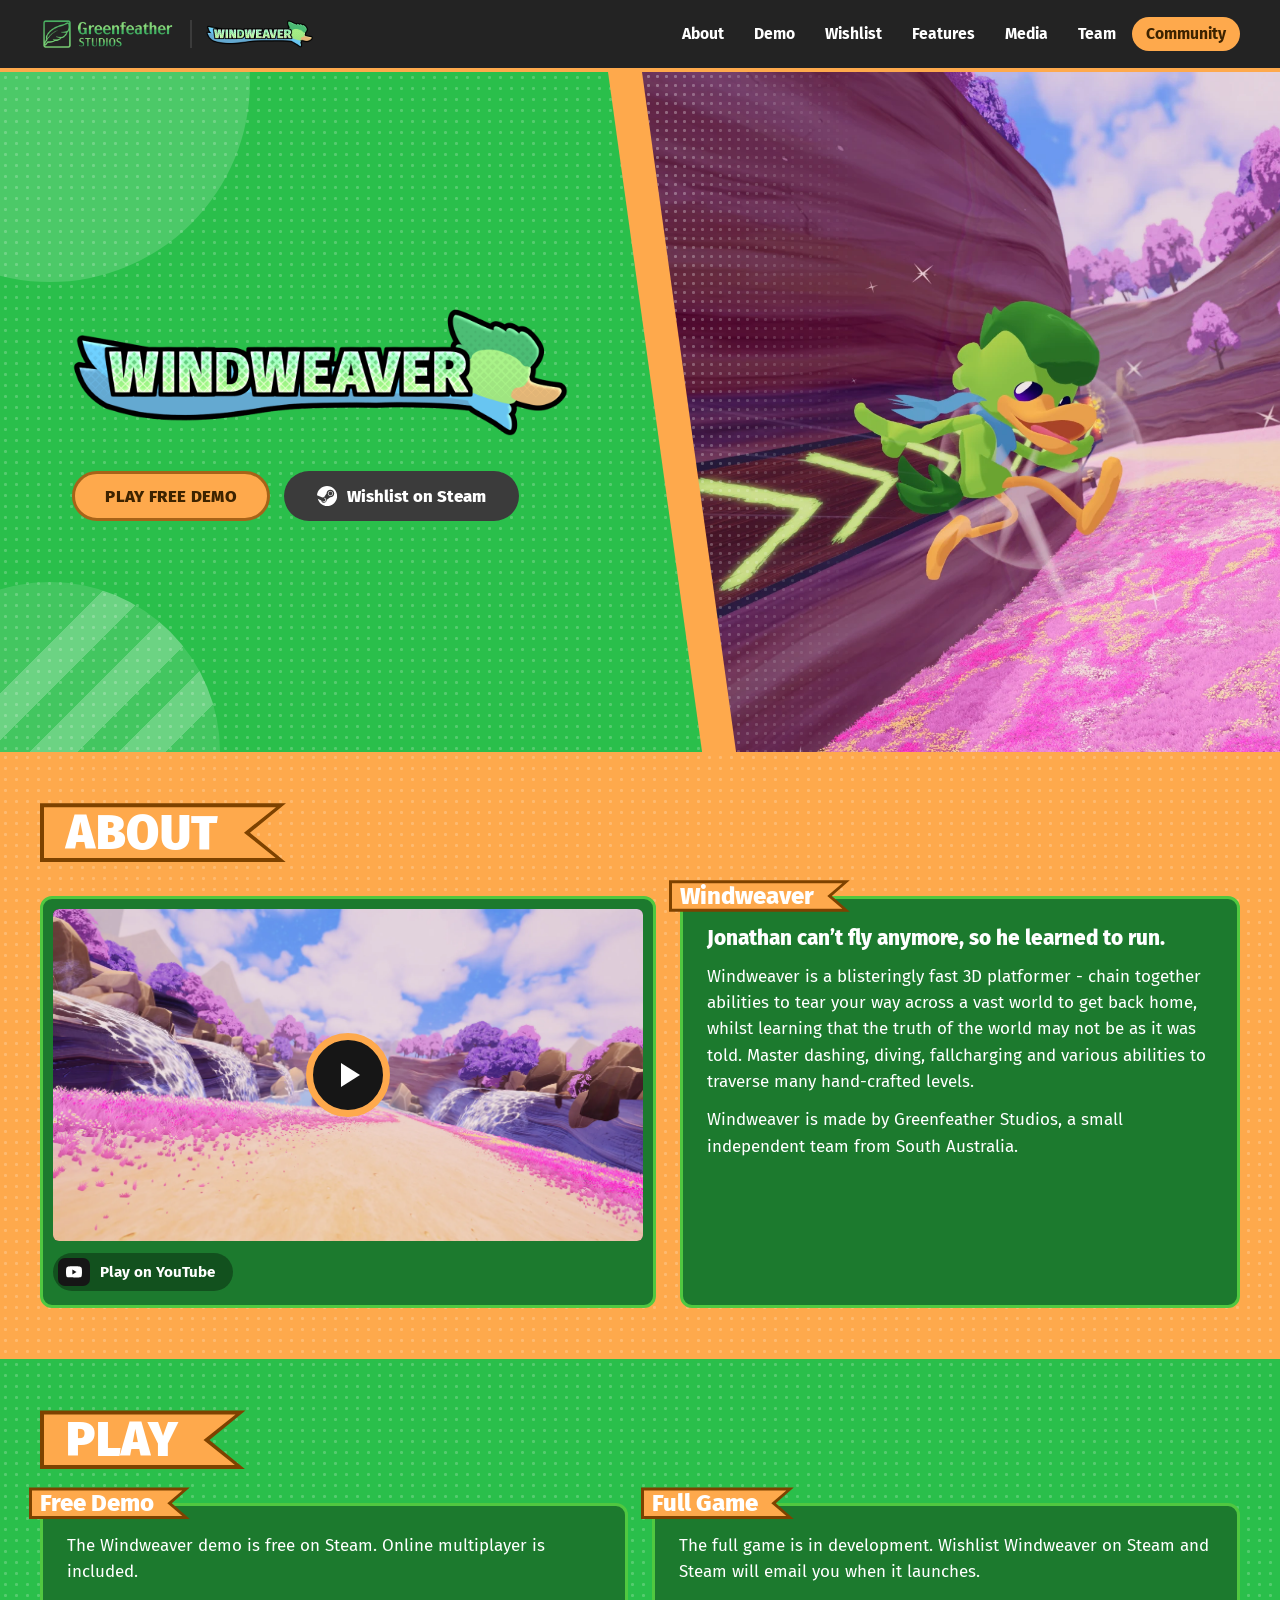
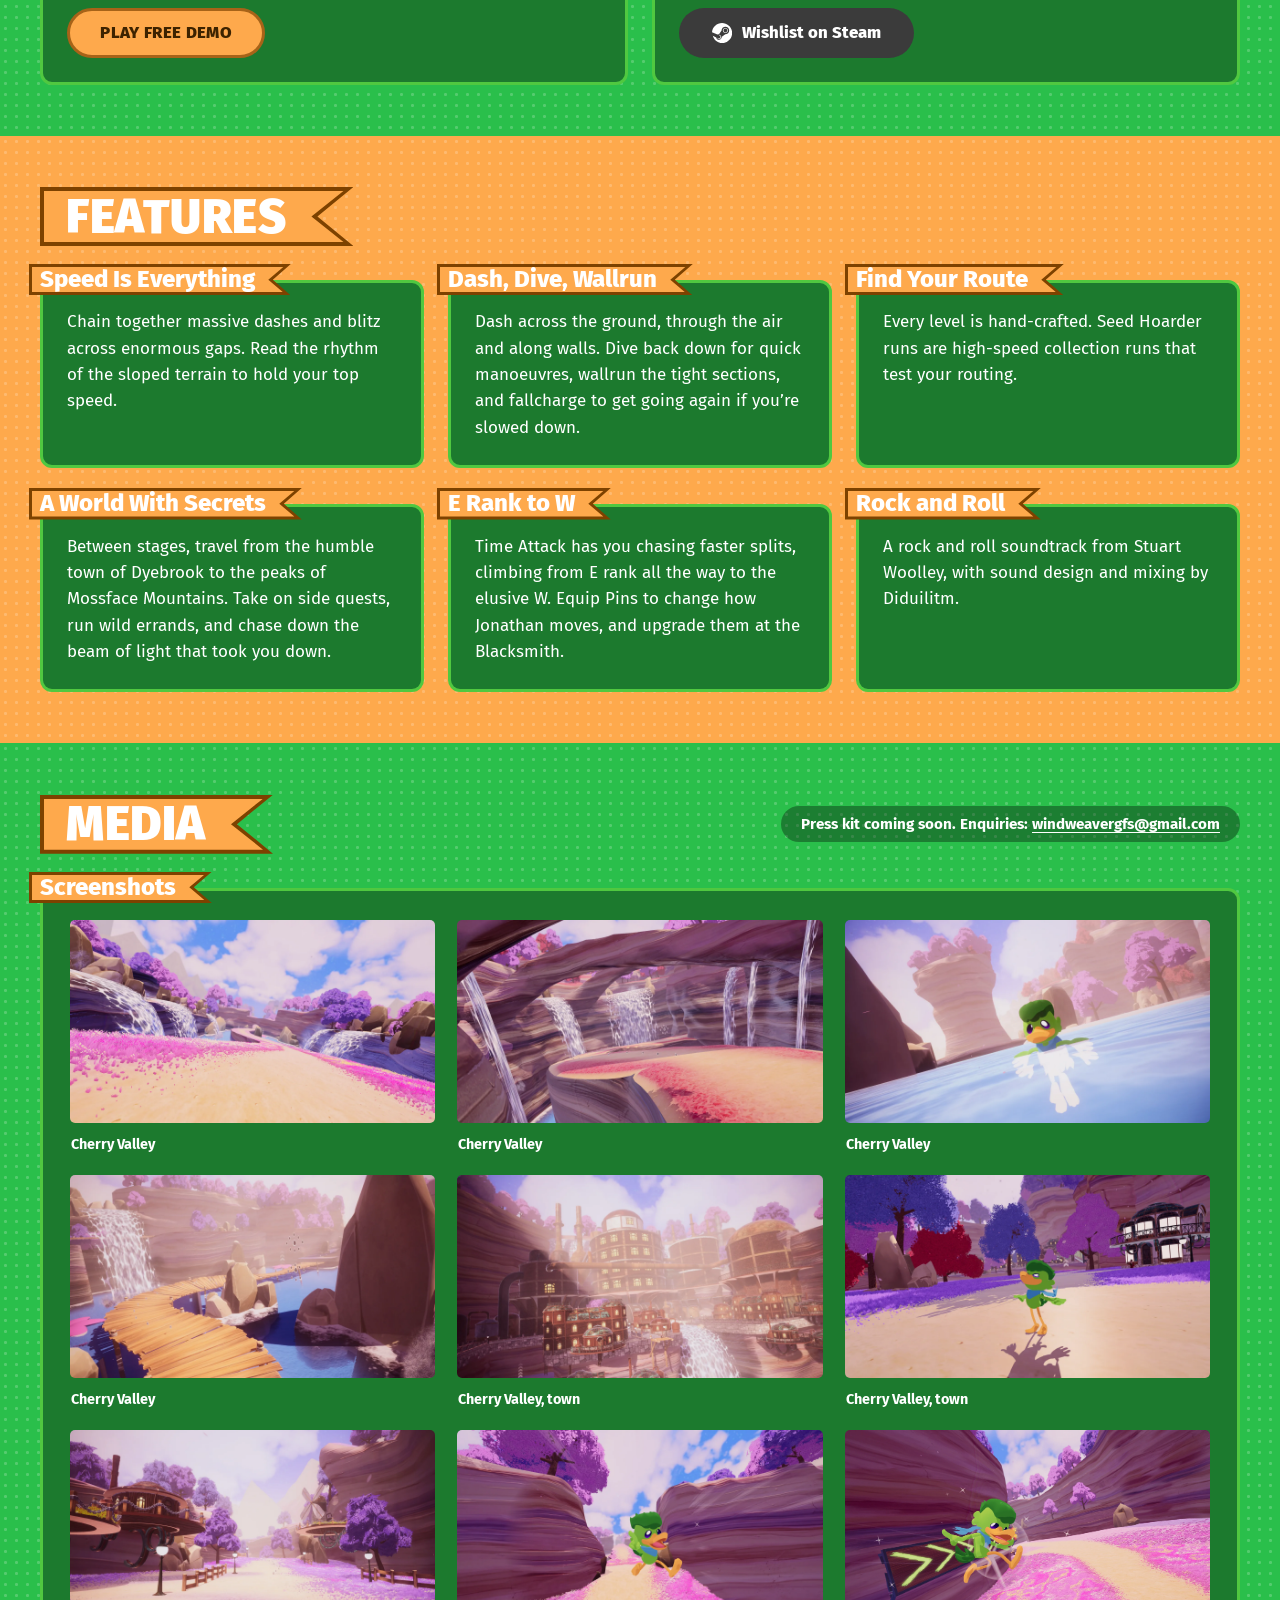
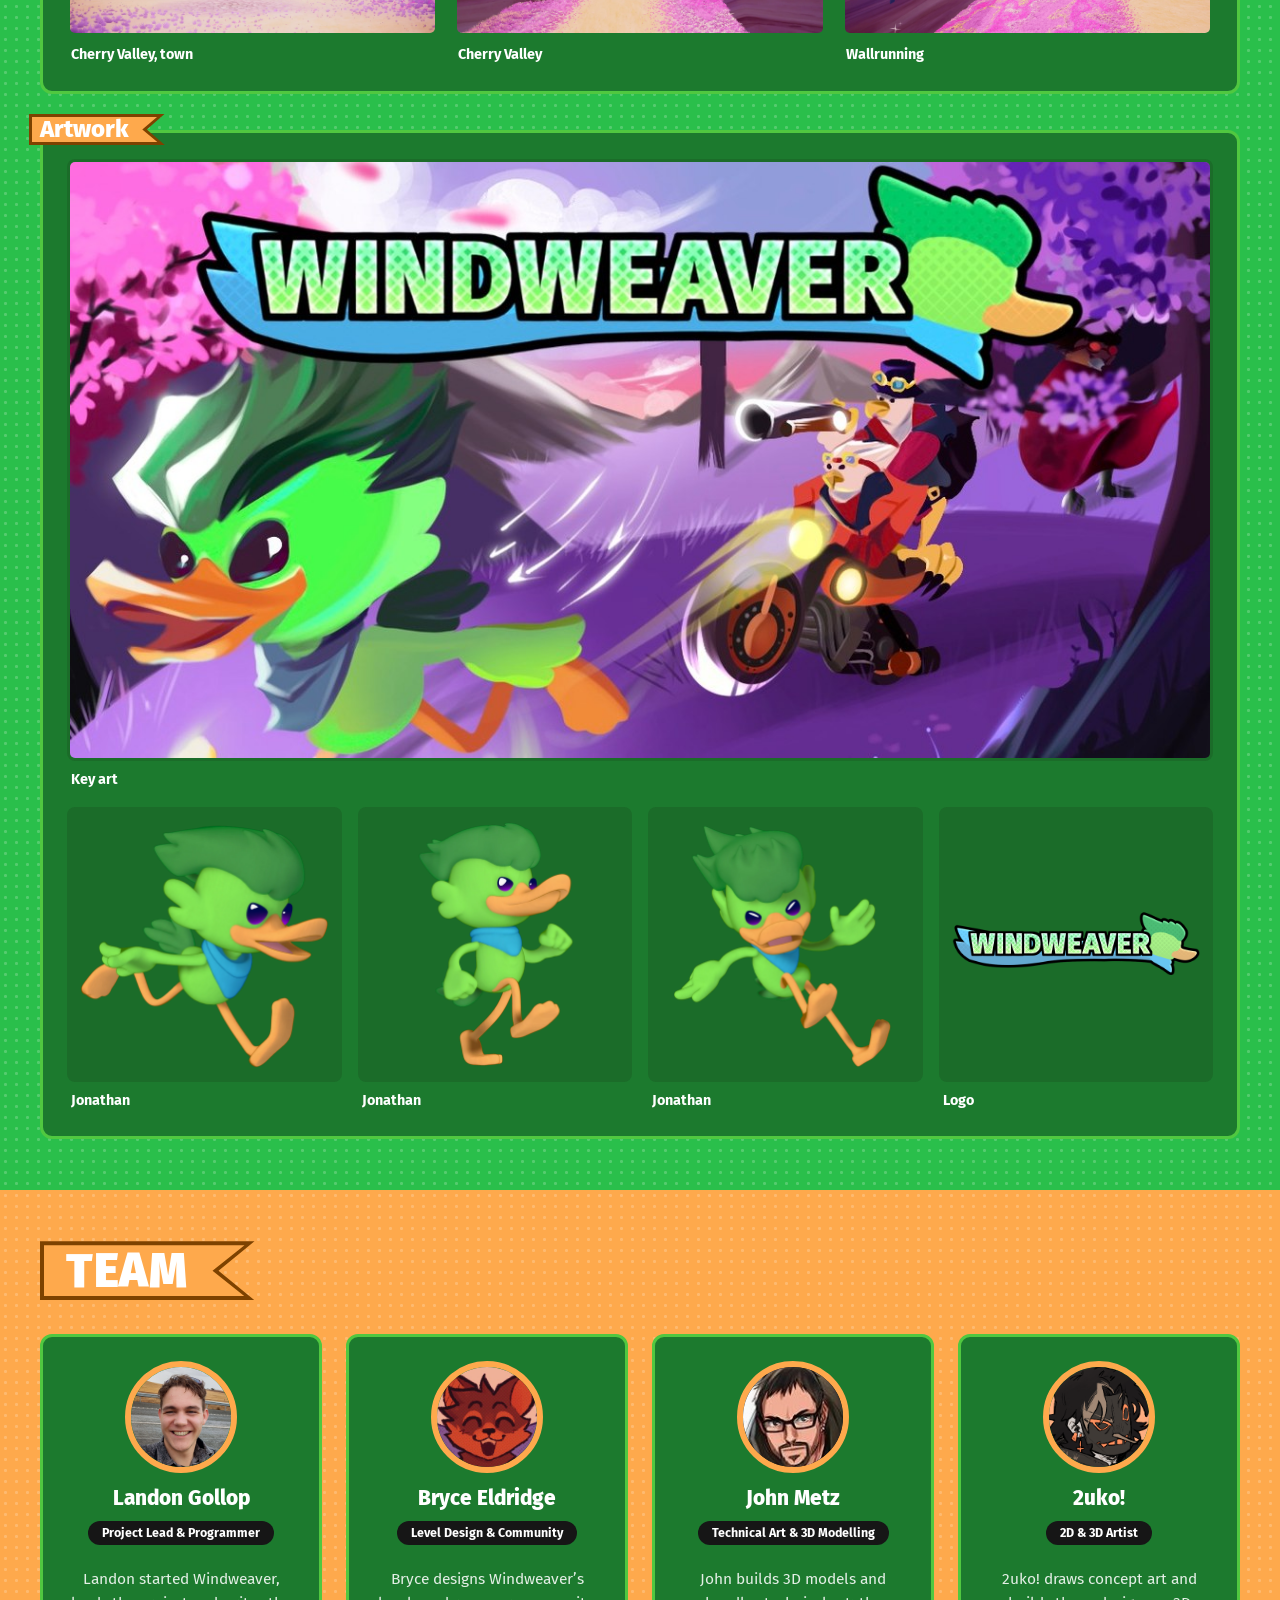
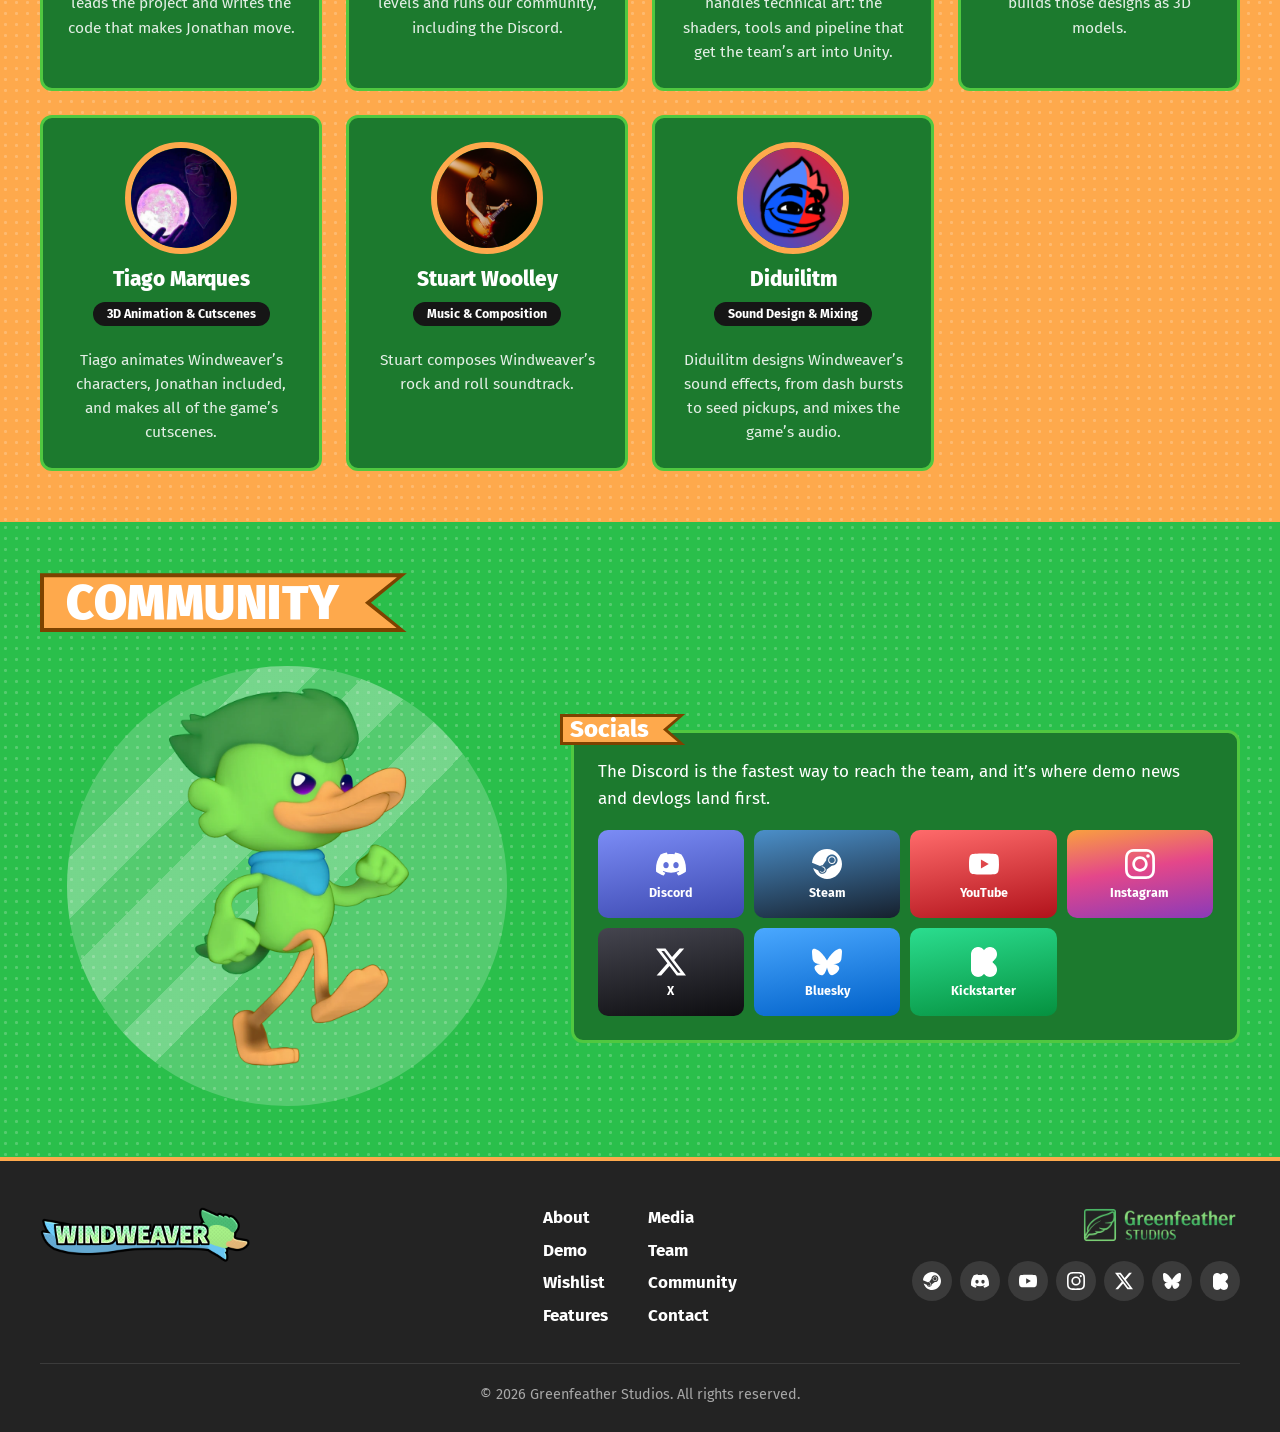
==== commit 9bf111cd: "Redesign site as a one-page Windweaver showcase in the game's UI style - Single page (About, Play, F" ====
--- a/index.html
+++ b/index.html
@@ -3,135 +3,322 @@
 <head>
     <meta charset="UTF-8">
     <meta name="viewport" content="width=device-width, initial-scale=1.0">
-    <title>Greenfeather Studios</title>
-    <meta name="description" content="Greenfeather Studios is an independent game studio from South Australia, making Windweaver, a high-speed 3D platformer. Free demo out 11 September 2026.">
+    <title>Windweaver | Greenfeather Studios</title>
+    <meta name="description" content="Windweaver is a blisteringly fast 3D platformer from Greenfeather Studios, an independent team from South Australia. The free demo is out now on Steam.">
     <link rel="icon" type="image/png" href="assets/images/GFS_Icon_Colored.png">
 
     <meta property="og:type" content="website">
     <meta property="og:site_name" content="Greenfeather Studios">
-    <meta property="og:title" content="Greenfeather Studios">
-    <meta property="og:description" content="Independent game studio from South Australia. Makers of Windweaver, a high-speed 3D platformer. Free demo out 11 September 2026.">
+    <meta property="og:title" content="Windweaver | Greenfeather Studios">
+    <meta property="og:description" content="A blisteringly fast 3D platformer from South Australia. Free demo out now on Steam.">
     <meta property="og:url" content="https://www.greenfeatherstudios.com.au/">
     <meta property="og:image" content="https://www.greenfeatherstudios.com.au/assets/images/og_windweaver.jpg">
     <meta name="twitter:card" content="summary_large_image">
     <meta name="twitter:site" content="@Windweaver_GFS">
-    <meta name="theme-color" content="#180b29">
-
-    <noscript><style>.hidden{opacity:1;transform:none}</style></noscript>
-    <link rel="stylesheet" href="styles.min.css?v=3d0e6d86">
+    <meta name="theme-color" content="#232323">
+
+    <link rel="preconnect" href="https://fonts.googleapis.com">
+    <link rel="preconnect" href="https://fonts.gstatic.com" crossorigin>
+    <link rel="stylesheet" href="https://fonts.googleapis.com/css2?family=Fira+Sans:ital,wght@0,400;0,500;0,700;0,800;0,900;1,700&display=swap">
+    <link rel="stylesheet" href="styles.min.css?v=e03d9ca0">
 </head>
 <body>
-
-    <svg style="position:absolute;width:0;height:0;overflow:hidden" aria-hidden="true" focusable="false">
+    <a class="skip-link" href="#main">Skip to content</a>
+
+    <svg class="sprite" aria-hidden="true" focusable="false">
         <symbol id="i-steam" viewBox="0 0 24 24"><path d="M11.979 0C5.678 0 .511 4.86 0 11.02l6.442 2.662a3.39 3.39 0 0 1 1.912-.59c.063 0 .125.002.188.005l2.866-4.153v-.06c0-2.5 2.034-4.533 4.534-4.533 2.5 0 4.535 2.034 4.535 4.534 0 2.5-2.035 4.535-4.535 4.535h-.105l-4.089 2.917c0 .052.004.105.004.158 0 1.877-1.527 3.404-3.404 3.404-1.646 0-3.022-1.18-3.331-2.74L.9 15.29C2.323 20.316 6.918 24 12.021 24 18.635 24 24 18.635 24 12.021 24 5.407 18.593 0 11.979 0zM7.54 18.21l-1.473-.61c.262.543.714.999 1.314 1.25 1.297.539 2.793-.076 3.332-1.375.263-.63.264-1.319.005-1.949s-.75-1.121-1.377-1.383c-.624-.26-1.29-.249-1.878-.03l1.523.63c.956.4 1.409 1.5 1.009 2.455-.397.957-1.497 1.41-2.454 1.012H7.54zm11.415-9.303c0-1.662-1.353-3.015-3.015-3.015-1.665 0-3.015 1.353-3.015 3.015 0 1.665 1.35 3.015 3.015 3.015 1.663 0 3.015-1.35 3.015-3.015zm-5.273-.005c0-1.252 1.013-2.266 2.265-2.266 1.249 0 2.266 1.014 2.266 2.266 0 1.251-1.017 2.265-2.266 2.265-1.253 0-2.265-1.014-2.265-2.265z"/></symbol>
         <symbol id="i-discord" viewBox="0 0 24 24"><path d="M20.317 4.3698a19.7913 19.7913 0 00-4.8851-1.5152.0741.0741 0 00-.0785.0371c-.211.3753-.4447.8648-.6083 1.2495-1.8447-.2762-3.68-.2762-5.4868 0-.1636-.3933-.4058-.8742-.6177-1.2495a.077.077 0 00-.0785-.037 19.7363 19.7363 0 00-4.8852 1.515.0699.0699 0 00-.0321.0277C.5334 9.0458-.319 13.5799.0992 18.0578a.0824.0824 0 00.0312.0561c2.0528 1.5076 4.0413 2.4228 5.9929 3.0294a.0777.0777 0 00.0842-.0276c.4616-.6304.8731-1.2952 1.226-1.9942a.076.076 0 00-.0416-.1057c-.6528-.2476-1.2743-.5495-1.8722-.8923a.077.077 0 01-.0076-.1277c.1258-.0943.2517-.1923.3718-.2914a.0743.0743 0 01.0776-.0105c3.9278 1.7933 8.18 1.7933 12.0614 0a.0739.0739 0 01.0785.0095c.1202.099.246.1981.3728.2924a.077.077 0 01-.0066.1276 12.2986 12.2986 0 01-1.873.8914.0766.0766 0 00-.0407.1067c.3604.698.7719 1.3628 1.225 1.9932a.076.076 0 00.0842.0286c1.961-.6067 3.9495-1.5219 6.0023-3.0294a.077.077 0 00.0313-.0552c.5004-5.177-.8382-9.6739-3.5485-13.6604a.061.061 0 00-.0312-.0286zM8.02 15.3312c-1.1825 0-2.1569-1.0857-2.1569-2.419 0-1.3332.9555-2.4189 2.157-2.4189 1.2108 0 2.1757 1.0952 2.1568 2.419 0 1.3332-.9555 2.4189-2.1569 2.4189zm7.9748 0c-1.1825 0-2.1569-1.0857-2.1569-2.419 0-1.3332.9554-2.4189 2.1569-2.4189 1.2108 0 2.1757 1.0952 2.1568 2.419 0 1.3332-.946 2.4189-2.1568 2.4189Z"/></symbol>
         <symbol id="i-youtube" viewBox="0 0 24 24"><path d="M23.498 6.186a3.016 3.016 0 0 0-2.122-2.136C19.505 3.545 12 3.545 12 3.545s-7.505 0-9.377.505A3.017 3.017 0 0 0 .502 6.186C0 8.07 0 12 0 12s0 3.93.502 5.814a3.016 3.016 0 0 0 2.122 2.136c1.871.505 9.376.505 9.376.505s7.505 0 9.377-.505a3.015 3.015 0 0 0 2.122-2.136C24 15.93 24 12 24 12s0-3.93-.502-5.814zM9.545 15.568V8.432L15.818 12l-6.273 3.568z"/></symbol>
         <symbol id="i-instagram" viewBox="0 0 24 24"><path d="M7.0301.084c-1.2768.0602-2.1487.264-2.911.5634-.7888.3075-1.4575.72-2.1228 1.3877-.6652.6677-1.075 1.3368-1.3802 2.127-.2954.7638-.4956 1.6365-.552 2.914-.0564 1.2775-.0689 1.6882-.0626 4.947.0062 3.2586.0206 3.6671.0825 4.9473.061 1.2765.264 2.1482.5635 2.9107.308.7889.72 1.4573 1.388 2.1228.6679.6655 1.3365 1.0743 2.1285 1.38.7632.295 1.6361.4961 2.9134.552 1.2773.0559 1.6884.0684 4.9462.0622 3.2578-.0062 3.668-.0207 4.9478-.0814 1.2797-.0607 2.1469-.2652 2.9098-.5633.7889-.3086 1.4578-.72 2.1228-1.3881.665-.6682 1.0745-1.3378 1.3795-2.1284.2957-.7632.4966-1.636.552-2.9124.0555-1.2809.0687-1.6898.0624-4.9483-.0062-3.2585-.0207-3.6668-.0814-4.9465-.0607-1.2797-.264-2.1487-.5635-2.9117-.3084-.7889-.72-1.4568-1.3876-2.1228C21.2982 1.33 20.628.9208 19.8378.6165 19.074.321 18.2017.1197 16.9244.0645 15.6471.0093 15.236-.0044 11.977.0018 8.718.008 8.31.0212 7.0301.084m.1402 21.6932c-1.17-.0509-1.8053-.2453-2.2287-.408-.5606-.216-.96-.4771-1.3819-.895-.422-.4178-.6811-.8186-.9-1.378-.1644-.4234-.3624-1.058-.4171-2.228-.0595-1.2645-.072-1.6442-.079-4.848-.007-3.2037.0053-3.583.0607-4.848.05-1.169.2456-1.805.408-2.2282.216-.5613.4762-.96.895-1.3816.4188-.4217.8184-.6814 1.3783-.9003.423-.1651 1.0575-.3614 2.227-.4171 1.2655-.06 1.6447-.0723 4.848-.0793 3.2033-.007 3.5835.005 4.8495.0608 1.169.0508 1.8053.2445 2.228.408.5608.216.96.4754 1.3816.895.4217.4194.6816.8176.9005 1.3787.1653.4217.3617 1.056.4169 2.2263.0602 1.2655.0739 1.645.0796 4.848.0058 3.203-.0055 3.5834-.061 4.848-.051 1.17-.245 1.8055-.408 2.2294-.216.5604-.4763.96-.8954 1.3814-.419.4215-.8181.6811-1.3783.9-.4224.1649-1.0577.3617-2.2262.4174-1.2656.0595-1.6448.0723-4.8496.0793-3.2047.007-3.5825-.006-4.8483-.0608M16.953 5.5864A1.44 1.44 0 1 0 18.39 4.144a1.44 1.44 0 0 0-1.437 1.4424M5.8385 12.012c.0067 3.4032 2.7706 6.1557 6.173 6.1493 3.4026-.0065 6.1573-2.7701 6.1508-6.1733-.0065-3.4032-2.7714-6.1565-6.1744-6.1498-3.403.0067-6.156 2.771-6.1494 6.1738M8 12.0077a4 4 0 1 1 4.008 3.9921A3.9996 3.9996 0 0 1 8 12.0077"/></symbol>
         <symbol id="i-x" viewBox="0 0 24 24"><path d="M18.901 1.153h3.68l-8.04 9.19L24 22.846h-7.406l-5.8-7.584-6.638 7.584H.474l8.6-9.83L0 1.154h7.594l5.243 6.932ZM17.61 20.644h2.039L6.486 3.24H4.298Z"/></symbol>
         <symbol id="i-bluesky" viewBox="0 0 24 24"><path d="M12 10.8c-1.087-2.114-4.046-6.053-6.798-7.995C2.566.944 1.561 1.266.902 1.565.139 1.908 0 3.08 0 3.768c0 .69.378 5.65.624 6.479.815 2.736 3.713 3.66 6.383 3.364.136-.02.275-.039.415-.056-.138.022-.276.04-.415.056-3.912.58-7.387 2.005-2.83 7.078 5.013 5.19 6.87-1.113 7.823-4.308.953 3.195 2.05 9.271 7.733 4.308 4.267-4.308 1.172-6.498-2.74-7.078a8.741 8.741 0 0 1-.415-.056c.14.017.279.036.415.056 2.67.297 5.568-.628 6.383-3.364.246-.828.624-5.79.624-6.478 0-.69-.139-1.861-.902-2.206-.659-.298-1.664-.62-4.3 1.24C16.046 4.748 13.087 8.687 12 10.8Z"/></symbol>
+        <symbol id="i-arrow-l" viewBox="0 0 24 24"><path d="M15.7 3.3a1 1 0 0 1 0 1.4L8.4 12l7.3 7.3a1 1 0 0 1-1.4 1.4l-8-8a1 1 0 0 1 0-1.4l8-8a1 1 0 0 1 1.4 0z"/></symbol>
+        <symbol id="i-arrow-r" viewBox="0 0 24 24"><path d="M8.3 3.3a1 1 0 0 0 0 1.4L15.6 12l-7.3 7.3a1 1 0 0 0 1.4 1.4l8-8a1 1 0 0 0 0-1.4l-8-8a1 1 0 0 0-1.4 0z"/></symbol>
     </svg>
 
-    <header>
-        <nav>
-            <div class="logo">
-                <a href="index.html"><img src="assets/images/GFS_LongFull_Colored.png" alt="Greenfeather Studios Logo"></a>
-            </div>
-            <button class="nav-toggle" id="nav-toggle" aria-label="Toggle navigation menu" aria-expanded="false" aria-controls="nav-links">
+    <header class="site-nav">
+        <nav class="wrap nav-inner" aria-label="Main">
+            <a class="nav-brand" href="#top">
+                <img class="gfs" src="assets/images/GFS_LongFull_Colored.png" alt="Greenfeather Studios" width="3200" height="800">
+                <span class="nav-divider" aria-hidden="true"></span>
+                <img class="ww" src="assets/images/Windweaver_FullLogo.png" alt="Windweaver" width="1280" height="360">
+            </a>
+            <button class="nav-toggle" id="nav-toggle" type="button" aria-label="Menu" aria-expanded="false" aria-controls="nav-links">
                 <span></span><span></span><span></span>
             </button>
             <ul class="nav-links" id="nav-links">
-                <li><a href="index.html" class="active">Home</a></li>
-                <li><a href="windweaver.html">Games</a></li>
-                <li><a href="team.html">Our Team</a></li>
-                <li><a href="contact.html">Contact Us</a></li>
+                <li><a href="#about">About</a></li>
+                <li><a href="#demo">Demo</a></li>
+                <li><a href="#wishlist">Wishlist</a></li>
+                <li><a href="#features">Features</a></li>
+                <li><a href="#media">Media</a></li>
+                <li><a href="#team">Team</a></li>
+                <li><a href="#community">Community</a></li>
             </ul>
         </nav>
     </header>
 
-    <main>
-        <section class="hero hidden">
-            <h1 class="chunk" data-text="Building the next generation of high‑speed adventures.">Building the next generation of high‑speed adventures.</h1>
-            <p>Greenfeather Studios is a small independent team in South Australia.<br>Right now we're making Windweaver.</p>
-            <div class="btn-row">
-                <a href="windweaver.html" class="btn">Explore Our Games</a>
-                <a href="https://store.steampowered.com/app/4012590/Windweaver/" target="_blank" rel="noopener" class="btn btn-steam"><svg aria-hidden="true"><use href="#i-steam"/></svg>Wishlist on Steam</a>
-            </div>
-        </section>
-
-        <section class="container hidden">
-            <h2 class="section-title chunk" data-text="Featured Title">Featured Title</h2>
-            <div class="card featured">
-                <img src="assets/images/Windweaver_FullLogo.png" alt="Windweaver">
-                <p style="margin-bottom: 26px; font-size: 1.15rem;">Jonathan can't fly anymore, so he learned to run. Chain dashes, dives and wallruns through a vast, hand-crafted world at breakneck speed, and uncover the truth of a world that isn't what you were told.</p>
-                <div class="countdown" style="margin: 0 auto 26px auto;">
-                    <p class="countdown-label">Free demo out in</p>
-                    <div class="countdown-units">
-                        <div class="cd-unit"><span class="cd-num" data-cd="days">&ndash;</span><span class="cd-word">Days</span></div>
-                        <div class="cd-unit"><span class="cd-num" data-cd="hours">&ndash;</span><span class="cd-word">Hrs</span></div>
-                        <div class="cd-unit"><span class="cd-num" data-cd="minutes">&ndash;</span><span class="cd-word">Min</span></div>
-                        <div class="cd-unit"><span class="cd-num" data-cd="seconds">&ndash;</span><span class="cd-word">Sec</span></div>
-                    </div>
-                    <div class="countdown-live">
-                        <span class="chunk chunk-sun live-title" data-text="Demo Out Now!">Demo Out Now!</span>
-                        <div class="btn-row">
-                            <a href="https://store.steampowered.com/app/4012590/Windweaver/" target="_blank" rel="noopener" class="btn btn-steam btn-live"><svg aria-hidden="true"><use href="#i-steam"/></svg>Play the Demo</a>
-                            <a href="https://www.kickstarter.com/projects/windweaver/windweaver-0/" target="_blank" rel="noopener" class="btn btn-kickstarter btn-live"><img src="assets/images/kickstarter-k.png" alt="">Back us on Kickstarter</a>
+    <main id="main">
+        <section class="hero" id="top" aria-label="Windweaver">
+            <span class="hero-deco" aria-hidden="true"></span>
+            <div class="hero-copy">
+                <h1 class="hero-logo"><img src="assets/images/Windweaver_FullLogo.png" alt="Windweaver" width="1280" height="360"></h1>
+                <div class="hero-actions">
+                    <a class="btn btn-orange" href="https://store.steampowered.com/app/4012590/Windweaver/" target="_blank" rel="noopener">Play free demo</a>
+                    <a class="btn btn-dark" href="https://store.steampowered.com/app/4012590/Windweaver/" target="_blank" rel="noopener"><svg aria-hidden="true"><use href="#i-steam"/></svg>Wishlist on Steam</a>
+                </div>
+            </div>
+            <div class="hero-scene">
+                <img src="assets/images/ww_wallrun.webp" alt="Jonathan wallrunning past a chevron sign in a canyon" width="2000" height="1125" fetchpriority="high">
+            </div>
+        </section>
+
+        <section class="screen screen-orange" id="about" aria-labelledby="about-title">
+            <div class="wrap">
+                <div class="screen-head">
+                    <h2 class="ribbon" id="about-title">About</h2>
+                </div>
+                <div class="about-grid">
+                    <div class="panel panel-media">
+                        <div class="video" data-youtube="YG2Mr_RnnYg" data-title="Windweaver demo trailer">
+                            <button class="video-play" type="button" aria-label="Play the Windweaver demo trailer">
+                                <img src="assets/images/ww_hero_canyon.webp" alt="" width="2400" height="1350" loading="lazy">
+                                <span class="video-play-icon" aria-hidden="true"></span>
+                            </button>
                         </div>
-                    </div>
-                </div>
-                <div class="btn-row">
-                    <a href="windweaver.html" class="btn">Learn More</a>
-                    <a href="https://store.steampowered.com/app/4012590/Windweaver/" target="_blank" rel="noopener" class="btn btn-steam"><svg aria-hidden="true"><use href="#i-steam"/></svg>Wishlist on Steam</a>
-                    <a href="https://www.kickstarter.com/projects/windweaver/windweaver-0/" target="_blank" rel="noopener" class="btn btn-kickstarter"><img src="assets/images/kickstarter-k.png" alt="">Follow on Kickstarter</a>
-                </div>
-            </div>
-        </section>
-
-        <section class="socials-band">
-            <div class="container hidden">
-                <h2 class="section-title chunk chunk-sky" data-text="Where To Find Us">Where To Find Us</h2>
-                <p class="section-sub">Devlogs, alpha clips and demo news go out here first.</p>
-                <div class="social-grid">
-                    <a class="social-tile s-steam" href="https://store.steampowered.com/app/4012590/Windweaver/" target="_blank" rel="noopener">
-                        <svg aria-hidden="true"><use href="#i-steam"/></svg>Steam<small>Wishlist Windweaver</small>
-                    </a>
-                    <a class="social-tile s-discord" href="https://discord.com/invite/cyk9uw53G8" target="_blank" rel="noopener">
-                        <svg aria-hidden="true"><use href="#i-discord"/></svg>Discord<small>Windweaver server</small>
-                    </a>
-                    <a class="social-tile s-youtube" href="https://www.youtube.com/@GreenfeatherStudios" target="_blank" rel="noopener">
-                        <svg aria-hidden="true"><use href="#i-youtube"/></svg>YouTube<small>@GreenfeatherStudios</small>
-                    </a>
-                    <a class="social-tile s-instagram" href="https://www.instagram.com/greenfeatherstudiosdev" target="_blank" rel="noopener">
-                        <svg aria-hidden="true"><use href="#i-instagram"/></svg>Instagram<small>@greenfeatherstudiosdev</small>
-                    </a>
-                    <a class="social-tile s-x" href="https://x.com/Windweaver_GFS" target="_blank" rel="noopener">
-                        <svg aria-hidden="true"><use href="#i-x"/></svg>X<small>@Windweaver_GFS</small>
-                    </a>
-                    <a class="social-tile s-bluesky" href="https://bsky.app/profile/greenfeatherstudio.bsky.social" target="_blank" rel="noopener">
-                        <svg aria-hidden="true"><use href="#i-bluesky"/></svg>Bluesky<small>@greenfeatherstudio</small>
-                    </a>
-                    <a class="social-tile s-kickstarter" href="https://www.kickstarter.com/projects/windweaver/windweaver-0/" target="_blank" rel="noopener">
-                        <img src="assets/images/kickstarter-k.png" alt="">Kickstarter<small>Back the campaign</small>
-                    </a>
+                        <a class="hint" href="https://www.youtube.com/watch?v=YG2Mr_RnnYg" target="_blank" rel="noopener"><span class="hint-key"><svg aria-hidden="true"><use href="#i-youtube"/></svg></span>Play on YouTube</a>
+                    </div>
+                    <div class="panel">
+                        <h3 class="ribbon ribbon-sm">Windweaver</h3>
+                        <p class="panel-lead">Jonathan can&rsquo;t fly anymore, so he learned to run.</p>
+                        <p>Windweaver is a blisteringly fast 3D platformer - chain together abilities to tear your way across a vast world to get back home, whilst learning that the truth of the world may not be as it was told. Master dashing, diving, fallcharging and various abilities to traverse many hand-crafted levels.</p>
+                        <p>Windweaver is made by Greenfeather Studios, a small independent team from South Australia.</p>
+                    </div>
+                </div>
+            </div>
+        </section>
+
+        <section class="screen screen-green" aria-labelledby="play-title">
+            <div class="wrap">
+                <div class="screen-head">
+                    <h2 class="ribbon" id="play-title">Play</h2>
+                </div>
+                <div class="two-panels">
+                    <article class="panel" id="demo">
+                        <h3 class="ribbon ribbon-sm">Free Demo</h3>
+                        <p>The Windweaver demo is free on Steam. Online multiplayer is included.</p>
+                        <div class="panel-actions">
+                            <a class="btn btn-orange" href="https://store.steampowered.com/app/4012590/Windweaver/" target="_blank" rel="noopener">Play free demo</a>
+                        </div>
+                    </article>
+
+                    <article class="panel" id="wishlist">
+                        <h3 class="ribbon ribbon-sm">Full Game</h3>
+                        <p>The full game is in development. Wishlist Windweaver on Steam and Steam will email you when it launches.</p>
+                        <div class="panel-actions">
+                            <a class="btn btn-dark" href="https://store.steampowered.com/app/4012590/Windweaver/" target="_blank" rel="noopener"><svg aria-hidden="true"><use href="#i-steam"/></svg>Wishlist on Steam</a>
+                        </div>
+                    </article>
+                </div>
+            </div>
+        </section>
+
+        <section class="screen screen-orange" id="features" aria-labelledby="features-title">
+            <div class="wrap">
+                <div class="screen-head">
+                    <h2 class="ribbon" id="features-title">Features</h2>
+                </div>
+                <ul class="feature-grid">
+                    <li class="panel">
+                        <h3 class="ribbon ribbon-sm">Speed Is Everything</h3>
+                        <p>Chain together massive dashes and blitz across enormous gaps. Read the rhythm of the sloped terrain to hold your top speed.</p>
+                    </li>
+                    <li class="panel">
+                        <h3 class="ribbon ribbon-sm">Dash, Dive, Wallrun</h3>
+                        <p>Dash across the ground, through the air and along walls. Dive back down for quick manoeuvres, wallrun the tight sections, and fallcharge to get going again if you&rsquo;re slowed down.</p>
+                    </li>
+                    <li class="panel">
+                        <h3 class="ribbon ribbon-sm">Find Your Route</h3>
+                        <p>Every level is hand-crafted. Seed Hoarder runs are high-speed collection runs that test your routing.</p>
+                    </li>
+                    <li class="panel">
+                        <h3 class="ribbon ribbon-sm">A World With Secrets</h3>
+                        <p>Between stages, travel from the humble town of Dyebrook to the peaks of Mossface Mountains. Take on side quests, run wild errands, and chase down the beam of light that took you down.</p>
+                    </li>
+                    <li class="panel">
+                        <h3 class="ribbon ribbon-sm">E Rank to W</h3>
+                        <p>Time Attack has you chasing faster splits, climbing from E rank all the way to the elusive W. Equip Pins to change how Jonathan moves, and upgrade them at the Blacksmith.</p>
+                    </li>
+                    <li class="panel">
+                        <h3 class="ribbon ribbon-sm">Rock and Roll</h3>
+                        <p>A rock and roll soundtrack from Stuart Woolley, with sound design and mixing by Diduilitm.</p>
+                    </li>
+                </ul>
+            </div>
+        </section>
+
+        <section class="screen screen-green" id="media" aria-labelledby="media-title">
+            <div class="wrap">
+                <div class="screen-head screen-head-row">
+                    <h2 class="ribbon" id="media-title">Media</h2>
+                    <p class="hint press-hint"><span>Press kit coming soon. Enquiries: <a href="mailto:windweavergfs@gmail.com">windweavergfs@gmail.com</a></span></p>
+                </div>
+
+                <div class="media-panels">
+                    <div class="panel">
+                        <h3 class="ribbon ribbon-sm">Screenshots</h3>
+                        <ul class="gallery">
+                            <li><button class="gallery-item" type="button"><img src="assets/images/ww_ss_vista.webp" alt="A sweeping view across the valley" data-caption="Cherry Valley" width="1600" height="900" loading="lazy"><span class="gallery-cap">Cherry Valley</span></button></li>
+                            <li><button class="gallery-item" type="button"><img src="assets/images/ww_ss_falls.webp" alt="Waterfalls pouring through carved canyon arches" data-caption="Cherry Valley" width="1600" height="900" loading="lazy"><span class="gallery-cap">Cherry Valley</span></button></li>
+                            <li><button class="gallery-item" type="button"><img src="assets/images/ww_ss_dive.webp" alt="Jonathan diving toward the water" data-caption="Cherry Valley" width="1600" height="900" loading="lazy"><span class="gallery-cap">Cherry Valley</span></button></li>
+                            <li><button class="gallery-item" type="button"><img src="assets/images/ww_ss_bridge.webp" alt="A wooden boardwalk winding over open water" data-caption="Cherry Valley" width="1600" height="900" loading="lazy"><span class="gallery-cap">Cherry Valley</span></button></li>
+                            <li><button class="gallery-item" type="button"><img src="assets/images/ww_ss_town.webp" alt="The industrial quarter at dusk" data-caption="Cherry Valley, town" width="1600" height="900" loading="lazy"><span class="gallery-cap">Cherry Valley, town</span></button></li>
+                            <li><button class="gallery-item" type="button"><img src="assets/images/ww_ss_street.webp" alt="A quiet street lined with blossom" data-caption="Cherry Valley, town" width="1600" height="900" loading="lazy"><span class="gallery-cap">Cherry Valley, town</span></button></li>
+                            <li><button class="gallery-item" type="button"><img src="assets/images/ww_ss_plaza.webp" alt="The town plaza" data-caption="Cherry Valley, town" width="1600" height="900" loading="lazy"><span class="gallery-cap">Cherry Valley, town</span></button></li>
+                            <li><button class="gallery-item" type="button"><img src="assets/images/ww_ss_ravine.webp" alt="A narrow ravine run through pink grassland" data-caption="Cherry Valley" width="1600" height="900" loading="lazy"><span class="gallery-cap">Cherry Valley</span></button></li>
+                            <li><button class="gallery-item" type="button"><img src="assets/images/ww_wallrun.webp" alt="Jonathan wallrunning past a chevron sign in a canyon" data-caption="Wallrunning" width="2000" height="1125" loading="lazy"><span class="gallery-cap">Wallrunning</span></button></li>
+                        </ul>
+                    </div>
+
+                    <div class="panel">
+                        <h3 class="ribbon ribbon-sm">Artwork</h3>
+                        <ul class="gallery art-grid">
+                            <li class="art-wide"><button class="gallery-item" type="button"><img src="assets/images/og_windweaver.jpg" alt="Windweaver key art: Jonathan running from a rider on a motorbike" data-caption="Key art" width="1200" height="630" loading="lazy"><span class="gallery-cap">Key art</span></button></li>
+                            <li><button class="gallery-item" type="button"><img src="assets/images/JONATHAN_RENDER1.webp" alt="Jonathan render, running" data-caption="Jonathan" width="1000" height="1000" loading="lazy"><span class="gallery-cap">Jonathan</span></button></li>
+                            <li><button class="gallery-item" type="button"><img src="assets/images/JONATHAN_RENDER2.webp" alt="Jonathan render, leaping" data-caption="Jonathan" width="1000" height="1000" loading="lazy"><span class="gallery-cap">Jonathan</span></button></li>
+                            <li><button class="gallery-item" type="button"><img src="assets/images/JONATHAN_RENDER3.webp" alt="Jonathan render, dashing" data-caption="Jonathan" width="1000" height="1000" loading="lazy"><span class="gallery-cap">Jonathan</span></button></li>
+                            <li><button class="gallery-item" type="button"><img src="assets/images/Windweaver_FullLogo.png" alt="Windweaver logo" data-caption="Logo" width="1280" height="360" loading="lazy"><span class="gallery-cap">Logo</span></button></li>
+                        </ul>
+                    </div>
+                </div>
+            </div>
+        </section>
+
+        <section class="screen screen-orange" id="team" aria-labelledby="team-title">
+            <div class="wrap">
+                <div class="screen-head">
+                    <h2 class="ribbon" id="team-title">Team</h2>
+                </div>
+                <ul class="team-grid">
+                    <li class="panel member">
+                        <img class="member-photo" src="assets/images/Team_LandonGollop.png" alt="" width="512" height="512" loading="lazy">
+                        <h3>Landon Gollop</h3>
+                        <p class="member-role">Project Lead &amp; Programmer</p>
+                        <p class="member-bio">Landon started Windweaver, leads the project and writes the code that makes Jonathan move.</p>
+                    </li>
+                    <li class="panel member">
+                        <img class="member-photo" src="assets/images/Team_BryceEldridge.png" alt="" width="256" height="256" loading="lazy">
+                        <h3>Bryce Eldridge</h3>
+                        <p class="member-role">Level Design &amp; Community</p>
+                        <p class="member-bio">Bryce designs Windweaver&rsquo;s levels and runs our community, including the Discord.</p>
+                    </li>
+                    <li class="panel member">
+                        <img class="member-photo" src="assets/images/Team_JohnMetz.png" alt="" width="104" height="104" loading="lazy">
+                        <h3>John Metz</h3>
+                        <p class="member-role">Technical Art &amp; 3D Modelling</p>
+                        <p class="member-bio">John builds 3D models and handles technical art: the shaders, tools and pipeline that get the team&rsquo;s art into Unity.</p>
+                    </li>
+                    <li class="panel member">
+                        <img class="member-photo" src="assets/images/Team_2uko.png" alt="" width="256" height="256" loading="lazy">
+                        <h3>2uko!</h3>
+                        <p class="member-role">2D &amp; 3D Artist</p>
+                        <p class="member-bio">2uko! draws concept art and builds those designs as 3D models.</p>
+                    </li>
+                    <li class="panel member">
+                        <img class="member-photo" src="assets/images/Team_TiagoMarques.png" alt="" width="512" height="512" loading="lazy">
+                        <h3>Tiago Marques</h3>
+                        <p class="member-role">3D Animation &amp; Cutscenes</p>
+                        <p class="member-bio">Tiago animates Windweaver&rsquo;s characters, Jonathan included, and makes all of the game&rsquo;s cutscenes.</p>
+                    </li>
+                    <li class="panel member">
+                        <img class="member-photo" src="assets/images/Team_StuartWoolley.png" alt="" width="512" height="512" loading="lazy">
+                        <h3>Stuart Woolley</h3>
+                        <p class="member-role">Music &amp; Composition</p>
+                        <p class="member-bio">Stuart composes Windweaver&rsquo;s rock and roll soundtrack.</p>
+                    </li>
+                    <li class="panel member">
+                        <img class="member-photo" src="assets/images/Team_Diduilitm.png" alt="" width="512" height="512" loading="lazy">
+                        <h3>Diduilitm</h3>
+                        <p class="member-role">Sound Design &amp; Mixing</p>
+                        <p class="member-bio">Diduilitm designs Windweaver&rsquo;s sound effects, from dash bursts to seed pickups, and mixes the game&rsquo;s audio.</p>
+                    </li>
+                </ul>
+            </div>
+        </section>
+
+        <section class="screen screen-green" id="community" aria-labelledby="community-title">
+            <div class="wrap">
+                <div class="screen-head">
+                    <h2 class="ribbon" id="community-title">Community</h2>
+                </div>
+                <div class="community-grid">
+                    <div class="stripe-circle">
+                        <img src="assets/images/JONATHAN_RENDER2.webp" alt="" width="1000" height="1000" loading="lazy">
+                    </div>
+                    <div class="community-panels">
+                        <div class="panel">
+                            <h3 class="ribbon ribbon-sm">Socials</h3>
+                            <p>The Discord is the fastest way to reach the team, and it&rsquo;s where demo news and devlogs land first.</p>
+                            <ul class="socials">
+                                <li><a class="social is-discord" href="https://discord.com/invite/cyk9uw53G8" target="_blank" rel="noopener"><svg aria-hidden="true"><use href="#i-discord"/></svg>Discord</a></li>
+                                <li><a class="social is-steam" href="https://store.steampowered.com/app/4012590/Windweaver/" target="_blank" rel="noopener"><svg aria-hidden="true"><use href="#i-steam"/></svg>Steam</a></li>
+                                <li><a class="social is-youtube" href="https://www.youtube.com/@GreenfeatherStudios" target="_blank" rel="noopener"><svg aria-hidden="true"><use href="#i-youtube"/></svg>YouTube</a></li>
+                                <li><a class="social is-instagram" href="https://www.instagram.com/greenfeatherstudiosdev" target="_blank" rel="noopener"><svg aria-hidden="true"><use href="#i-instagram"/></svg>Instagram</a></li>
+                                <li><a class="social is-x" href="https://x.com/Windweaver_GFS" target="_blank" rel="noopener"><svg aria-hidden="true"><use href="#i-x"/></svg>X</a></li>
+                                <li><a class="social is-bluesky" href="https://bsky.app/profile/greenfeatherstudio.bsky.social" target="_blank" rel="noopener"><svg aria-hidden="true"><use href="#i-bluesky"/></svg>Bluesky</a></li>
+                                <li><a class="social is-kickstarter" href="https://www.kickstarter.com/projects/windweaver/windweaver-0/" target="_blank" rel="noopener"><span class="icon-ks" aria-hidden="true"></span>Kickstarter</a></li>
+                            </ul>
+                        </div>
+                    </div>
                 </div>
             </div>
         </section>
     </main>
 
-    <footer>
-        <img src="assets/images/GFS_LongFull_Colored.png" alt="Greenfeather Studios" class="footer-logo">
-        <div class="footer-socials">
-            <a class="s-steam" href="https://store.steampowered.com/app/4012590/Windweaver/" target="_blank" rel="noopener" aria-label="Windweaver on Steam"><svg aria-hidden="true"><use href="#i-steam"/></svg></a>
-            <a class="s-discord" href="https://discord.com/invite/cyk9uw53G8" target="_blank" rel="noopener" aria-label="Windweaver Discord"><svg aria-hidden="true"><use href="#i-discord"/></svg></a>
-            <a class="s-youtube" href="https://www.youtube.com/@GreenfeatherStudios" target="_blank" rel="noopener" aria-label="Greenfeather Studios on YouTube"><svg aria-hidden="true"><use href="#i-youtube"/></svg></a>
-            <a class="s-instagram" href="https://www.instagram.com/greenfeatherstudiosdev" target="_blank" rel="noopener" aria-label="Greenfeather Studios on Instagram"><svg aria-hidden="true"><use href="#i-instagram"/></svg></a>
-            <a class="s-x" href="https://x.com/Windweaver_GFS" target="_blank" rel="noopener" aria-label="Windweaver on X"><svg aria-hidden="true"><use href="#i-x"/></svg></a>
-            <a class="s-bluesky" href="https://bsky.app/profile/greenfeatherstudio.bsky.social" target="_blank" rel="noopener" aria-label="Greenfeather Studios on Bluesky"><svg aria-hidden="true"><use href="#i-bluesky"/></svg></a>
-            <a class="s-kickstarter" href="https://www.kickstarter.com/projects/windweaver/windweaver-0/" target="_blank" rel="noopener" aria-label="Windweaver on Kickstarter"><img src="assets/images/kickstarter-k.png" alt=""></a>
+    <footer class="site-footer">
+        <div class="wrap">
+            <div class="footer-grid">
+                <img class="footer-ww" src="assets/images/Windweaver_FullLogo.png" alt="Windweaver" width="1280" height="360" loading="lazy">
+                <ul class="footer-links">
+                    <li><a href="#about">About</a></li>
+                    <li><a href="#demo">Demo</a></li>
+                    <li><a href="#wishlist">Wishlist</a></li>
+                    <li><a href="#features">Features</a></li>
+                    <li><a href="#media">Media</a></li>
+                    <li><a href="#team">Team</a></li>
+                    <li><a href="#community">Community</a></li>
+                    <li><a href="contact.html">Contact</a></li>
+                </ul>
+                <div class="footer-studio">
+                    <img class="footer-gfs" src="assets/images/GFS_LongFull_Colored.png" alt="Greenfeather Studios" width="3200" height="800" loading="lazy">
+                    <ul class="footer-socials">
+                        <li><a href="https://store.steampowered.com/app/4012590/Windweaver/" target="_blank" rel="noopener" aria-label="Windweaver on Steam"><svg aria-hidden="true"><use href="#i-steam"/></svg></a></li>
+                        <li><a href="https://discord.com/invite/cyk9uw53G8" target="_blank" rel="noopener" aria-label="Windweaver Discord"><svg aria-hidden="true"><use href="#i-discord"/></svg></a></li>
+                        <li><a href="https://www.youtube.com/@GreenfeatherStudios" target="_blank" rel="noopener" aria-label="Greenfeather Studios on YouTube"><svg aria-hidden="true"><use href="#i-youtube"/></svg></a></li>
+                        <li><a href="https://www.instagram.com/greenfeatherstudiosdev" target="_blank" rel="noopener" aria-label="Greenfeather Studios on Instagram"><svg aria-hidden="true"><use href="#i-instagram"/></svg></a></li>
+                        <li><a href="https://x.com/Windweaver_GFS" target="_blank" rel="noopener" aria-label="Windweaver on X"><svg aria-hidden="true"><use href="#i-x"/></svg></a></li>
+                        <li><a href="https://bsky.app/profile/greenfeatherstudio.bsky.social" target="_blank" rel="noopener" aria-label="Greenfeather Studios on Bluesky"><svg aria-hidden="true"><use href="#i-bluesky"/></svg></a></li>
+                        <li><a href="https://www.kickstarter.com/projects/windweaver/windweaver-0/" target="_blank" rel="noopener" aria-label="Windweaver on Kickstarter"><span class="icon-ks" aria-hidden="true"></span></a></li>
+                    </ul>
+                </div>
+            </div>
+            <p class="copyright">&copy; 2026 Greenfeather Studios. All rights reserved.</p>
         </div>
-        <p>&copy; 2026 Greenfeather Studios. All rights reserved.</p>
     </footer>
 
-    <script src="script.min.js?v=ee0491c8"></script>
+    <div class="lightbox" id="lightbox" role="dialog" aria-modal="true" aria-label="Image viewer">
+        <button class="lightbox-close" id="lightbox-close" type="button" aria-label="Close viewer">&times;</button>
+        <button class="lightbox-nav" id="lightbox-prev" type="button" aria-label="Previous image"><svg aria-hidden="true"><use href="#i-arrow-l"/></svg></button>
+        <button class="lightbox-nav" id="lightbox-next" type="button" aria-label="Next image"><svg aria-hidden="true"><use href="#i-arrow-r"/></svg></button>
+        <div class="lightbox-stage">
+            <img alt="" id="lightbox-img">
+            <div class="lightbox-meta">
+                <span id="lightbox-caption"></span>
+                <span id="lightbox-count"></span>
+            </div>
+        </div>
+    </div>
+
+    <script src="script.min.js?v=6e0621c1"></script>
 </body>
 </html>
--- a/styles.min.css
+++ b/styles.min.css
@@ -1 +1 @@
-@import url('https://fonts.googleapis.com/css2?family=Fira+Sans:ital,wght@0,300;0,400;0,500;0,600;0,700;0,800;0,900;1,400;1,800&display=swap');:root{--ink:#0d0716;--bg-deep:#180b29;--bg-mid:#241040;--bg-surface:#2e1650;--bg-raise:#3a1d64;--violet:#6b3fa0;--violet-light:#9b6bd6;--magenta:#e85bb8;--pink:#f472ce;--pink-soft:#dc87d1;--sand:#e0a868;--sand-light:#f0d3a8;--green:#82e554;--green-pale:#a7f087;--green-deep:#479848;--orange:#f5a65b;--orange-hot:#ff8c3b;--sky:#68c5f1;--sky-deep:#3d9bd6;--text-main:#fff7fd;--text-muted:#c9aee4;--green-gradient:linear-gradient(180deg,#ffffff 0%,var(--green-pale) 42%,var(--green) 100%);--green-btn:linear-gradient(180deg,var(--green-pale),var(--green-deep));--orange-btn:linear-gradient(180deg,#ffc98d,#e07a2c);--sky-gradient:linear-gradient(180deg,var(--sky),var(--sky-deep));--outline:3px;--lift:7px}*{margin:0;padding:0;box-sizing:border-box}html{scroll-behavior:smooth}body{font-family:'Fira Sans',sans-serif;background-color:var(--bg-deep);color:var(--text-main);line-height:1.6;overflow-x:hidden;background-image:radial-gradient(ellipse 80% 50% at 50% 0%,rgba(107,63,160,0.45),transparent 70%),radial-gradient(ellipse 60% 40% at 100% 30%,rgba(232,91,184,0.18),transparent 70%),radial-gradient(ellipse 60% 40% at 0% 70%,rgba(104,197,241,0.12),transparent 70%);background-attachment:fixed}.chunk{position:relative;display:inline-block;font-weight:800;text-transform:uppercase;letter-spacing:0.01em;line-height:1.08;padding:0 0.12em 0.08em;text-wrap:balance;color:var(--chunk-solid,var(--green));-webkit-text-stroke:0.15em var(--ink);paint-order:stroke fill;filter:drop-shadow(0 5px 0 rgba(13,7,22,0.55))}.chunk::after{content:attr(data-text) / "";position:absolute;left:0;top:0;padding:inherit;-webkit-text-stroke:0;color:transparent;background-image:var(--chunk-fill,var(--green-gradient));-webkit-background-clip:text;background-clip:text}.chunk-sky{--chunk-solid:var(--sky);--chunk-fill:linear-gradient(180deg,#ffffff,var(--sky) 55%,var(--sky-deep))}.chunk-sun{--chunk-solid:var(--orange);--chunk-fill:linear-gradient(180deg,#fff2d8,var(--orange) 60%,#e07a2c)}.chunk-pink{--chunk-solid:var(--magenta);--chunk-fill:linear-gradient(180deg,#ffd9f2,var(--magenta) 60%,#b8318c)}.section-title{display:table;margin:0 auto 14px auto;text-align:center;font-size:clamp(2rem,5vw,3.2rem)}.section-sub{text-align:center;color:var(--text-muted);font-size:1.15rem;max-width:780px;margin:0 auto 48px auto}header{background-color:rgba(24,11,41,0.92);backdrop-filter:blur(12px);position:fixed;width:100%;top:0;z-index:1000;border-bottom:var(--outline) solid var(--ink);box-shadow:0 4px 0 rgba(13,7,22,0.5),0 10px 30px rgba(13,7,22,0.6)}nav{display:flex;justify-content:space-between;align-items:center;max-width:1240px;margin:0 auto;padding:12px 20px;gap:20px}.logo img{height:48px;display:block;transition:transform 0.25s cubic-bezier(0.2,1.4,0.4,1)}.logo img:hover{transform:scale(1.06) rotate(-1.5deg)}.nav-links{list-style:none;display:flex;align-items:center;gap:8px}.nav-links a{display:block;color:var(--text-main);text-decoration:none;font-size:1.05rem;font-weight:700;padding:8px 14px;border-radius:999px;border:2px solid transparent;transition:color 0.2s ease,background-color 0.2s ease,border-color 0.2s ease,transform 0.2s ease}.nav-links a:hover{color:var(--ink);background:var(--green);border-color:var(--ink);transform:translateY(-2px)}.nav-links a.active{color:var(--green);border-color:rgba(130,229,84,0.45);background:rgba(130,229,84,0.1)}.nav-links a.active:hover{color:var(--ink)}.nav-toggle{display:none;background:none;border:none;cursor:pointer;padding:10px;z-index:1100}.nav-toggle span{display:block;width:26px;height:3px;margin:5px 0;background-color:var(--text-main);border-radius:2px;transition:transform 0.3s ease,opacity 0.3s ease}.nav-toggle[aria-expanded="true"] span:nth-child(1){transform:translateY(8px) rotate(45deg)}.nav-toggle[aria-expanded="true"] span:nth-child(2){opacity:0}.nav-toggle[aria-expanded="true"] span:nth-child(3){transform:translateY(-8px) rotate(-45deg)}main{padding-top:88px;min-height:calc(100vh - 80px)}.hero{position:relative;overflow:hidden;text-align:center;padding:110px 20px 120px;border-bottom:var(--outline) solid var(--ink);background:linear-gradient(rgba(24,11,41,0.30),rgba(24,11,41,0.55) 45%,rgba(24,11,41,0.88)),url('assets/images/ww_hero_canyon.webp') center/cover no-repeat}.hero-ww{background:linear-gradient(rgba(24,11,41,0.34),rgba(24,11,41,0.6) 45%,rgba(24,11,41,0.9)),url('assets/images/Library_Hero.webp') center/cover no-repeat}.hero-team{background:linear-gradient(rgba(24,11,41,0.42),rgba(24,11,41,0.68) 45%,rgba(24,11,41,0.9)),url('assets/images/ww_ss_plaza.webp') center/cover no-repeat}.hero-contact{background:linear-gradient(rgba(24,11,41,0.42),rgba(24,11,41,0.68) 45%,rgba(24,11,41,0.9)),url('assets/images/ww_ss_bridge.webp') center/cover no-repeat}.hero-short{padding:80px 20px 90px}.hero > *{position:relative;z-index:2}.hero h1{font-size:clamp(2rem,5.2vw,3.6rem);max-width:17ch;margin-bottom:22px}.hero p{font-size:clamp(1.05rem,2.2vw,1.4rem);color:var(--text-muted);max-width:820px;margin:0 auto 30px auto}.hero-logo{max-width:660px;width:92%;margin-bottom:22px;filter:drop-shadow(0 10px 0 rgba(13,7,22,0.45)) drop-shadow(0 18px 34px rgba(13,7,22,0.7));animation:bob 5s ease-in-out infinite}@keyframes bob{0%,100%{transform:translateY(0)}50%{transform:translateY(-9px)}}.btn-row{display:flex;justify-content:center;gap:16px;flex-wrap:wrap}.btn{display:inline-flex;align-items:center;gap:10px;padding:13px 30px;background:var(--green-btn);color:var(--ink);text-decoration:none;border-radius:999px;font-size:1.1rem;font-weight:800;text-transform:uppercase;letter-spacing:0.02em;border:var(--outline) solid var(--ink);box-shadow:0 var(--lift) 0 var(--ink);cursor:pointer;font-family:inherit;transition:transform 0.14s ease,box-shadow 0.14s ease,filter 0.14s ease}.btn:hover{transform:translateY(-3px);box-shadow:0 calc(var(--lift) + 3px) 0 var(--ink);filter:saturate(1.15) brightness(1.05)}.btn:active{transform:translateY(var(--lift));box-shadow:0 0 0 var(--ink)}.btn svg{width:20px;height:20px;fill:currentColor;flex-shrink:0}.btn-steam{background:linear-gradient(180deg,#4b8fc9,#1b2838);color:#fff}.btn-discord{background:linear-gradient(180deg,#7b8cf5,#4453c4);color:#fff}.btn-ghost{background:rgba(255,255,255,0.06);color:var(--text-main);border-color:var(--ink)}.btn-sun{background:var(--orange-btn);color:var(--ink)}.container{max-width:1240px;margin:0 auto;padding:70px 20px}.container-tight{max-width:900px}.grid{display:grid;grid-template-columns:repeat(auto-fit,minmax(290px,1fr));gap:28px}.card{position:relative;background-color:var(--bg-surface);padding:30px;border-radius:20px;text-align:center;border:var(--outline) solid var(--ink);box-shadow:0 var(--lift) 0 var(--ink);transition:transform 0.28s cubic-bezier(0.2,1.2,0.4,1),box-shadow 0.28s ease,background-color 0.28s ease}.card:hover{transform:translateY(-8px) rotate(-0.6deg);box-shadow:0 calc(var(--lift) + 8px) 0 var(--ink);background-color:var(--bg-raise)}.card > img{max-width:100%;border-radius:8px;margin-bottom:20px}.card h2{font-size:1.6rem;font-weight:800}.card .card-role{color:var(--green);font-weight:700;font-size:1rem;margin:4px 0 14px 0;text-transform:uppercase;letter-spacing:0.03em}.card p{color:var(--text-muted)}.featured{max-width:940px;margin:0 auto;padding:44px 34px;background:linear-gradient(rgba(46,22,80,0.86),rgba(36,16,64,0.94)),url('assets/images/ww_ss_vista.webp') center/cover no-repeat}.featured img{max-width:320px;width:78%;border-radius:0;filter:drop-shadow(0 7px 0 rgba(13,7,22,0.4))}img.team-img{width:152px;height:152px;border-radius:50%;object-fit:cover;border:var(--outline) solid var(--ink);outline:4px solid var(--green);outline-offset:-7px;margin:0 auto 20px auto;display:block;background-color:var(--bg-mid);box-shadow:0 6px 0 rgba(13,7,22,0.45);transition:transform 0.3s cubic-bezier(0.2,1.4,0.4,1),outline-color 0.3s ease}.card:hover .team-img{transform:scale(1.07) rotate(3deg);outline-color:var(--orange)}.badge-row{display:flex;justify-content:center;flex-wrap:wrap;gap:10px;margin:0 auto 28px auto}.badge{display:inline-flex;align-items:center;gap:7px;padding:6px 16px;border-radius:999px;border:2px solid var(--ink);background:rgba(255,255,255,0.08);font-size:0.9rem;font-weight:700;text-transform:uppercase;letter-spacing:0.04em;color:var(--text-main)}.badge-free{background:var(--green-btn);color:var(--ink)}.badge-mp{background:var(--sky-gradient);color:var(--ink)}.video-container{display:flex;justify-content:center;align-items:center;width:100%;max-width:840px;margin:40px auto 0 auto;aspect-ratio:16 / 9;border-radius:18px;border:var(--outline) solid var(--ink);box-shadow:0 var(--lift) 0 var(--ink),0 22px 44px rgba(13,7,22,0.7);overflow:hidden;position:relative;background-color:#000;cursor:pointer}.video-container img{width:100%;height:100%;object-fit:cover;position:absolute;top:0;left:0;transition:opacity 0.3s ease,transform 0.5s ease}.video-container:hover img{opacity:0.75;transform:scale(1.03)}.play-button{width:78px;height:78px;background:var(--green-btn);border:var(--outline) solid var(--ink);box-shadow:0 5px 0 var(--ink);border-radius:50%;position:relative;z-index:10;display:flex;justify-content:center;align-items:center;transition:transform 0.2s cubic-bezier(0.2,1.4,0.4,1)}.play-button::after{content:'';border-style:solid;border-width:13px 0 13px 21px;border-color:transparent transparent transparent var(--ink);margin-left:6px}.video-container:hover .play-button{transform:scale(1.12)}.video-container iframe{width:100%;height:100%;border:none;position:absolute;top:0;left:0}.feature-section{display:flex;align-items:center;gap:56px;margin-bottom:90px}.feature-section:last-child{margin-bottom:0}.feature-section.reverse{flex-direction:row-reverse}.feature-image{flex:0 0 30%;display:flex;justify-content:center;position:relative;z-index:1}.feature-image img{width:100%;position:relative;z-index:2}.feature-image.framed img{border-radius:18px;border:var(--outline) solid var(--ink);box-shadow:0 var(--lift) 0 var(--ink)}.feature-image.wide{flex:0 0 46%}.feature-text{flex:1}.feature-text h2{font-size:clamp(1.8rem,4vw,2.7rem);margin-bottom:20px}.feature-text p{font-size:1.15rem;color:var(--text-muted);margin-bottom:16px}.move-grid{display:grid;grid-template-columns:repeat(auto-fit,minmax(230px,1fr));gap:24px}.move-card{position:relative;overflow:hidden;padding:28px 24px;border-radius:18px;border:var(--outline) solid var(--ink);box-shadow:0 var(--lift) 0 var(--ink);background-color:var(--bg-surface);text-align:left;transition:transform 0.25s cubic-bezier(0.2,1.2,0.4,1),box-shadow 0.25s ease}.move-card:hover{transform:translateY(-8px);box-shadow:0 calc(var(--lift) + 8px) 0 var(--ink)}.move-card h3{font-size:1.55rem;font-weight:800;text-transform:uppercase;letter-spacing:0.04em;margin-bottom:10px}.move-card p{color:var(--text-muted);font-size:1.02rem;position:relative;z-index:2}.move-num{position:absolute;right:10px;bottom:-18px;font-size:5.5rem;font-weight:900;line-height:1;color:rgba(255,255,255,0.06);z-index:1;pointer-events:none}.move-dash h3{color:var(--green)}.move-dive h3{color:var(--sky)}.move-charge h3{color:var(--orange)}.move-wall h3{color:var(--pink)}.move-dash{background-image:linear-gradient(160deg,rgba(130,229,84,0.16),transparent 60%)}.move-dive{background-image:linear-gradient(160deg,rgba(104,197,241,0.16),transparent 60%)}.move-charge{background-image:linear-gradient(160deg,rgba(245,166,91,0.16),transparent 60%)}.move-wall{background-image:linear-gradient(160deg,rgba(244,114,206,0.16),transparent 60%)}.mode-grid{display:grid;grid-template-columns:repeat(auto-fit,minmax(260px,1fr));gap:24px}.mode-card{position:relative;overflow:hidden;border-radius:18px;border:var(--outline) solid var(--ink);box-shadow:0 var(--lift) 0 var(--ink);min-height:200px;display:flex;flex-direction:column;justify-content:flex-end;padding:20px;text-align:left;background-size:cover;background-position:center;transition:transform 0.25s cubic-bezier(0.2,1.2,0.4,1),box-shadow 0.25s ease}.mode-card::before{content:'';position:absolute;inset:0;background:linear-gradient(transparent 30%,rgba(13,7,22,0.35) 60%,rgba(13,7,22,0.9) 100%);transition:opacity 0.3s ease}.mode-card:hover{transform:translateY(-8px);box-shadow:0 calc(var(--lift) + 8px) 0 var(--ink)}.mode-card > *{position:relative;z-index:2}.mode-card h3{margin-bottom:0;font-size:1.35rem;font-weight:800;text-transform:uppercase;letter-spacing:0.03em;color:var(--text-main);margin-bottom:6px;text-shadow:0 2px 6px rgba(13,7,22,0.9)}.pin-list{display:grid;grid-template-columns:repeat(2,minmax(0,1fr));gap:10px 22px;margin-top:24px;list-style:none}.pin-list li{display:grid;grid-template-columns:40px 1fr;align-items:start;gap:12px;padding:9px 0}.pin-list img{width:40px;height:40px;object-fit:contain;margin:0;border-radius:0;filter:drop-shadow(0 2px 0 rgba(13,7,22,0.5))}.pin-name{display:block;font-weight:800;font-size:0.98rem;color:var(--text-main);line-height:1.3}.pin-list p{margin:1px 0 0 0;font-size:0.88rem;line-height:1.45;color:var(--text-muted)}.pin-note{margin-top:18px;font-size:0.95rem;color:var(--text-muted)}.countdown{display:block;width:100%;max-width:840px;margin-left:auto;margin-right:auto;padding:13px 16px 12px;border-radius:18px;border:var(--outline) solid var(--ink);box-shadow:0 var(--lift) 0 var(--ink);background:linear-gradient(160deg,rgba(58,29,100,0.96),rgba(24,11,41,0.96));text-align:center}.countdown .countdown-label{font-size:0.82rem;font-weight:800;text-transform:uppercase;letter-spacing:0.14em;color:var(--green);margin:0 0 10px 0}.countdown-units{display:flex;justify-content:center;gap:10px}.cd-unit{flex:1 1 0;min-width:0;padding:7px 6px 5px;border-radius:12px;border:2px solid var(--ink);background:rgba(13,7,22,0.55)}.cd-num{display:block;font-size:2rem;font-weight:800;line-height:1;color:var(--text-main);font-variant-numeric:tabular-nums}.cd-word{display:block;margin-top:3px;font-size:0.68rem;font-weight:700;text-transform:uppercase;letter-spacing:0.08em;color:var(--text-muted)}.countdown .countdown-when{margin:11px 0 0 0;font-size:0.86rem;color:var(--text-muted)}.countdown .countdown-live{display:none}.countdown.is-live .countdown-units,.countdown.is-live .countdown-when{display:none}.countdown.is-live{padding:22px 16px 20px;border-color:var(--green);box-shadow:0 var(--lift) 0 var(--ink),0 0 42px rgba(130,229,84,0.35)}.countdown.is-live .countdown-live{display:block}.live-title{font-size:clamp(2.1rem,5.5vw,3.4rem);animation:livePop 0.7s cubic-bezier(0.2,1.6,0.4,1) both}.countdown.is-live .btn-row{margin-top:16px}@keyframes livePop{0%{opacity:0;transform:scale(0.4) rotate(-8deg)}70%{opacity:1;transform:scale(1.08) rotate(3deg)}100%{opacity:1;transform:scale(1) rotate(-1.5deg)}}.countdown.is-live .countdown-label{display:none}.countdown-sm{padding:12px 18px 11px}.countdown-sm .cd-unit{min-width:50px;padding:6px 4px 5px}.countdown-sm .cd-num{font-size:1.5rem}.socials-band{border-top:var(--outline) solid var(--ink);border-bottom:var(--outline) solid var(--ink);background:linear-gradient(rgba(36,16,64,0.92),rgba(24,11,41,0.96)),url('assets/images/ww_ss_falls.webp') center/cover no-repeat}.social-grid{display:flex;flex-wrap:wrap;justify-content:center;gap:12px;max-width:1240px;margin:0 auto}.social-tile{flex:0 1 160px}.social-tile{display:flex;flex-direction:column;align-items:center;gap:10px;padding:26px 12px;border-radius:18px;border:var(--outline) solid var(--ink);box-shadow:0 var(--lift) 0 var(--ink);text-decoration:none;color:#fff;font-weight:800;text-transform:uppercase;letter-spacing:0.03em;transition:transform 0.22s cubic-bezier(0.2,1.3,0.4,1),box-shadow 0.22s ease,filter 0.22s ease}.social-tile:hover{transform:translateY(-7px) rotate(-1deg);box-shadow:0 calc(var(--lift) + 7px) 0 var(--ink);filter:saturate(1.2) brightness(1.08)}.social-tile svg{width:40px;height:40px;fill:currentColor}.social-tile small{display:block;max-width:100%;overflow-wrap:anywhere;font-size:0.66rem;font-weight:600;text-transform:none;letter-spacing:0;opacity:0.85}.s-steam{background:linear-gradient(170deg,#4b8fc9,#16202d)}.s-discord{background:linear-gradient(170deg,#7b8cf5,#3c48b0)}.s-youtube{background:linear-gradient(170deg,#ff6b6b,#b1121b)}.s-instagram{background:linear-gradient(170deg,#f9a03f 0%,#e4478a 45%,#8a3ab9 100%)}.s-x{background:linear-gradient(170deg,#45454f,#0d0d10)}.s-kickstarter{background:linear-gradient(170deg,#2bdd8f,#05913f)}.s-bluesky{background:linear-gradient(170deg,#4aa8ff,#0060c8)}.social-tile img{width:40px;height:auto}.footer-socials img{width:21px;height:auto}.btn img{width:19px;height:auto;margin:0;border-radius:0;flex-shrink:0}.btn-kickstarter{background:linear-gradient(180deg,#2bdd8f,#05913f);color:var(--ink)}.footer-socials{display:flex;justify-content:center;gap:12px;flex-wrap:wrap;margin:18px 0 22px 0}.footer-socials a{display:grid;place-items:center;width:48px;height:48px;border-radius:50%;border:var(--outline) solid var(--ink);box-shadow:0 4px 0 var(--ink);color:#fff;transition:transform 0.2s cubic-bezier(0.2,1.4,0.4,1),box-shadow 0.2s ease}.footer-socials a:hover{transform:translateY(-4px);box-shadow:0 8px 0 var(--ink)}.footer-socials svg{width:22px;height:22px;fill:currentColor}.gallery-grid{display:grid;grid-template-columns:repeat(auto-fit,minmax(300px,1fr));gap:20px}.gallery-item{overflow:hidden;border-radius:16px;border:var(--outline) solid var(--ink);box-shadow:0 5px 0 var(--ink);cursor:pointer;transition:transform 0.25s ease,box-shadow 0.25s ease}.gallery-item img{width:100%;height:100%;object-fit:cover;aspect-ratio:16 / 9;display:block;transition:transform 0.45s ease}.gallery-item:hover{transform:translateY(-5px);box-shadow:0 10px 0 var(--ink)}.gallery-item:hover img{transform:scale(1.07)}form{display:flex;flex-direction:column;gap:15px;max-width:620px;margin:0 auto}input,textarea{width:100%;padding:15px;background-color:rgba(13,7,22,0.5);border:var(--outline) solid var(--ink);color:var(--text-main);border-radius:12px;font-family:'Fira Sans',sans-serif;font-size:1.05rem;transition:border-color 0.2s ease,background-color 0.2s ease}input::placeholder,textarea::placeholder{color:rgba(201,174,228,0.65)}input:focus,textarea:focus{outline:none;border-color:var(--green);background-color:rgba(13,7,22,0.75)}footer{text-align:center;padding:44px 20px 34px;background-color:var(--bg-mid);border-top:var(--outline) solid var(--ink);margin-top:auto}.footer-logo{height:46px;margin-bottom:6px}footer p{color:var(--text-muted);font-size:0.92rem}footer a.footer-link{color:var(--green);text-decoration:none;font-weight:600}footer a.footer-link:hover{text-decoration:underline}.hidden{opacity:0;transform:translateY(30px);transition:opacity 0.8s ease-out,transform 0.8s ease-out}.hidden.slide-left{transform:translateX(-90px)}.hidden.slide-right{transform:translateX(90px)}.hidden.show{opacity:1;transform:translate(0,0)}.paintbrush-bg::before{content:'';position:absolute;top:50%;left:50%;width:160%;height:80%;z-index:0;filter:blur(46px);border-radius:100px;opacity:0;transform:translate(-50%,-50%) scaleX(0);transition:transform 1s cubic-bezier(0.2,0.8,0.2,1),opacity 0.8s ease-out}.slide-left.paintbrush-bg::before{transform-origin:left center}.slide-right.paintbrush-bg::before{transform-origin:right center}.show.paintbrush-bg::before{opacity:0.5;transform:translate(-50%,-50%) scaleX(1)}.paintbrush-green::before{background-color:#91ff82}.paintbrush-orange::before{background-color:#fda86b}.paintbrush-pink::before{background-color:#f472ce}.paintbrush-sky::before{background-color:#68c5f1}.lightbox{position:fixed;top:0;left:0;width:100%;height:100%;background-color:rgba(13,7,22,0.94);z-index:2000;display:flex;justify-content:center;align-items:center;opacity:0;pointer-events:none;transition:opacity 0.3s ease}.lightbox.active{opacity:1;pointer-events:auto}.lightbox-stage{display:flex;flex-direction:column;align-items:center;gap:14px;max-width:min(1200px,88vw)}.lightbox img{max-width:100%;max-height:76vh;border-radius:12px;border:var(--outline) solid var(--ink);box-shadow:0 10px 0 var(--ink),0 0 60px rgba(232,91,184,0.25)}.lightbox-meta{display:flex;align-items:center;gap:14px;flex-wrap:wrap;justify-content:center;text-align:center}#lightbox-caption{font-size:1rem;color:var(--text-main);font-weight:600}#lightbox-count{font-size:0.85rem;font-weight:700;color:var(--ink);background:var(--green);border:2px solid var(--ink);border-radius:999px;padding:2px 12px;font-variant-numeric:tabular-nums}.lightbox-close,.lightbox-nav{position:absolute;display:grid;place-items:center;cursor:pointer;color:#fff;background:rgba(13,7,22,0.75);border:var(--outline) solid var(--ink);border-radius:50%;transition:background-color 0.2s ease,transform 0.2s ease,color 0.2s ease;padding:0;font-family:inherit}.lightbox-close{top:20px;right:24px;width:52px;height:52px;font-size:34px;line-height:1}.lightbox-nav{top:50%;margin-top:-30px;width:60px;height:60px}.lightbox-nav svg{width:26px;height:26px;fill:currentColor}#lightbox-prev{left:20px}#lightbox-next{right:20px}.lightbox-close:hover,.lightbox-nav:hover{background:var(--green);color:var(--ink);transform:scale(1.1)}.lightbox-nav:hover{transform:scale(1.1)}.lightbox-close:focus-visible,.lightbox-nav:focus-visible{outline:3px solid var(--green);outline-offset:3px}@media (max-width:768px){.lightbox-nav{width:48px;height:48px;margin-top:-24px}#lightbox-prev{left:8px}#lightbox-next{right:8px}.lightbox-close{width:46px;height:46px;font-size:28px;top:12px;right:12px}.lightbox img{max-height:62vh}}@media (max-width:900px){.feature-image{flex:0 0 38%}}@media (max-width:768px){.nav-toggle{display:block}.nav-links{position:fixed;top:75px;left:0;right:0;flex-direction:column;align-items:stretch;gap:0;background-color:rgba(24,11,41,0.99);backdrop-filter:blur(12px);border-bottom:var(--outline) solid var(--ink);max-height:0;overflow:hidden;transition:max-height 0.35s ease}.nav-links.open{max-height:340px}.nav-links li{width:100%;text-align:center}.nav-links a{border-radius:0;border:none;padding:16px;font-size:1.2rem}.nav-links a:hover{transform:none}.nav-links li + li a{border-top:1px solid rgba(255,255,255,0.08)}.hero{padding:70px 18px 80px}.container{padding:54px 18px}.feature-section,.feature-section.reverse{flex-direction:column;text-align:center}.feature-image,.feature-image.wide{flex:auto;max-width:66%;margin:0 auto 22px auto}.move-card,.mode-card{text-align:center}.pin-list{grid-template-columns:1fr}.pin-list li{text-align:left}.featured{padding:32px 20px}}@media (prefers-reduced-motion:reduce){html{scroll-behavior:auto}.hero::after,.hero-logo,.live-title{animation:none}.hidden{opacity:1;transform:none;transition:none}.show.paintbrush-bg::before{transition:none}*,*::before,*::after{transition-duration:0.01ms !important}}#launch-takeover{position:fixed;inset:0;z-index:3000;display:none;place-items:center;text-align:center;padding:24px;background:radial-gradient(circle at 50% 45%,rgba(58,29,100,0.97),rgba(13,7,22,0.99) 68%);backdrop-filter:blur(8px)}#launch-takeover.on{display:grid;animation:ltFade 0.45s ease both}@keyframes ltFade{from{opacity:0}to{opacity:1}}.lt-inner{position:relative;max-width:900px}.lt-sub,.lt-count,.lt-live{position:relative;z-index:1}.lt-sub{font-size:clamp(0.95rem,2.4vw,1.4rem);font-weight:800;text-transform:uppercase;letter-spacing:0.22em;color:var(--green);margin-bottom:6px}.lt-count .chunk{font-size:clamp(7rem,30vw,20rem);line-height:0.95}.lt-count{animation:ltPop 0.85s cubic-bezier(0.2,1.5,0.4,1)}@keyframes ltPop{0%{transform:scale(1.5);opacity:0.15}45%{transform:scale(0.96);opacity:1}100%{transform:scale(1);opacity:1}}#launch-takeover.tense .lt-count .chunk{--chunk-solid:var(--orange);--chunk-fill:linear-gradient(180deg,#fff2d8,var(--orange) 60%,#e07a2c)}#launch-takeover.tense .lt-inner{animation:ltShake 0.42s infinite}@keyframes ltShake{0%,100%{transform:translate(0,0)}25%{transform:translate(-5px,3px)}50%{transform:translate(4px,-4px)}75%{transform:translate(-3px,-2px)}}.lt-live{display:none}#launch-takeover.live .lt-live{display:block;animation:ltPop 0.7s cubic-bezier(0.2,1.6,0.4,1) both}#launch-takeover.live .lt-sub,#launch-takeover.live .lt-count{display:none}.lt-live .chunk{font-size:clamp(3rem,13vw,8rem)}.lt-live .btn-row{margin-top:26px}.lt-ring{position:absolute;left:50%;top:50%;width:340px;height:340px;margin:-170px 0 0 -170px;border:5px solid var(--green);border-radius:50%;opacity:0;pointer-events:none}#launch-takeover.live .lt-ring{animation:ltRing 1.8s ease-out infinite}.lt-ring:nth-child(2){animation-delay:0.6s}.lt-ring:nth-child(3){animation-delay:1.2s}@keyframes ltRing{0%{transform:scale(0.3);opacity:0.75}100%{transform:scale(4.2);opacity:0}}.lt-close{position:absolute;top:22px;right:24px;width:46px;height:46px;display:grid;place-items:center;font-size:30px;line-height:1;color:var(--text-muted);background:rgba(13,7,22,0.7);border:2px solid var(--ink);border-radius:50%;cursor:pointer;font-family:inherit}.lt-close:hover{color:var(--ink);background:var(--green)}@media (prefers-reduced-motion:reduce){#launch-takeover.on,.lt-count,#launch-takeover.tense .lt-inner,#launch-takeover.live .lt-live,#launch-takeover.live .lt-ring{animation:none}.lt-ring{display:none}}body:has(.countdown.is-live) .btn-steam:not(.btn-live),body:has(.countdown.is-live) .btn-kickstarter:not(.btn-live){display:none}+:root{--orange:#fea94c;--orange-hover:#ffb866;--orange-edge:#a76318;--ribbon-edge:#7d4200;--on-orange:#3d2300;--green:#2abf4b;--green-panel:#1c7a2e;--green-row:#1b6c29;--green-border:#50c840;--charcoal:#323232;--charcoal-2:#3b3b3b;--black:#161616;--nav:#232323;--white:#ffffff;--font:'Fira Sans',system-ui,-apple-system,'Segoe UI',sans-serif;--wrap:1200px;--gutter:clamp(16px,4vw,32px);--nav-h:68px;--panel-r:12px}*,*::before,*::after{box-sizing:border-box}body,h1,h2,h3,p,figure,dl,dd,ul,ol{margin:0}:where(ul[class],ol[class]){list-style:none;padding:0}html{scroll-behavior:smooth;scroll-padding-top:calc(var(--nav-h) + 8px);-webkit-text-size-adjust:100%}body{display:flex;flex-direction:column;min-height:100vh;font-family:var(--font);font-size:1.0625rem;line-height:1.55;color:var(--white);background-color:var(--nav)}main{flex:1}img,svg,iframe{display:block;max-width:100%}img{height:auto}a{color:inherit}button,input,textarea{font:inherit;color:inherit}:focus-visible{outline:3px solid var(--white);outline-offset:3px}.sprite{position:absolute;width:0;height:0;overflow:hidden}.skip-link{position:absolute;top:10px;left:10px;z-index:300;padding:10px 18px;font-weight:800;text-decoration:none;color:var(--on-orange);background-color:var(--orange);border-radius:999px;transform:translateY(-200%)}.skip-link:focus{transform:none}.wrap{width:100%;max-width:calc(var(--wrap) + 2 * var(--gutter));margin-inline:auto;padding-inline:var(--gutter)}.screen{position:relative;isolation:isolate;padding-block:clamp(32px,4vw,52px)}.screen::before{content:'';position:absolute;inset:0;z-index:-1;pointer-events:none;background-image:radial-gradient(rgba(255,255,255,0.2) 1.3px,transparent 1.7px);background-size:11px 11px}.screen-orange{color:var(--on-orange);background-color:var(--orange)}.screen-green{color:var(--white);background-color:var(--green)}.ribbon{--e:4px;position:relative;isolation:isolate;display:block;width:fit-content;margin:0;padding:0.1em 1.4em 0.08em 0.55em;font-size:clamp(2rem,4.4vw,3rem);font-weight:900;line-height:1.05;letter-spacing:0.01em;text-transform:uppercase;color:var(--white)}.ribbon::before,.ribbon::after{content:'';position:absolute;z-index:-1}.ribbon::before{inset:0;background-color:var(--ribbon-edge);clip-path:polygon(0 0,100% 0,calc(100% - 0.75em) 50%,100% 100%,0 100%)}.ribbon::after{inset:var(--e) 0 var(--e) var(--e);background-color:var(--orange);clip-path:polygon(0 0,calc(100% - var(--e) * 2.5) 0,calc(100% - 0.75em - var(--e) * 1.5) 50%,calc(100% - var(--e) * 2.5) 100%,0 100%)}.ribbon-sm{--e:3px;padding:0.14em 1.5em 0.12em 0.45em;font-size:1.5rem;font-weight:800;letter-spacing:0;text-transform:none}.screen-head{margin-bottom:34px}.screen-head-row{display:flex;flex-wrap:wrap;align-items:center;justify-content:space-between;gap:16px 24px}.panel{position:relative;padding:24px;color:var(--white);background-color:var(--green-panel);border:3px solid var(--green-border);border-radius:var(--panel-r)}.panel > .ribbon-sm:first-child{margin:-43px 0 14px -38px}.panel p + p{margin-top:12px}.panel-lead{margin-bottom:12px;font-size:1.3rem;font-weight:800;line-height:1.25}.panel-actions{display:flex;flex-wrap:wrap;gap:12px;margin-top:22px}.btn{display:inline-flex;align-items:center;justify-content:center;gap:0.55em;min-height:50px;padding:0.6em 1.8em;font-size:1.05rem;font-weight:800;line-height:1.1;text-decoration:none;border:3px solid transparent;border-radius:999px;cursor:pointer;transition:background-color 0.15s ease,transform 0.1s ease}.btn:active{transform:translateY(1px)}.btn svg{width:1.2em;height:1.2em;flex-shrink:0;fill:currentColor}.btn-orange{letter-spacing:0.02em;text-transform:uppercase;color:var(--on-orange);background-color:var(--orange);border-color:var(--orange-edge)}.btn-orange:hover{background-color:var(--orange-hover)}.btn-dark{color:var(--white);background-color:var(--charcoal-2)}.btn-dark:hover{background-color:#4a4a4a}.hint{display:inline-flex;align-items:center;gap:10px;padding:5px 18px 5px 5px;font-size:0.95rem;font-weight:700;line-height:1.2;text-decoration:none;color:var(--white);background-color:rgba(0,0,0,0.34);border-radius:999px}a.hint:hover{background-color:rgba(0,0,0,0.5)}.hint a{text-underline-offset:0.2em}.hint-key{display:inline-grid;place-items:center;flex:none;min-width:32px;height:28px;padding:0 8px;font-size:0.72rem;font-style:italic;font-weight:700;color:var(--white);background-color:var(--black);border-radius:7px}.hint-key svg{width:16px;height:16px;fill:currentColor}.site-nav{position:sticky;top:0;z-index:100;background-color:var(--nav);border-bottom:4px solid var(--orange)}.nav-inner{display:flex;align-items:center;gap:16px;min-height:var(--nav-h)}.nav-brand{display:flex;align-items:center;gap:14px;margin-right:auto;text-decoration:none}.nav-brand .gfs{width:auto;height:34px}.nav-brand .ww{width:auto;height:30px}.nav-divider{width:2px;height:28px;background-color:var(--charcoal-2)}.nav-links{display:flex;align-items:center;gap:2px}.nav-links a{display:block;padding:8px 14px;font-size:0.98rem;font-weight:700;line-height:1.2;text-decoration:none;border-radius:999px;transition:background-color 0.15s ease,color 0.15s ease}.nav-links a:hover{background-color:var(--charcoal-2)}.nav-links a.is-active,.nav-links a[aria-current="page"]{color:var(--on-orange);background-color:var(--orange)}.nav-toggle{display:none;padding:10px;background:none;border:0;cursor:pointer}.nav-toggle span{display:block;width:26px;height:3px;margin:5px 0;background-color:var(--white);border-radius:2px;transition:transform 0.25s ease,opacity 0.2s ease}.nav-toggle[aria-expanded="true"] span:nth-child(1){transform:translateY(8px) rotate(45deg)}.nav-toggle[aria-expanded="true"] span:nth-child(2){opacity:0}.nav-toggle[aria-expanded="true"] span:nth-child(3){transform:translateY(-8px) rotate(-45deg)}.hero{position:relative;isolation:isolate;display:grid;grid-template-columns:minmax(0,0.95fr) minmax(0,1.05fr);min-height:min(78vh,680px);overflow:hidden;background-color:var(--green)}.hero::before{content:'';position:absolute;inset:0;z-index:-2;pointer-events:none;background-image:radial-gradient(rgba(255,255,255,0.2) 1.3px,transparent 1.7px);background-size:11px 11px}.hero::after{content:'';position:absolute;top:-190px;left:-150px;z-index:-1;width:400px;height:400px;background-color:rgba(255,255,255,0.16);border-radius:50%}.hero-deco{position:absolute;bottom:-170px;left:-120px;z-index:-1;width:340px;height:340px;border-radius:50%;background:linear-gradient(135deg,transparent 34%,rgba(255,255,255,0.22) 34% 41%,transparent 41% 47%,rgba(255,255,255,0.22) 47% 54%,transparent 54% 60%,rgba(255,255,255,0.22) 60% 67%,transparent 67%),rgba(255,255,255,0.12)}.hero-copy{display:flex;flex-direction:column;align-items:flex-start;justify-content:center;gap:28px;padding:56px 40px 56px max(var(--gutter),calc((100vw - var(--wrap)) / 2 + var(--gutter)))}.hero-logo img{width:min(100%,560px)}.hero-actions{display:flex;flex-wrap:wrap;gap:14px}.hero-scene{position:relative;min-height:360px}.hero-scene::before{content:'';position:absolute;inset:0;background-color:var(--orange);clip-path:polygon(0 0,100% 0,100% 100%,14% 100%)}.hero-scene img{position:absolute;inset:0;width:100%;height:100%;object-fit:cover;object-position:14% 50%;clip-path:polygon(34px 0,100% 0,100% 100%,calc(14% + 34px) 100%)}.hero-scene::after{content:'';position:absolute;inset:0;pointer-events:none;background-image:radial-gradient(rgba(255,255,255,0.4) 1.3px,transparent 1.7px);background-size:9px 9px;clip-path:polygon(34px 0,100% 0,100% 100%,calc(14% + 34px) 100%);-webkit-mask-image:linear-gradient(90deg,#000,transparent 38%);mask-image:linear-gradient(90deg,#000,transparent 38%)}.about-grid{display:grid;grid-template-columns:minmax(0,1.1fr) minmax(0,1fr);align-items:stretch;gap:36px 24px}.panel-media{padding:10px}.video{position:relative;aspect-ratio:16 / 9;overflow:hidden;background-color:var(--black);border-radius:6px}.video-play{position:absolute;inset:0;display:grid;place-items:center;width:100%;height:100%;padding:0;background:none;border:0;cursor:pointer}.video-play img{position:absolute;inset:0;width:100%;height:100%;object-fit:cover;transition:filter 0.2s ease}.video-play:hover img{filter:brightness(0.85)}.video-play-icon{position:relative;display:grid;place-items:center;width:84px;height:84px;background-color:var(--black);border:7px solid var(--orange);border-radius:50%;transition:transform 0.15s ease}.video-play-icon::after{content:'';margin-left:5px;border-style:solid;border-width:12px 0 12px 19px;border-color:transparent transparent transparent var(--white)}.video-play:hover .video-play-icon{transform:scale(1.06)}.video iframe{position:absolute;inset:0;width:100%;height:100%;border:0}.panel-media .hint{margin:12px 0 4px}.two-panels{display:grid;grid-template-columns:repeat(2,minmax(0,1fr));align-items:stretch;gap:36px 24px}.two-panels .panel{display:flex;flex-direction:column}.two-panels .panel > .ribbon-sm:first-child{align-self:flex-start}.two-panels .panel-actions{margin-top:auto;padding-top:22px}.feature-grid{display:grid;grid-template-columns:repeat(3,minmax(0,1fr));gap:36px 24px}.feature-grid .panel{height:100%}.press-hint{max-width:100%;padding:9px 20px}.media-panels{display:grid;gap:36px}.gallery{display:grid;grid-template-columns:repeat(3,minmax(0,1fr));gap:16px}.gallery-item{display:flex;flex-direction:column;gap:8px;width:100%;padding:0;text-align:left;background:none;border:0;cursor:zoom-in}.gallery-item img{width:100%;aspect-ratio:16 / 9;object-fit:cover;border:3px solid transparent;border-radius:8px;transition:border-color 0.15s ease}.gallery-item:hover img{border-color:var(--orange)}.gallery-cap{padding-left:4px;font-size:0.9rem;font-weight:700}.art-grid{grid-template-columns:repeat(4,minmax(0,1fr))}.art-grid .art-wide{grid-column:1 / -1}.art-grid .gallery-item img{aspect-ratio:1;object-fit:contain;padding:10px;background-color:var(--green-row)}.art-grid .art-wide img{aspect-ratio:1200 / 630;padding:0;object-fit:cover}.team-grid{display:grid;grid-template-columns:repeat(auto-fill,minmax(min(100%,250px),1fr));gap:24px}.member{display:flex;flex-direction:column;align-items:center;gap:10px;text-align:center}.member-photo{width:112px;height:112px;object-fit:cover;background-color:var(--black);border:6px solid var(--orange);border-radius:50%}.member h3{margin-top:4px;font-size:1.3rem;font-weight:800;line-height:1.15}.member-role{padding:4px 14px;font-size:0.78rem;font-weight:700;line-height:1.3;background-color:var(--black);border-radius:999px}.member-bio{font-size:0.97rem;color:rgba(255,255,255,0.88)}.community-grid{display:grid;grid-template-columns:minmax(0,0.85fr) minmax(0,1.15fr);align-items:center;gap:36px}.stripe-circle{position:relative;justify-self:center;width:100%;max-width:440px;aspect-ratio:1;border-radius:50%;background:linear-gradient(135deg,transparent 22%,rgba(255,255,255,0.2) 22% 29%,transparent 29% 35%,rgba(255,255,255,0.2) 35% 42%,transparent 42% 48%,rgba(255,255,255,0.2) 48% 55%,transparent 55%),rgba(255,255,255,0.2)}.stripe-circle img{position:absolute;inset:4% 6% 8%;width:88%;height:88%;object-fit:contain}.community-panels{display:grid;gap:36px}.honeypot{position:absolute;left:-9999px}.socials{display:grid;grid-template-columns:repeat(4,minmax(0,1fr));gap:10px;margin-top:18px}.social{display:flex;flex-direction:column;align-items:center;justify-content:center;gap:8px;height:88px;font-size:0.78rem;font-weight:700;line-height:1;text-decoration:none;color:#fff;background:var(--brand,var(--charcoal));border-radius:10px;transition:filter 0.15s ease,transform 0.1s ease}.social:hover{filter:brightness(1.1)}.social:active{transform:translateY(1px)}.social svg{width:30px;height:30px;fill:currentColor}.social .icon-ks{width:26px;height:30px}.is-steam{--brand:linear-gradient(170deg,#4b8fc9,#16202d)}.is-discord{--brand:linear-gradient(170deg,#7b8cf5,#3c48b0)}.is-youtube{--brand:linear-gradient(170deg,#ff6b6b,#b1121b)}.is-instagram{--brand:linear-gradient(170deg,#f9a03f 0%,#e4478a 45%,#8a3ab9 100%)}.is-x{--brand:linear-gradient(170deg,#45454f,#0d0d10)}.is-bluesky{--brand:linear-gradient(170deg,#4aa8ff,#0060c8)}.is-kickstarter{--brand:linear-gradient(170deg,#2bdd8f,#05913f)}.icon-ks{display:block;width:18px;height:20px;background-color:currentColor;-webkit-mask:url('assets/images/kickstarter-k.png') center / contain no-repeat;mask:url('assets/images/kickstarter-k.png') center / contain no-repeat}.contact-panel{max-width:780px}.form{display:grid;gap:16px;margin-top:18px}.form-row{display:grid;grid-template-columns:repeat(2,minmax(0,1fr));gap:16px}.field{display:grid;gap:6px}.field label{padding-left:8px;font-size:0.85rem;font-weight:700}.field input,.field textarea{width:100%;padding:12px 20px;color:var(--white);background-color:var(--charcoal);border:3px solid var(--charcoal);border-radius:999px}.field textarea{border-radius:20px;resize:vertical}.field input:focus,.field textarea:focus{outline:none;border-color:var(--orange)}.form .btn{justify-self:start;margin-top:4px}.site-footer{padding-block:44px 26px;color:var(--white);background-color:var(--nav);border-top:4px solid var(--orange)}.footer-grid{display:grid;grid-template-columns:minmax(0,1fr) auto minmax(0,1fr);align-items:start;gap:32px 48px}.footer-ww{justify-self:start;width:210px}.footer-links{display:grid;grid-template-rows:repeat(4,auto);grid-auto-flow:column;gap:6px 40px}.footer-links a{font-weight:700;text-decoration:none}.footer-links a:hover,.footer-links a[aria-current="page"]{color:var(--orange)}.footer-studio{display:flex;flex-direction:column;align-items:flex-end;justify-self:end;gap:16px}.footer-gfs{width:auto;height:40px}.footer-socials{display:flex;flex-wrap:wrap;gap:8px}.footer-socials a{display:grid;place-items:center;width:40px;height:40px;color:var(--white);background-color:var(--charcoal-2);border-radius:50%;transition:background-color 0.15s ease,color 0.15s ease}.footer-socials a:hover{color:var(--on-orange);background-color:var(--orange)}.footer-socials svg{width:18px;height:18px;fill:currentColor}.footer-socials .icon-ks{width:15px;height:17px}.copyright{margin-top:34px;padding-top:20px;font-size:0.9rem;text-align:center;color:rgba(255,255,255,0.6);border-top:1px solid var(--charcoal-2)}.lightbox{position:fixed;inset:0;z-index:2000;display:flex;align-items:center;justify-content:center;background-color:rgba(22,22,22,0.95);opacity:0;pointer-events:none;transition:opacity 0.25s ease}.lightbox.active{opacity:1;pointer-events:auto}.lightbox-stage{display:flex;flex-direction:column;align-items:center;gap:14px;max-width:min(1200px,88vw)}.lightbox-stage img{max-height:76vh;border-radius:10px}.lightbox-meta{display:flex;flex-wrap:wrap;align-items:center;justify-content:center;gap:12px}#lightbox-caption{font-weight:800}#lightbox-count{padding:3px 12px;font-size:0.85rem;font-weight:800;font-variant-numeric:tabular-nums;color:var(--on-orange);background-color:var(--orange);border-radius:999px}.lightbox-close,.lightbox-nav{position:absolute;display:grid;place-items:center;padding:0;color:var(--white);background-color:var(--charcoal-2);border:0;border-radius:50%;cursor:pointer;transition:background-color 0.15s ease,color 0.15s ease}.lightbox-close:hover,.lightbox-nav:hover{color:var(--on-orange);background-color:var(--orange)}.lightbox-close{top:20px;right:24px;width:48px;height:48px;font-size:30px;line-height:1}.lightbox-nav{top:50%;width:52px;height:52px;margin-top:-26px}.lightbox-nav svg{width:24px;height:24px;fill:currentColor}#lightbox-prev{left:20px}#lightbox-next{right:20px}@media (max-width:920px){.nav-toggle{display:block}.nav-links{position:absolute;top:100%;left:0;right:0;display:none;flex-direction:column;align-items:stretch;gap:4px;padding:10px var(--gutter) 16px;background-color:var(--nav);border-bottom:4px solid var(--orange)}.nav-links.open{display:flex}.nav-links a{padding:12px 18px;font-size:1.05rem}.hero,.about-grid,.two-panels,.community-grid{grid-template-columns:minmax(0,1fr)}.hero{min-height:0}.hero-scene{order:-1;min-height:0;aspect-ratio:16 / 9;border-bottom:10px solid var(--orange)}.hero-scene::before{display:none}.hero-scene img,.hero-scene::after{clip-path:none}.hero-copy{align-items:center;padding:40px var(--gutter) 48px;text-align:center}.hero-actions{justify-content:center}.feature-grid{grid-template-columns:repeat(2,minmax(0,1fr))}.gallery,.art-grid{grid-template-columns:repeat(2,minmax(0,1fr))}.stripe-circle{max-width:300px}}@media (max-width:600px){.nav-brand .gfs{height:28px}.nav-brand .ww{height:24px}.panel{padding:22px 18px}.panel > .ribbon-sm:first-child{margin:-41px 0 14px -28px}.feature-grid,.form-row{grid-template-columns:1fr}.hero-actions .btn,.panel-actions .btn{flex:1 1 100%}.footer-grid{grid-template-columns:minmax(0,1fr);justify-items:center}.footer-ww,.footer-studio{justify-self:center}.footer-studio{align-items:center}.footer-socials{justify-content:center}.lightbox-nav{width:44px;height:44px;margin-top:-22px}#lightbox-prev{left:8px}#lightbox-next{right:8px}.lightbox-close{top:12px;right:12px;width:44px;height:44px}.lightbox-stage img{max-height:62vh}}@media (prefers-reduced-motion:reduce){html{scroll-behavior:auto}*,*::before,*::after{transition-duration:0.01ms !important}}
